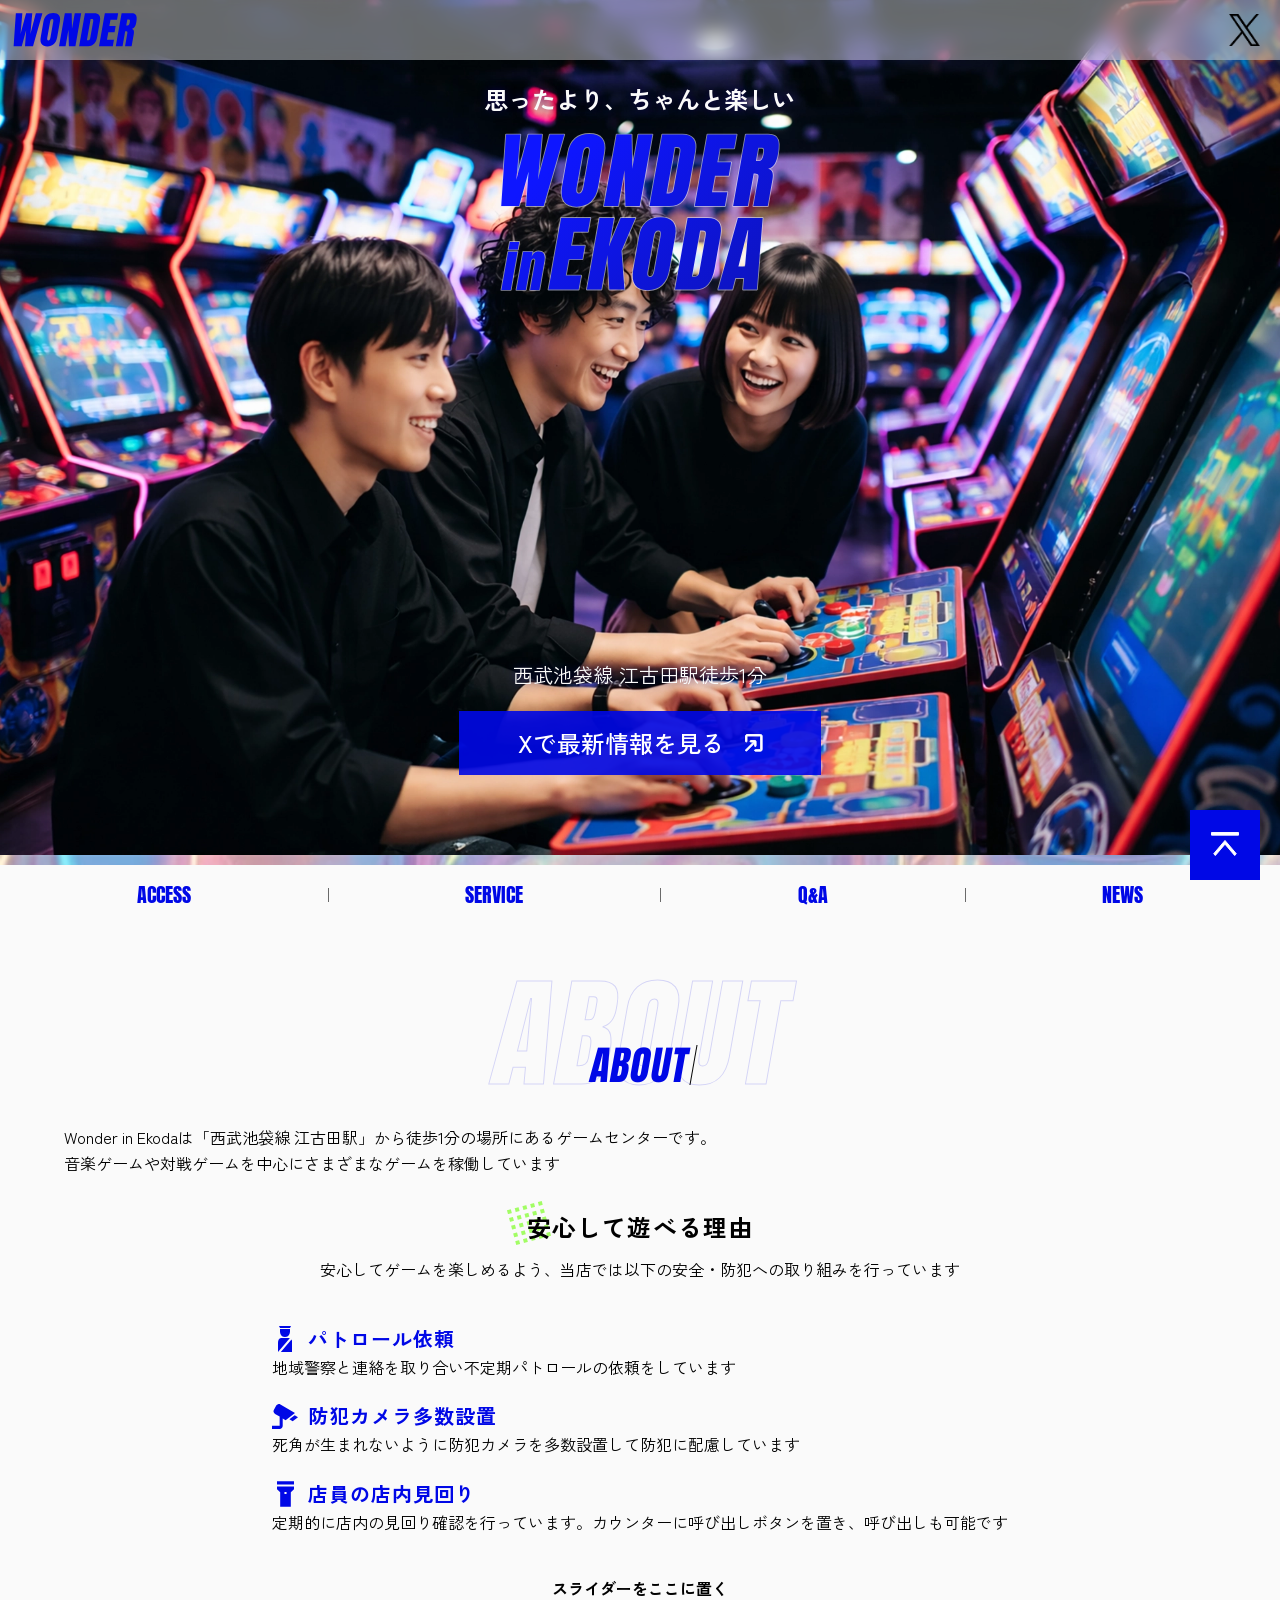
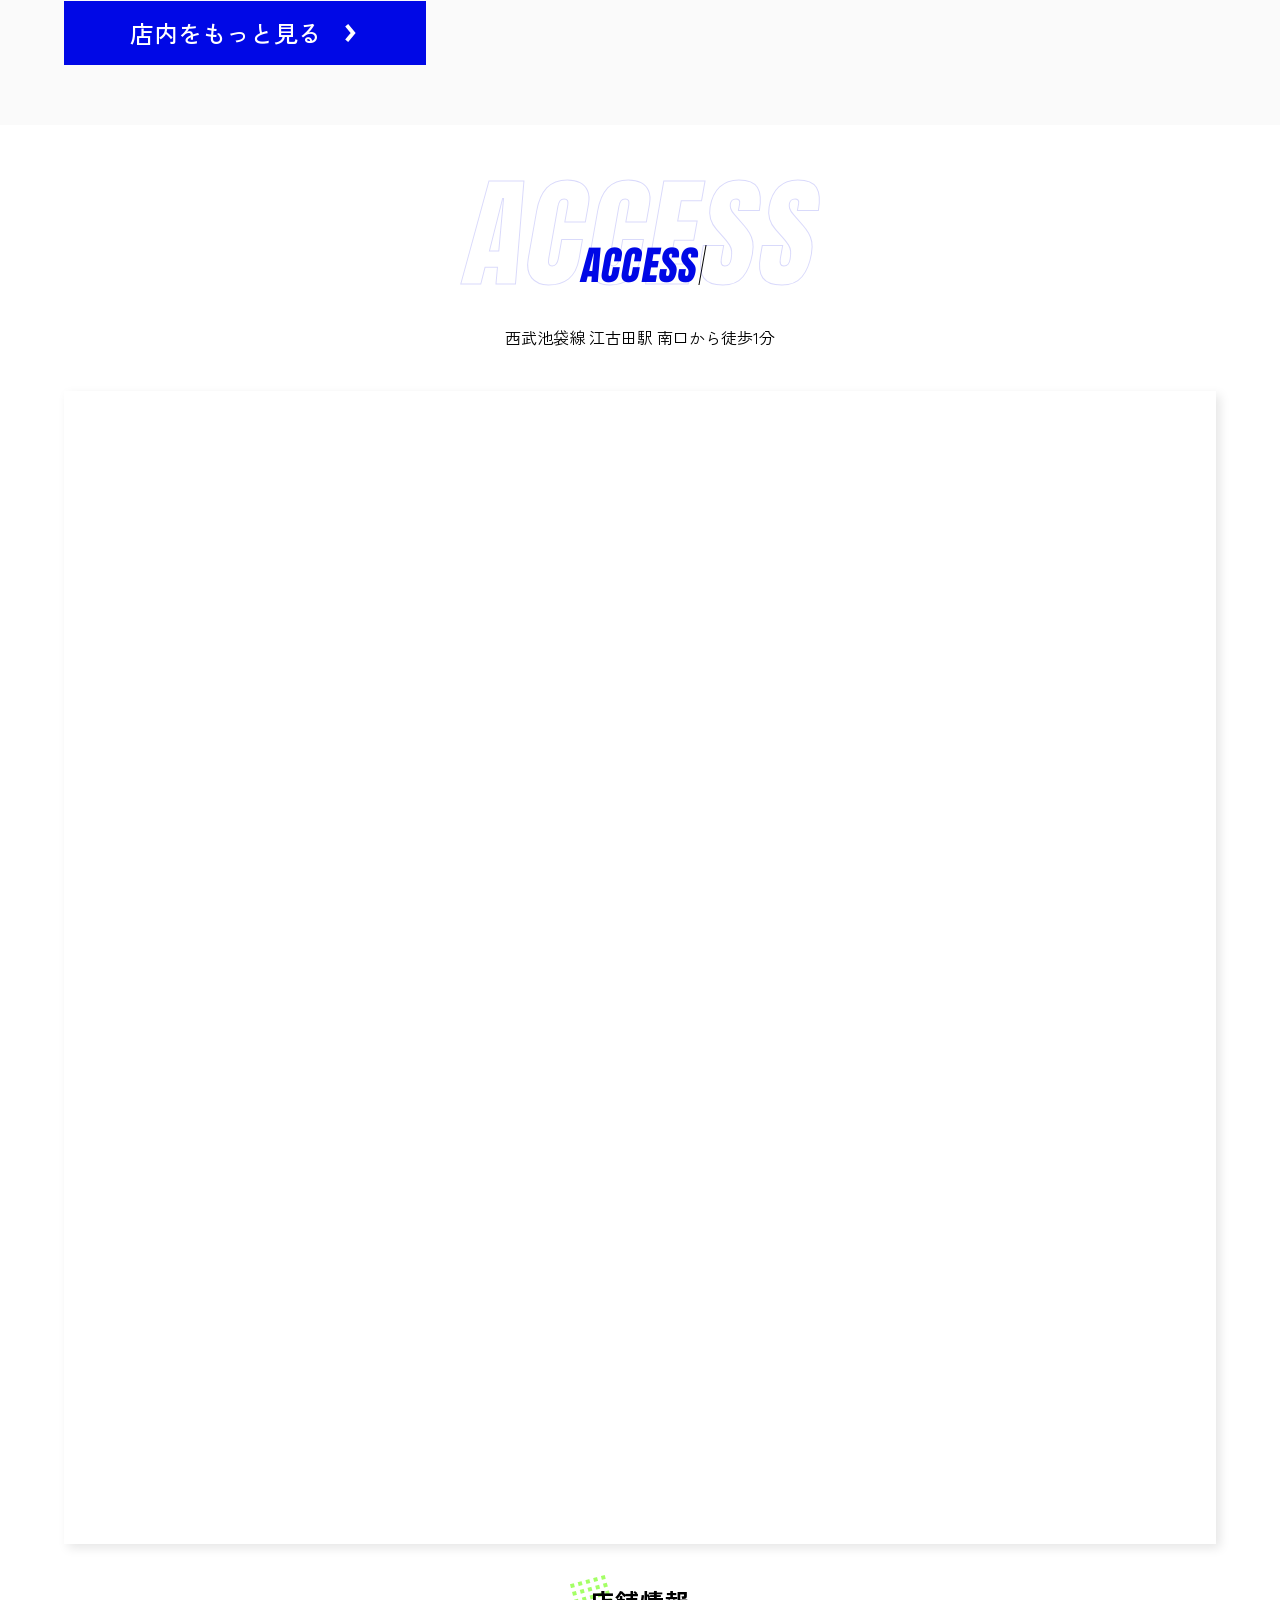
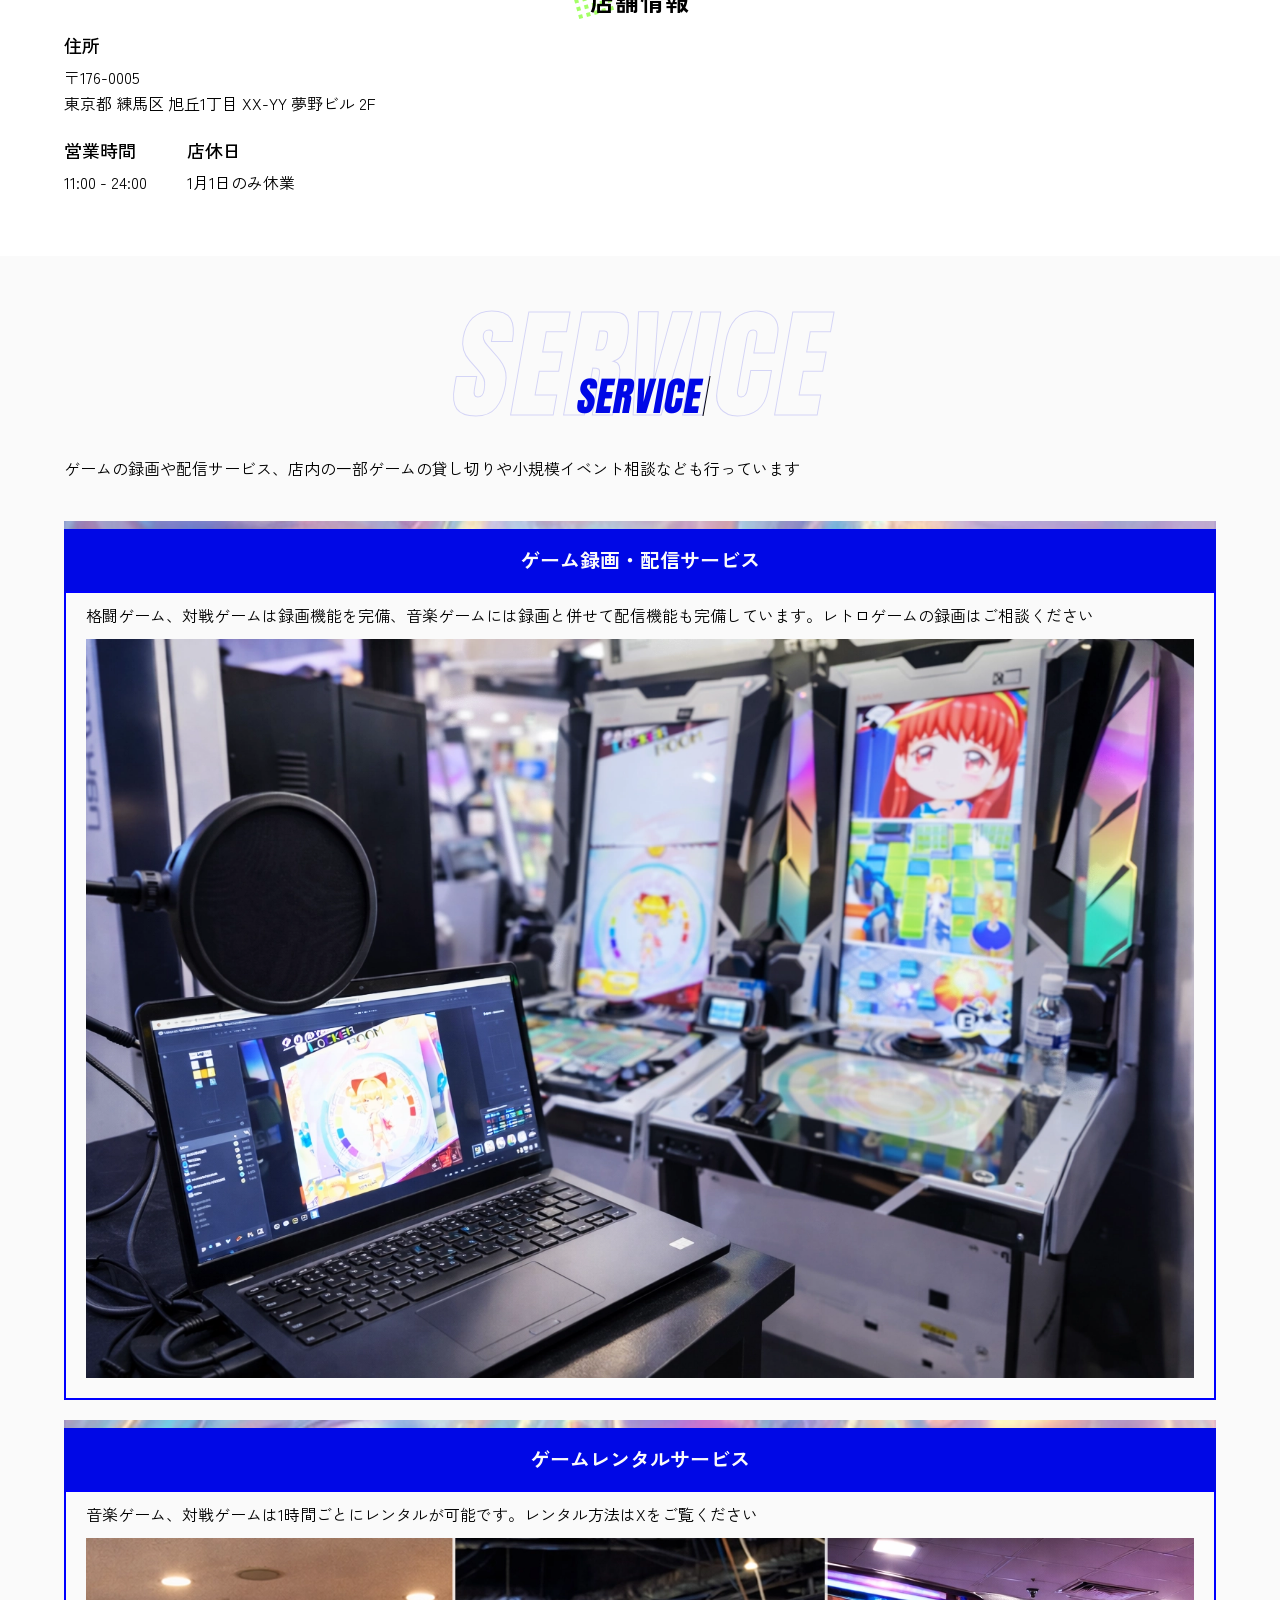
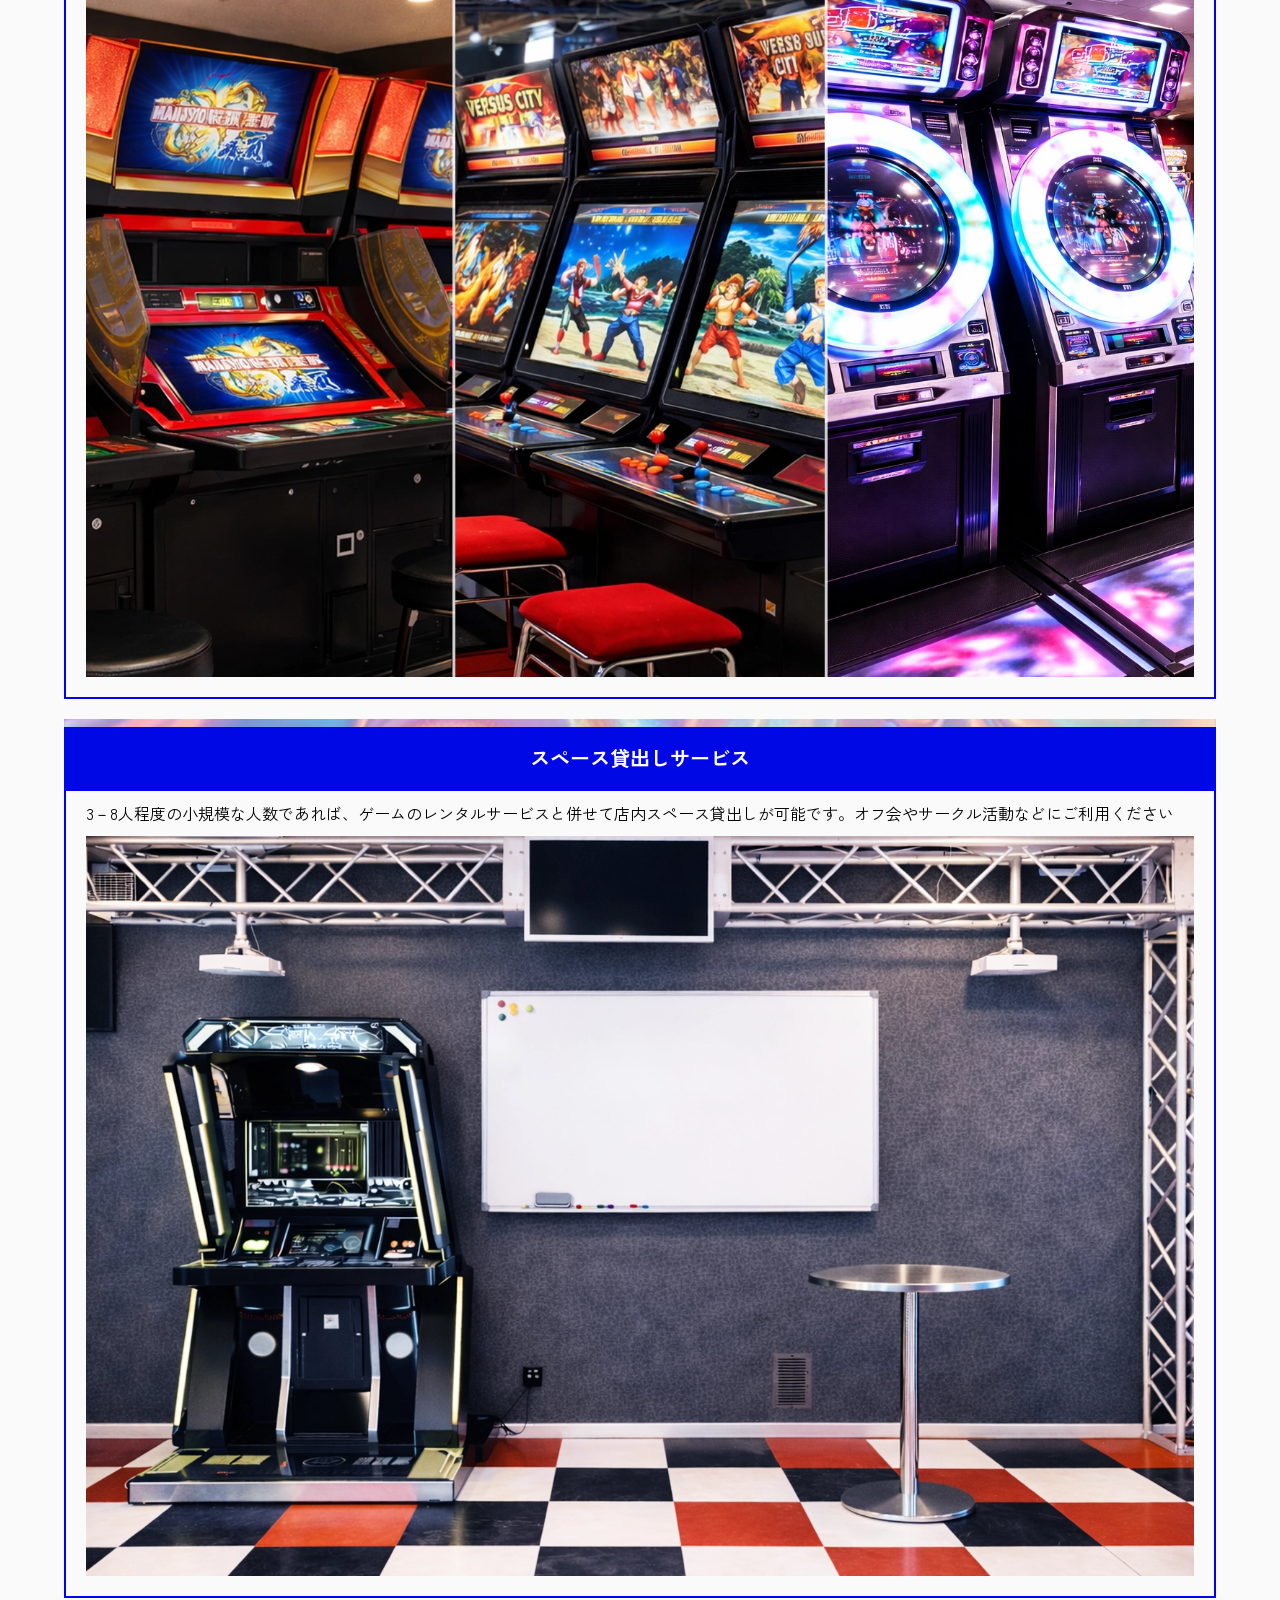
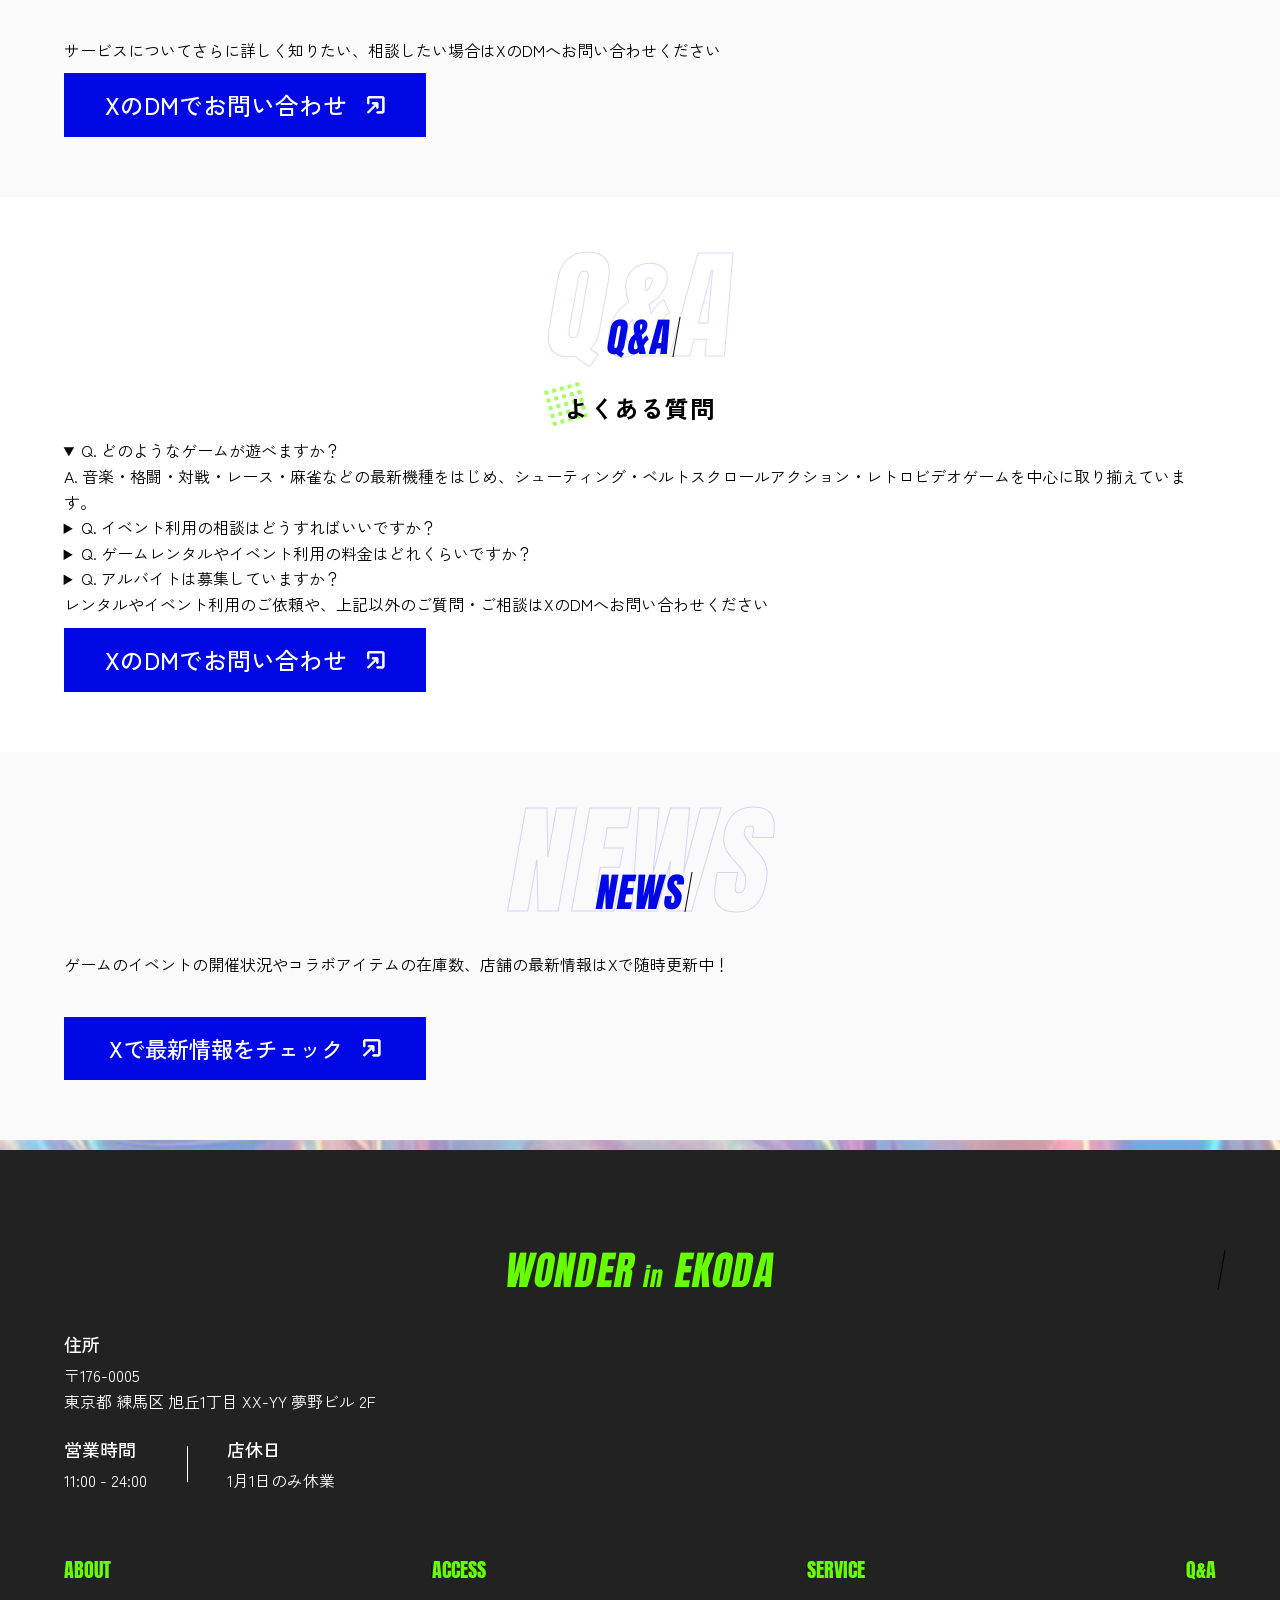
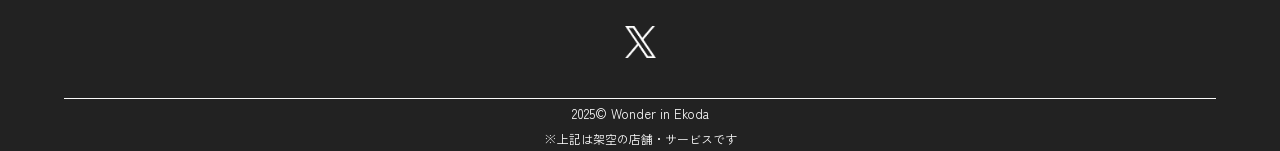
==== index.html @ 8dd2e103 "wonder-in-ekoda_website uploaded" ====
<!doctype html>
<html lang="ja">
<head>
  <meta charset="utf-8" />
  <meta name="viewport" content="width=device-width, initial-scale=1" />
  <title>WONDER in EKODA</title>
  <meta name="description" content="Wonder in Ekoda 公式サイト" />

  <!-- ===== favicon ===== -->
  <link rel="icon" href="assets/images/favicon.svg?v=2" type="image/svg+xml">
  <link rel="icon" type="image/png" href="assets/images/favicon-32.png?v=3" sizes="32x32">
  <link rel="icon" type="image/png" href="assets/images/favicon-16.png?v=3" sizes="16x16">
  <link rel="icon" href="assets/images/favicon-ico.ico" sizes="any">

  <!-- ===== fonts ===== -->
  <link rel="preconnect" href="https://fonts.googleapis.com">
  <link rel="preconnect" href="https://fonts.gstatic.com" crossorigin>
  <link href="https://fonts.googleapis.com/css2?family=Anton&family=Anton+SC&family=Zen+Kaku+Gothic+New:wght@400;500;700;900&display=swap" rel="stylesheet">



  <!-- ===== CSS ===== -->
  <link rel="stylesheet" href="assets/css/style.css" />

</head>

<body>
  <!-- ===== header ===== -->
    <header class="header">
      <div class="site-logo" aria-label="トップへ">
        <a href="#top" target="_self" rel="home" aria-current="page">WONDER in EKODA</a>
      </div>

      <!-- ===== navigation menu ===== -->
      <nav class="gnav pc" aria-label="グローバルナビゲーション(PC)">
        <ul class="gnav__list">
          <li><a class="gnav__item" href="#about">ABOUT</a></li>
          <li><a class="gnav__item" href="#access">ACCESS</a></li>
          <li><a class="gnav__item" href="#service">SERVICE</a></li>
          <li><a class="gnav__item" href="#qa">Q&amp;A</a></li>
        </ul>
      </nav>
      <a class="snsX" href="https://x.com/" target="_blank" rel="noopener noreferrer">X</a>
  </header>


  <main>
    <!-- ========== hero / FV ========== -->
    <section class="hero" id="top">
      <div class="hero__inner">
        <div class="hero__main">
          <p class="hero__copy">思ったより、ちゃんと楽しい</p>
          <h2 class="hero__title">
            <span class="visually-hidden">WONDER in EKODA</span>
            <div class="hero__logo">
              <!-- inlineSVG -->
              <svg id="_レイヤー_1" xmlns="http://www.w3.org/2000/svg" version="1.1" xmlns:xlink="http://www.w3.org/1999/xlink" viewBox="0 0 310 175.02">
                <!-- Generator: Adobe Illustrator 29.8.2, SVG Export Plug-In . SVG Version: 2.1.1 Build 3)  -->
                <defs>
                  <style>
                    .st0 {
                      fill: url(#_名称未設定グラデーション_5);
                    }

                    .st1, .st2 {
                      fill: none;
                      stroke: #e0e1ff;
                      stroke-opacity: .5;
                      stroke-width: 2px;
                    }

                    .st3 {
                      fill: url(#_名称未設定グラデーション_13);
                    }

                    .st4 {
                      fill: url(#_名称未設定グラデーション_6);
                    }

                    .st5 {
                      fill: url(#_名称未設定グラデーション_2);
                    }

                    .st6 {
                      fill: url(#_名称未設定グラデーション_11);
                    }

                    .st7 {
                      fill: url(#_名称未設定グラデーション);
                    }

                    .st8 {
                      fill: url(#_名称未設定グラデーション_12);
                    }

                    .st9 {
                      fill: url(#_名称未設定グラデーション_8);
                    }

                    .st10 {
                      fill: url(#_名称未設定グラデーション_4);
                    }

                    .st11 {
                      fill: url(#_名称未設定グラデーション_3);
                    }

                    .st12, .st2 {
                      display: none;
                    }

                    .st13 {
                      fill: url(#_名称未設定グラデーション_10);
                    }

                    .st14 {
                      fill: url(#_名称未設定グラデーション_7);
                    }

                    .st15 {
                      fill: url(#_名称未設定グラデーション_9);
                    }
                  </style>
                  <linearGradient id="_名称未設定グラデーション" data-name="名称未設定グラデーション" x1="40.89" y1="638.01" x2="204.48" y2="820.83" gradientTransform="translate(0 -591.49)" gradientUnits="userSpaceOnUse">
                    <stop offset="0" stop-color="#0e16ff"/>
                    <stop offset="1" stop-color="#0d14c4"/>
                  </linearGradient>
                  <linearGradient id="_名称未設定グラデーション_2" data-name="名称未設定グラデーション 2" x1="71.93" y1="610.24" x2="235.52" y2="793.05" gradientTransform="translate(0 -591.49)" gradientUnits="userSpaceOnUse">
                    <stop offset="0" stop-color="#0e16ff"/>
                    <stop offset="1" stop-color="#0d14c4"/>
                  </linearGradient>
                  <linearGradient id="_名称未設定グラデーション_3" data-name="名称未設定グラデーション 3" x1="99.56" y1="585.51" x2="263.15" y2="768.33" gradientTransform="translate(0 -591.49)" gradientUnits="userSpaceOnUse">
                    <stop offset="0" stop-color="#0e16ff"/>
                    <stop offset="1" stop-color="#0d14c4"/>
                  </linearGradient>
                  <linearGradient id="_名称未設定グラデーション_4" data-name="名称未設定グラデーション 4" x1="125.01" y1="562.73" x2="288.61" y2="745.55" gradientTransform="translate(0 -591.49)" gradientUnits="userSpaceOnUse">
                    <stop offset="0" stop-color="#0e16ff"/>
                    <stop offset="1" stop-color="#0d14c4"/>
                  </linearGradient>
                  <linearGradient id="_名称未設定グラデーション_5" data-name="名称未設定グラデーション 5" x1="153.38" y1="537.35" x2="316.97" y2="720.16" gradientTransform="translate(0 -591.49)" gradientUnits="userSpaceOnUse">
                    <stop offset="0" stop-color="#0e16ff"/>
                    <stop offset="1" stop-color="#0d14c4"/>
                  </linearGradient>
                  <linearGradient id="_名称未設定グラデーション_6" data-name="名称未設定グラデーション 6" x1="176.63" y1="516.54" x2="340.23" y2="699.35" gradientTransform="translate(0 -591.49)" gradientUnits="userSpaceOnUse">
                    <stop offset="0" stop-color="#0e16ff"/>
                    <stop offset="1" stop-color="#0d14c4"/>
                  </linearGradient>
                  <linearGradient id="_名称未設定グラデーション_7" data-name="名称未設定グラデーション 7" x1="-25.5" y1="697.43" x2="138.09" y2="880.24" gradientTransform="translate(0 -591.49)" gradientUnits="userSpaceOnUse">
                    <stop offset="0" stop-color="#0e16ff"/>
                    <stop offset="1" stop-color="#0d14c4"/>
                  </linearGradient>
                  <linearGradient id="_名称未設定グラデーション_8" data-name="名称未設定グラデーション 8" x1="-16.54" y1="689.4" x2="147.06" y2="872.22" gradientTransform="translate(0 -591.49)" gradientUnits="userSpaceOnUse">
                    <stop offset="0" stop-color="#0e16ff"/>
                    <stop offset="1" stop-color="#0d14c4"/>
                  </linearGradient>
                  <linearGradient id="_名称未設定グラデーション_9" data-name="名称未設定グラデーション 9" x1="17.55" y1="658.9" x2="181.14" y2="841.72" gradientTransform="translate(0 -591.49)" gradientUnits="userSpaceOnUse">
                    <stop offset="0" stop-color="#0e16ff"/>
                    <stop offset="1" stop-color="#0d14c4"/>
                  </linearGradient>
                  <linearGradient id="_名称未設定グラデーション_10" data-name="名称未設定グラデーション 10" x1="43.2" y1="635.95" x2="206.79" y2="818.76" gradientTransform="translate(0 -591.49)" gradientUnits="userSpaceOnUse">
                    <stop offset="0" stop-color="#0e16ff"/>
                    <stop offset="1" stop-color="#0d14c4"/>
                  </linearGradient>
                  <linearGradient id="_名称未設定グラデーション_11" data-name="名称未設定グラデーション 11" x1="69.7" y1="612.23" x2="233.3" y2="795.04" gradientTransform="translate(0 -591.49)" gradientUnits="userSpaceOnUse">
                    <stop offset="0" stop-color="#0e16ff"/>
                    <stop offset="1" stop-color="#0d14c4"/>
                  </linearGradient>
                  <linearGradient id="_名称未設定グラデーション_12" data-name="名称未設定グラデーション 12" x1="94.74" y1="589.82" x2="258.33" y2="772.63" gradientTransform="translate(0 -591.49)" gradientUnits="userSpaceOnUse">
                    <stop offset="0" stop-color="#0e16ff"/>
                    <stop offset="1" stop-color="#0d14c4"/>
                  </linearGradient>
                  <linearGradient id="_名称未設定グラデーション_13" data-name="名称未設定グラデーション 13" x1="122.69" y1="564.81" x2="286.28" y2="747.63" gradientTransform="translate(0 -591.49)" gradientUnits="userSpaceOnUse">
                    <stop offset="0" stop-color="#0e16ff"/>
                    <stop offset="1" stop-color="#0d14c4"/>
                  </linearGradient>
                </defs>
                <path class="st7" d="M1.37,80.91L6.72,1.74h15.77l-4.4,49.97L31.48,1.74h15.04l-4.54,49.97L55.14,1.74h15.96l-22.82,79.16h-19.35l2.71-38.1-10.59,38.1H1.37Z" />
                <path class="st5" d="M84.78,81.63c-6.45,0-11.05-1.9-13.8-5.71-2.71-3.84-3.43-9.37-2.15-16.6l6.66-37.6c1.2-6.78,3.79-11.92,7.77-15.43,4.01-3.51,9.28-5.26,15.79-5.26s11.14,1.75,13.88,5.26c2.77,3.51,3.56,8.65,2.36,15.43l-6.66,37.6c-1.28,7.23-3.97,12.76-8.07,16.6-4.07,3.81-9.33,5.71-15.77,5.71h0ZM87.5,67.05c2.45,0,4.08-2.32,4.9-6.97l6.84-38.64c.69-3.9-.16-5.85-2.54-5.85-2.69,0-4.39,1.99-5.09,5.98l-6.83,38.59c-.44,2.46-.44,4.23-.02,5.31.43,1.05,1.34,1.57,2.75,1.57h-.01Z" />
                <path class="st11" d="M115.07,80.91L129.09,1.74h16.6l.72,37.92,6.71-37.92h15.59l-14.01,79.16h-15.77l-1.06-39.58-7.01,39.58h-15.79Z" />
                <path class="st10" d="M165.59,80.91L179.61,1.74h22.19c5.81,0,9.9,1.59,12.27,4.77,2.38,3.15,3.03,7.77,1.95,13.85l-6.56,37.06c-1.33,7.5-3.7,13.28-7.11,17.36-3.38,4.08-8.42,6.12-15.11,6.12h-21.65ZM184.3,66.92h2.8c2.97,0,4.7-1.41,5.2-4.23l7.23-40.84c.47-2.64.4-4.33-.2-5.08-.56-.78-1.95-1.17-4.15-1.17h-1.79l-9.08,51.32h-.01Z" />
                <path class="st0" d="M215.66,80.91L229.67,1.74h32.28l-2.71,15.29h-15.86l-2.73,15.43h15.22l-2.64,14.89h-15.22l-3.21,18.13h16.92l-2.73,15.43h-33.33Z" />
                <path class="st4" d="M258.11,80.91L272.12,1.74h24.76c4.13,0,7.08.93,8.86,2.79,1.79,1.83,2.73,4.41,2.85,7.74.15,3.3-.17,7.18-.96,11.65-.76,4.32-1.94,7.77-3.53,10.35-1.56,2.58-3.97,4.36-7.23,5.35,2.45.51,4,1.75,4.66,3.73.69,1.95.77,4.48.21,7.6l-5.3,29.96h-15.91l5.49-30.99c.41-2.31.17-3.73-.71-4.27-.85-.57-2.34-.85-4.48-.85l-6.39,36.12h-16.33ZM283.35,31.07h3.9c2.23,0,3.77-2.38,4.61-7.15.55-3.09.66-5.11.34-6.07s-1.15-1.44-2.5-1.44h-3.76l-2.6,14.66h.01Z" />
                <path class="st14" d="M9.52,129.02l1.48-8.38h10.26l-1.48,8.38h-10.26ZM1.6,173.77l7.46-42.17h10.26l-7.46,42.17H1.6Z" />
                <path class="st9" d="M18.27,173.77l7.46-42.17h10.26l-.95,5.37c.67-1.61,1.62-2.98,2.85-4.1,1.25-1.14,2.81-1.71,4.66-1.71,2.98,0,4.98.9,6,2.7,1.04,1.8,1.28,4.26.73,7.39l-5.76,32.53h-10.12l5.57-31.49c.15-.83.11-1.58-.11-2.28-.22-.71-.75-1.07-1.59-1.07-.78,0-1.41.27-1.89.81-.46.52-.8,1.19-1.04,2-.23.79-.42,1.57-.56,2.36l-5.25,29.66h-10.26,0Z" />
                <path class="st15" d="M53.73,173.28l14.01-79.16h32.28l-2.71,15.29h-15.86l-2.73,15.43h15.22l-2.64,14.89h-15.22l-3.21,18.13h16.92l-2.73,15.43h-33.33,0Z" />
                <path class="st13" d="M96.19,173.28l14.01-79.16h15.96l-5.61,31.71,13.13-31.71h16.23l-15.45,36.25,3.32,42.91h-16.73l-2.02-38.32-6.78,38.32h-16.06Z" />
                <path class="st6" d="M163.45,174c-6.45,0-11.05-1.9-13.8-5.71-2.71-3.84-3.43-9.37-2.15-16.6l6.66-37.6c1.2-6.78,3.79-11.92,7.77-15.43,4.01-3.51,9.28-5.26,15.79-5.26s11.14,1.75,13.88,5.26c2.77,3.51,3.56,8.65,2.36,15.43l-6.66,37.6c-1.28,7.23-3.97,12.76-8.07,16.6-4.07,3.81-9.32,5.71-15.77,5.71h-.01ZM166.17,159.42c2.45,0,4.08-2.32,4.9-6.97l6.84-38.64c.69-3.9-.16-5.85-2.54-5.85-2.69,0-4.39,1.99-5.09,5.98l-6.83,38.59c-.44,2.46-.44,4.23-.02,5.31.43,1.05,1.34,1.57,2.75,1.57h0Z" />
                <path class="st8" d="M193.75,173.28l14.01-79.16h22.19c5.81,0,9.9,1.59,12.27,4.77,2.38,3.15,3.03,7.77,1.95,13.85l-6.56,37.06c-1.33,7.5-3.7,13.28-7.11,17.36-3.38,4.08-8.42,6.12-15.11,6.12h-21.64ZM212.45,159.29h2.8c2.96,0,4.7-1.41,5.19-4.23l7.23-40.84c.47-2.64.4-4.33-.2-5.08-.57-.78-1.95-1.17-4.15-1.17h-1.79l-9.08,51.32h0Z" />
                <path class="st3" d="M241.61,173.28l21.81-79.16h27.37l-6.36,79.16h-15.27l1.11-12.77h-9.72l-3.27,12.77h-15.68,0ZM263.94,147.86h7.34l3.6-40.26h-.73l-10.2,40.26h0Z" />
                <g class="st12">
                  <path class="st1" d="M1.37,80.91L6.72,1.74h15.77l-4.4,49.97L31.48,1.74h15.04l-4.54,49.97L55.14,1.74h15.96l-22.82,79.16h-19.35l2.71-38.1-10.59,38.1H1.37Z" />
                </g>
                <g class="st12">
                  <path class="st1" d="M84.78,81.63c-6.45,0-11.05-1.9-13.8-5.71-2.71-3.84-3.43-9.37-2.15-16.6l6.66-37.6c1.2-6.78,3.79-11.92,7.77-15.43,4.01-3.51,9.28-5.26,15.79-5.26s11.14,1.75,13.88,5.26c2.77,3.51,3.56,8.65,2.36,15.43l-6.66,37.6c-1.28,7.23-3.97,12.76-8.07,16.6-4.07,3.81-9.33,5.71-15.77,5.71h0ZM87.5,67.05c2.45,0,4.08-2.32,4.9-6.97l6.84-38.64c.69-3.9-.16-5.85-2.54-5.85-2.69,0-4.39,1.99-5.09,5.98l-6.83,38.59c-.44,2.46-.44,4.23-.02,5.31.43,1.05,1.34,1.57,2.75,1.57h-.01Z" />
                </g>
                <g class="st12">
                  <path class="st1" d="M115.07,80.91L129.09,1.74h16.6l.72,37.92,6.71-37.92h15.59l-14.01,79.16h-15.77l-1.06-39.58-7.01,39.58h-15.79Z" />
                </g>
                <g class="st12">
                  <path class="st1" d="M165.59,80.91L179.61,1.74h22.19c5.81,0,9.9,1.59,12.27,4.77,2.38,3.15,3.03,7.77,1.95,13.85l-6.56,37.06c-1.33,7.5-3.7,13.28-7.11,17.36-3.38,4.08-8.42,6.12-15.11,6.12h-21.65ZM184.3,66.92h2.8c2.97,0,4.7-1.41,5.2-4.23l7.23-40.84c.47-2.64.4-4.33-.2-5.08-.56-.78-1.95-1.17-4.15-1.17h-1.79l-9.08,51.32h-.01Z" />
                </g>
                <g class="st12">
                  <path class="st1" d="M215.66,80.91L229.67,1.74h32.28l-2.71,15.29h-15.86l-2.73,15.43h15.22l-2.64,14.89h-15.22l-3.21,18.13h16.92l-2.73,15.43h-33.33Z" />
                </g>
                <g class="st12">
                  <path class="st1" d="M258.11,80.91L272.12,1.74h24.76c4.13,0,7.08.93,8.86,2.79,1.79,1.83,2.73,4.41,2.85,7.74.15,3.3-.17,7.18-.96,11.65-.76,4.32-1.94,7.77-3.53,10.35-1.56,2.58-3.97,4.36-7.23,5.35,2.45.51,4,1.75,4.66,3.73.69,1.95.77,4.48.21,7.6l-5.3,29.96h-15.91l5.49-30.99c.41-2.31.17-3.73-.71-4.27-.85-.57-2.34-.85-4.48-.85l-6.39,36.12h-16.33ZM283.35,31.07h3.9c2.23,0,3.77-2.38,4.61-7.15.55-3.09.66-5.11.34-6.07s-1.15-1.44-2.5-1.44h-3.76l-2.6,14.66h.01Z" />
                </g>
                <g class="st12">
                  <path class="st1" d="M9.52,129.02l1.48-8.38h10.26l-1.48,8.38h-10.26ZM1.6,173.77l7.46-42.17h10.26l-7.46,42.17H1.6Z" />
                </g>
                <g class="st12">
                  <path class="st1" d="M18.27,173.77l7.46-42.17h10.26l-.95,5.37c.67-1.61,1.62-2.98,2.85-4.1,1.25-1.14,2.81-1.71,4.66-1.71,2.98,0,4.98.9,6,2.7,1.04,1.8,1.28,4.26.73,7.39l-5.76,32.53h-10.12l5.57-31.49c.15-.83.11-1.58-.11-2.28-.22-.71-.75-1.07-1.59-1.07-.78,0-1.41.27-1.89.81-.46.52-.8,1.19-1.04,2-.23.79-.42,1.57-.56,2.36l-5.25,29.66h-10.26,0Z" />
                </g>
                <g class="st12">
                  <path class="st1" d="M53.73,173.28l14.01-79.16h32.28l-2.71,15.29h-15.86l-2.73,15.43h15.22l-2.64,14.89h-15.22l-3.21,18.13h16.92l-2.73,15.43h-33.33,0Z" />
                </g>
                <g class="st12">
                  <path class="st1" d="M96.19,173.28l14.01-79.16h15.96l-5.61,31.71,13.13-31.71h16.23l-15.45,36.25,3.32,42.91h-16.73l-2.02-38.32-6.78,38.32h-16.06Z" />
                </g>
                <g class="st12">
                  <path class="st1" d="M163.45,174c-6.45,0-11.05-1.9-13.8-5.71-2.71-3.84-3.43-9.37-2.15-16.6l6.66-37.6c1.2-6.78,3.79-11.92,7.77-15.43,4.01-3.51,9.28-5.26,15.79-5.26s11.14,1.75,13.88,5.26c2.77,3.51,3.56,8.65,2.36,15.43l-6.66,37.6c-1.28,7.23-3.97,12.76-8.07,16.6-4.07,3.81-9.32,5.71-15.77,5.71h-.01ZM166.17,159.42c2.45,0,4.08-2.32,4.9-6.97l6.84-38.64c.69-3.9-.16-5.85-2.54-5.85-2.69,0-4.39,1.99-5.09,5.98l-6.83,38.59c-.44,2.46-.44,4.23-.02,5.31.43,1.05,1.34,1.57,2.75,1.57h0Z" />
                </g>
                <g class="st12">
                  <path class="st1" d="M193.75,173.28l14.01-79.16h22.19c5.81,0,9.9,1.59,12.27,4.77,2.38,3.15,3.03,7.77,1.95,13.85l-6.56,37.06c-1.33,7.5-3.7,13.28-7.11,17.36-3.38,4.08-8.42,6.12-15.11,6.12h-21.64ZM212.45,159.29h2.8c2.96,0,4.7-1.41,5.19-4.23l7.23-40.84c.47-2.64.4-4.33-.2-5.08-.57-.78-1.95-1.17-4.15-1.17h-1.79l-9.08,51.32h0Z" />
                </g>
                <g class="st12">
                  <path class="st2" d="M241.61,173.28l21.81-79.16h27.37l-6.36,79.16h-15.27l1.11-12.77h-9.72l-3.27,12.77h-15.68,0ZM263.94,147.86h7.34l3.6-40.26h-.73l-10.2,40.26h0Z" />
                </g>
              </svg>
            </div>
          </h2>
        </div>

        <div class="hero__cta">
          <p class="hero__subText">西武池袋線 江古田駅徒歩1分</p>
          <a class="btn btn--hero" href="https://x.com/" target="_blank" rel="noopener noreferrer">
            Xで最新情報を見る</a>
        </div>
      </div>
    </section>

    <div class="accent"></div>

    <!-- ========== SPmenu ========== -->
    <section class="menu sp">
      <nav class="gnav sp" aria-label="グローバルナビゲーション(SPmenu)">
        <ul class="gnav__list bg--white">
          <li class="gnav__item"><a href="#access">ACCESS</a></li>
          <li class="gnav__item"><a href="#service">SERVICE</a></li>
          <li class="gnav__item"><a href="#qa">Q&A</a></li>
          <li class="gnav__item"><a href="#news">NEWS</a></li>
        </ul>
      </nav>
    </section>

    <!-- ========== ABOUT ========== -->
    <section class="section bg--white" id="about">
      <div class="l-container">
        <header class="section__head">
          <div class="sectionTitle">
            <h2 class="sectionTitle__text" data-title="ABOUT">ABOUT</h2>
            <!-- 一文字づつアニメーションさせるために分離する場合は下記のスタイルをとる。いったん置き -->
            <!-- <div class="test">
              <span class="sectionTitle__text">A</span>
              <span class="sectionTitle__text">B</span>
              <span class="sectionTitle__text">O</span>
              <span class="sectionTitle__text">U</span>
              <span class="sectionTitle__text">T</span>
            </div> -->
            <span class="sectionTitle__ghost" aria-hidden="true">ABOUT</span>
          </div>
          <p class="lead">
            Wonder in Ekodaは「西武池袋線 江古田駅」から徒歩1分の場所にあるゲームセンターです。<br/>
            音楽ゲームや対戦ゲームを中心にさまざまなゲームを稼働しています
          </p>
        </header>

        <div class="aboutGrid">
          <h3 class="subTitle subTitle--reason">安心して遊べる理由</h3>
          <p class="reason__text">安心してゲームを楽しめるよう、当店では以下の安全・防犯への取り組みを行っています</p>

          <dl class="reason__list">
            <div class="reason__card">
              <dt class="reason__title">パトロール依頼</dt>
              <dd class="reason__text">地域警察と連絡を取り合い不定期パトロールの依頼をしています</dd>
            </div>
            <div class="reason__card">
              <dt class="reason__title camera">防犯カメラ多数設置</dt>
              <dd class="reason__text">死角が生まれないように防犯カメラを多数設置して防犯に配慮しています</dd>
            </div>
            <div class="reason__card">
              <dt class="reason__title light">店員の店内見回り</dt>
              <dd class="reason__text">定期的に店内の見回り確認を行っています。カウンターに呼び出しボタンを置き、呼び出しも可能です</dd>
            </div>
          </dl>

          <div class="shop__images" aria-label="店内の写真（サンプル）"><strong>スライダーをここに置く</strong>
          </div>
        </div>

        <div class="about__cta">
          <a class="btn btn--about" href="#top">店内をもっと見る</a>
        </div>

      </div>
    </section>



    <!-- ========== ACCESS ========== -->
    <section class="section section--alt" id="access">
      <div class="l-container">
        <header class="section__head">
          <div class="sectionTitle">
            <h2 class="sectionTitle__text">ACCESS</h2>
            <span class="sectionTitle__ghost" aria-hidden="true">ACCESS</span>
          </div>
          <p class="lead lead--access">西武池袋線 江古田駅 南口から徒歩1分</p>
        </header>

        <div class="access__map" aria-label="地図（プレースホルダー）">
          <iframe src="https://www.google.com/maps/embed?pb=!1m14!1m12!1m3!1d1619.2707467260536!2d139.6716630057018!3d35.73749329432349!2m3!1f0!2f0!3f0!3m2!1i1024!2i768!4f13.1!5e0!3m2!1sja!2sjp!4v1770352212043!5m2!1sja!2sjp" loading="lazy" referrerpolicy="no-referrer-when-downgrade"></iframe>
        </div>

        <div class="access__info">
          <h3 class="subTitle access__subTitle">店舗情報</h3>
          <dl class="access__list">
            <div class="access__item is--full">
              <dt>住所</dt>
              <dd>〒176-0005<br> 東京都 練馬区 旭丘1丁目 XX-YY 夢野ビル 2F</dd>
            </div>
            <div class="access__item">
              <dt>営業時間</dt>
              <dd>11:00 - 24:00</dd>
            </div>
            <div class="access__item">
              <dt>店休日</dt>
              <dd>1月1日のみ休業</dd>
            </div>
          </dl>
        </div>
      </div>
    </section>


    <!-- ========== SERVICE ========== -->
    <section class="section bg--white" id="service">
      <div class="l-container">
        <header class="section__head">
          <div class="sectionTitle">
            <h2 class="sectionTitle__text">SERVICE</h2>
            <span class="sectionTitle__ghost" aria-hidden="true">SERVICE</span>
          </div>
          <p class="lead lead--center">
            ゲームの録画や配信サービス、店内の一部ゲームの貸し切りや小規模イベント相談なども行っています
          </p>
        </header>

          <dl class="service__list">
            <div>
              <dt class="service__title">ゲーム録画・配信サービス</dt>
              <dd class="service__text">格闘ゲーム、対戦ゲームは録画機能を完備、音楽ゲームには録画と併せて配信機能も完備しています。レトロゲームの録画はご相談ください
                <img src="assets/images/imgService01.webp" alt="ゲーム録画・配信サービスの参考画像">
              </dd>
            </div>

            <div>
              <dt class="service__title acceline02">ゲームレンタルサービス</dt>
              <dd class="service__text">音楽ゲーム、対戦ゲームは1時間ごとにレンタルが可能です。レンタル方法はXをご覧ください
                <img src="assets/images/imgService02.webp" alt="ゲームレンタルサービスが可能な筐体の参考画像">
              </dd>
            </div>

            <div>
              <dt class="service__title acceline03">スペース貸出しサービス</dt>
              <dd class="service__text">3－8人程度の小規模な人数であれば、ゲームのレンタルサービスと併せて店内スペース貸出しが可能です。オフ会やサークル活動などにご利用ください
                <img class="service__photo" src="assets/images/imgService03.webp" alt="スペース貸出しサービスの空間画像">
              </dd>
            </div>
          </dl>

        <div class="service__cta">
          <p class="subText">
            サービスについてさらに詳しく知りたい、相談したい場合はXのDMへお問い合わせください
          </p>
          <a class="btn" href="https://x.com/" target="_blank" rel="noopener noreferrer">
            XのDMでお問い合わせ</a>
        </div>
      </div>
    </section>


    <!-- ========== Q&A ========== -->
    <section class="section section--alt" id="qa">
      <div class="l-container">
        <header class="section__head">
          <div class="sectionTitle">
            <h2 class="sectionTitle__text">Q&amp;A</h2>
            <span class="sectionTitle__ghost" aria-hidden="true">Q&amp;A</span>
          </div>
            <h3 class="subTitle">よくある質問</h3>
        </header>

        <div class="accordion">
          <details class="qa" open>
            <summary class="qa__q">
              <span class="qa__label">Q.</span>
              どのようなゲームが遊べますか？
              <span class="qa__icon" aria-hidden="true"></span>
            </summary>
            <div class="qa__a">
              <p><span class="qa__label">A.</span> 音楽・格闘・対戦・レース・麻雀などの最新機種をはじめ、シューティング・ベルトスクロールアクション・レトロビデオゲームを中心に取り揃えています。</p>
            </div>
          </details>

          <details class="qa">
            <summary class="qa__q">
              <span class="qa__label">Q.</span>
              イベント利用の相談はどうすればいいですか？
              <span class="qa__icon" aria-hidden="true"></span>
            </summary>
            <div class="qa__a">
              <p><span class="qa__label">A.</span> XのDMにて受け付けております。人数・希望日時・内容(レンタルしたい機種ややりたいこと)をお送りください。</p>
            </div>
          </details>

          <details class="qa">
            <summary class="qa__q">
              <span class="qa__label">Q.</span>
              ゲームレンタルやイベント利用の料金はどれくらいですか？
              <span class="qa__icon" aria-hidden="true"></span>
            </summary>
            <div class="qa__a">
              <p><span class="qa__label">A.</span> 機材・時間・内容によって変動します。レンタルしたい機種、日時などが決まりましたら、XのDMで概要をご相談ください。</p>
            </div>
          </details>

          <details class="qa">
            <summary class="qa__q">
              <span class="qa__label">Q.</span>
              アルバイトは募集していますか？
              <span class="qa__icon" aria-hidden="true"></span>
            </summary>
            <div class="qa__a">
              <p><span class="qa__label">A.</span> 募集時はXで告知します。最新情報をご確認ください。</p>
            </div>
          </details>
        </div>

        <div class="qa__cta">
          <p class="subText">
            レンタルやイベント利用のご依頼や、上記以外のご質問・ご相談はXのDMへお問い合わせください
          </p>
          <a class="btn" href="https://x.com/" target="_blank" rel="noopener noreferrer">
            XのDMでお問い合わせ</a>
        </div>
      </div>
    </section>

    <!-- ========== NEWS ========== -->
    <section class="section bg--white" id="news">
      <div class="l-container">
        <header class="section__head">
          <div class="sectionTitle">
            <h2 class="sectionTitle__text">NEWS</h2>
            <span class="sectionTitle__ghost" aria-hidden="true">NEWS</span>
          </div>
          <p class="lead">
            ゲームのイベントの開催状況やコラボアイテムの在庫数、店舗の最新情報はXで随時更新中！
          </p>
        </header>

        <div class="news__cta">
          <a class="btn btn--news" href="https://x.com/" target="_blank" rel="noopener noreferrer">
            Xで最新情報をチェック</a>
        </div>
      </div>
    </section>
  </main>

  <div class="accent accent--var01"></div>

  <!-- ========== Footer ========== -->
  <footer class="footer">
    <div class="footer__inner l-container">
      <div class="footer__top">
        <p class="sectionTitle__text sectionTitle__text--footer">WONDER <span>in</span> EKODA</p>

        <div class="access__info">
          <dl class="access__list access__list--footer">
            <div class="access__item is--full">
              <dt>住所</dt>
              <dd>〒176-0005<br> 東京都 練馬区 旭丘1丁目 XX-YY 夢野ビル 2F</dd>
            </div>
            <div class="access__item">
              <dt>営業時間</dt>
              <dd>11:00 - 24:00</dd>
            </div>
            <div class="access__item footer__item--line">
              <dt>店休日</dt>
              <dd>1月1日のみ休業</dd>
            </div>
          </dl>
        </div>

        <nav class="gnav gnav--footer" aria-label="フッターナビゲーション">
          <ul class="gnav__list gnav__list--footer">
            <li class="gnav__item gnav__item--footer"><a href="#news">ABOUT</a></li>
            <li class="gnav__item gnav__item--footer"><a href="#access">ACCESS</a></li>
            <li class="gnav__item gnav__item--footer"><a href="#service">SERVICE</a></li>
            <li class="gnav__item gnav__item--footer"><a href="#qa">Q&amp;A</a></li>
          </ul>
        </nav>
        <a class="snsX footer__X--logo" href="https://x.com/" target="_blank" rel="noopener noreferrer">X</a>
      </div>

      <div class="footer__copy">
        <small class="copy"> 2025&copy; Wonder in Ekoda</small><br>
        <small class="copy__info">※上記は架空の店舗・サービスです</small>
      </div>
    </div>
    <button class="btn__toTop">
      <a href="#top" aria-label="ページトップへ"></a>
    </button>
  </footer>
</body>
</html>
---- assets/css/style.css ----
/* ========== reset ========== */

*{
  box-sizing: border-box;
  margin: 0;
  padding: 0;
  border:0;
}

html{
  scroll-behavior: smooth;
  text-decoration: none;

}

svg {
  shape-rendering: geometricPrecision;
  text-rendering: geometricPrecision;
  -webkit-backface-visibility: hidden;
  backface-visibility: hidden;
}


/* ========== custom Property ========== */
/* ========== custom Property ========== */
/* ========== custom Property ========== */

:root{
  /* ===== color ===== */
  --white: #fafafa;
  --blue: #0008E6;
  --green: #67FF00;
  --txColor: black;

  /* ===== font ===== */
  --fs-subText: 0.875rem; /* 14px */
  --fs-text: 1rem; /* 16px */
  --fs-sectionItem: 1.25rem; /* 20px */
  --fs-subTitle-scale: 1.4rem; /* 24px */
  --fs-subTitle: 1.5rem; /* 24px */
  --fs-sectionTitle: 2.5rem; /* 40px */
  --fs-ghost:7.5rem;/* 120px */
  --fw-regular: 400;
  --fw-medium: 500;
  --fw-semibold: 600;
  --fw-bold: 700;

  /* transform */
  --tf-skew: -10deg;

  /* effects */
  --text-shadow-main: 0 0 10px rgba(10, 0, 100, 0.8);
}

@keyframes cursorAnimation {
    0% {
        opacity: 1;
    }
    50% {
        opacity: 0;
    }
}


/* ========== base ========== */
/* ========== base ========== */
/* ========== base ========== */

body{
  font-family: "Zen Kaku Gothic New", sans-serif;
  font-size: 1rem;
  line-height: 1.6;
}

img{
  max-width: 100%;
  height: auto;
  display: block;
}

a{
  color: inherit;
  text-decoration: none;
}

p{
  letter-spacing: 0.05%;
}

li{
  list-style: none;
}

/* SEOとして情報は残すが要素を消す */
.visually-hidden {
  position: absolute;
  width: 1px;
  height: 1px;
  padding: 0;
  margin: -1px;
  overflow: hidden;
  clip: rect(0 0 0 0);
  white-space: nowrap;
  border: 0;
}

.bg--white{
  background-color: var(--white);
}

.section__head{
  text-align: center;
}
.section{
  padding: 120px 4.97% 60px;
}

.sectionTitle{
  display: flex;
  justify-content: center;
  position: relative;
  padding: 0 0 40px 0;
}

.sectionTitle__text{
  position: relative;
  font-family: "Anton", sans-serif;
  font-size: var(--fs-sectionTitle);
  font-weight: var(--fw-regular);
  line-height: 1;
  letter-spacing: 0.03em;
  text-align: center;
  color: var(--blue, #0008E6);
  transform: skew(var(--tf-skew));
}

.sectionTitle__text::after{
  content: "";
  position: absolute;
  height: var(--fs-sectionTitle);
  right: -5px;
  border-right:1px solid  black;
  animation: cursorAnimation 1.2s step-start 0s infinite normal both running;
}

.sectionTitle__ghost{
  font-family: "Anton SC", sans-serif;
  font-size: var(--fs-ghost);
  line-height: 0.88;
  letter-spacing: 0.03em;

  -webkit-text-stroke-width: 1px;
  -webkit-text-stroke-color: rgba(0, 8, 230, 0.15);
  color: transparent;

  transform: skew(var(--tf-skew));
  position: absolute;
  inset: -80% 0 0 0;
  align-items: center;
  text-align: center;
  }

.subTitle{
  position: relative;
  display: inline-block;
  font-family: "Zen Kaku Gothic New";
  font-size: var(--fs-subTitle);
  font-weight: var(--fw-bold);
  line-height: 88%; /* 21.12px */
  text-align: center;
  letter-spacing: 0.05em;
  color: #000;
  padding-bottom: 20px;
  z-index: 0;
}

.subTitle::before{
  content: "";
  position: absolute;
  z-index: -1;
  width: 36px;
  height: 36px;
  top: -11px;
  left: -16px;
  transform: rotate(-15deg);
  background-image: url(../images/imgAccent01.png);
  background-size: cover;
}

.subText{
  padding-bottom: 10px;
}

.lead{
  padding: 0 0 40px 0;
  text-align: left;
}

.gnav__list{
  display: flex;
  align-items: center;
  justify-content: space-between;

  width: 100%;
  height: 60px;
}

.gnav__item{
  display: flex;
  align-items: center;
  justify-content: center;
  flex-grow: 1;

  font-family: "Anton SC", sans-serif;
  font-size: var(--fs-sectionItem);
  text-align: center;
  color: var(--blue);
}

.gnav__item + .gnav__item{
    border-left: 1px solid rgba(10, 10, 10, 0.6);
    height: 14px;
}



/* ========== common ========== */
/* ========== common ========== */
/* ========== common ========== */

.btn{
  display: flex;
  width: 362px;
  padding: 20px 40px;
  justify-content: center;
  align-items: center;
  gap: 20px;
  background: var(--blue, #0008E6);

  font-size: var(--fs-subTitle);
  font-weight: var(--fw-medium);
  line-height: 1;
  color: white;
}

.btn::after{
  content: "";
  display: block;
  width: 18px;
  height: auto;
  aspect-ratio: 18/18;
  z-index: 100;
  background: url(../images/blank.svg) center / contain no-repeat;
}

.accent{
  width: 100%;
  height: 10px;
  background-image: url(../images/imgAccentHolo.webp);
  background-size: 100%;
}

.accent--var01{
  width: 100%;
  height: 10px;
  background-image: url(../images/imgAccentHolo.webp);
  background-size: 100%;
  transform: rotateY(180deg);
}


/* ========== header ========== */
/* ========== header ========== */
/* ========== header ========== */

.header{
  display: flex;
  justify-content: space-between;
  align-items: center;
  width: 100%;
  height: 60px;
  padding: 0 20px 0 10px;
  position: fixed;
  top: 0;
  z-index: 50;
  background: rgba(255,255,255,.40);
  backdrop-filter: blur(10px);
}

.site-logo{
  a{
    width: 128px;
    height: auto;
    aspect-ratio: 128 / 40;
    display: block;
    overflow: hidden;
    color: transparent;
    background: url(../images/logo-color.svg) center / contain no-repeat;
    text-indent: 100%;
    white-space: nowrap;
  }
}

.snsX{
	display: block;
	overflow: hidden;
  width: 32px;
  height: auto;
  aspect-ratio: 32 / 32;
	background: url(../images/x-logo/logo-black.png) center / contain no-repeat;
  text-indent: 100%;
  white-space: nowrap;
}



/* ========== hero ========== */
/* ========== hero ========== */
/* ========== hero ========== */

.hero{
  height: 95vh;
  background-image: url(../images/imgMain01.webp);
  background-size: cover;
  background-repeat: no-repeat;
  background-position: 53% center;
}

.hero__inner{
  height: 95vh;
  padding: 60px 20px 80px;
  display: flex;
  justify-content: space-between;
  flex-direction: column;
}

.hero__copy{
  font-size: var(--fs-subTitle);
  font-weight: var(--fw-bold);
  color: var(--white);
  text-align: center;
  padding: 20px 0 15px;
  text-shadow: var(--text-shadow-main);
}

.hero__logo{
  z-index: 10;
  margin: 0 auto;
  width: 280px;
  height: auto;
  aspect-ratio: 1.97 / 1;
  white-space: nowrap;

  /* line */
  stroke: rgba(224,225,255, 0.6);
  stroke-width: 2px;
  paint-order: stroke fill;
  stroke-linejoin: round;
  stroke-linecap: round;
}

.hero__cta{
  display: flex;
  flex-direction: column;
  align-items: center;

  p{
    font-size: var(--fs-sectionItem);
    font-weight: var(--fw-regular);
    text-shadow: var(--text-shadow-main);
  }

  .btn--hero{
    margin-top: 20px;
    background-color: rgba(0, 8, 230, 0.9);
   }
}

.hero__subText{
  color: var(--white);
}


/* ========== about ========== */
/* ========== about ========== */
/* ========== about ========== */


.aboutGrid{
  display: flex;
  flex-direction: column;
  align-items: center;
}

.reason__list{
  display: flex;
  flex-direction: column;
  gap: 20px;
  margin: 40px 0;
}
.reason__title{
  display: flex;
  align-items: center;
  gap: 10px;
  font-size: var(--fs-sectionItem);
  font-weight: var(--fw-bold);
  letter-spacing: 0.05em;
  color: var(--blue);

  &::before{
    content: "";
    display: inline-block;
    width: 26px;
    aspect-ratio: 1/1;
  	background: url(../images/iconAboutPatrol.svg) center / contain no-repeat;
  }
}

.reason__title.camera::before{
 	background: url(../images/iconAboutCamera.svg) center / contain no-repeat;
}

.reason__title.light::before{
 	background: url(../images/iconAboutLight.svg) center / contain no-repeat;
}

.btn--about::after{
  background: url(../images/arrow.svg) center / contain no-repeat;
}


/* ========== access ========== */
/* ========== access ========== */
/* ========== access ========== */


.lead--access{
  text-align: center;
}

.access__map{
  width: 100%;
  position: relative;
}

.access__map iframe{
  position: absolute;
  top: 0;
  left: 0;
  width: 100%;
  aspect-ratio: 1;
  position: relative;
  box-shadow: 4px 4px 10px rgba(10, 10, 10, 0.1);
  border: none;
}

.access__info{
  padding-top: 40px;
  text-align: center;
}

.access__list{
  display: grid;
  grid-template-columns: max-content 1fr;
  row-gap:20px;
  column-gap: 40px;
}

.access__item{
  display: grid;
  gap: 5px;
  text-align: left;

  dd{
    font-size: var(--fs-text) ;
  }
}

.access__item.is--full{
  grid-column: 1 / -1;
}

.access__item dt{
  font-size: 1.125rem;
  font-weight: var(--fw-medium);
}


/* ========== SERVICE ========== */
/* ========== SERVICE ========== */
/* ========== SERVICE ========== */

.service__list{
  display: flex;
  flex-direction: column;
  justify-content: center;
  row-gap: 20px;
  padding-bottom: 40px;
}

.service__title{
  position: relative;
  padding-top: 8px;
  overflow: hidden;
  display: flex;
  align-items: center;
  justify-content: center;
  width: 100%;
  height: 70px;
  background-color:var(--blue);

  font-size: var(--fs-sectionItem);
  font-weight: var(--fw-bold);
  color: var(--white);
}

.service__title::before{
  content: "";
  position: absolute;
  overflow: hidden;
  left:0;
  top:0;
  width: 100%;
  height: 8px;
  background: url("../images/imgAccentHolo.webp") center / cover no-repeat;
  background-position: center 10%;
}

.acceline02::before{
  background-position: center 40%;
}

.acceline03::before{
  background-position: center 90%;
}

.service__text{
  display: flex;
  flex-direction: column;
  justify-content: center;
  row-gap: 10px;
  width: 100%;
  height: auto;
  padding: 10px 20px 20px;
  border: 2px solid blue;
  font-size: var(--fs-text);

  img {
    max-width: 100%;
  }
}


/* ========== news ========== */
/* ========== news ========== */
/* ========== news ========== */

.btn--news{
  font-size: var(--fs-subTitle-scale);
}


/* ========== footer ========== */
/* ========== footer ========== */
/* ========== footer ========== */

.footer{
  padding: 100px 4.97% 0;
  background-color: #222222;
  color: white;
}

.access__list--footer{
  column-gap: 40px;
}

.sectionTitle__text--footer{
  font-family: "Anton", sans-serif;
  color: var(--green);

  span{
    font-size: var(--fs-subTitle);
  }
}

.footer__item--line{
  position: relative;
  padding-left: 40px;
}

.footer__item--line::before{
  content: "";
  position: absolute;
  top: 50%;
  transform: translateY(-50%);
  width: 1px;
  height: 60%;
  background: rgb(255,255,255);
}

.gnav--footer{
  text-align: center;
  height: auto;
  padding: 60px 0 40px 0;
}

.gnav__list--footer{
  width: 100%;
  height: auto;
  padding: 0;
}
.gnav__item--footer{
  color: var(--green);
  flex-grow: 0;
}

.footer__X--logo{
  margin: 0 auto;
	background: url(../images/x-logo/logo-white.png) center / contain no-repeat;
}

.footer__copy{
  text-align: center;
  padding-top: 40px;
}

.footer__copy::before{
  content: "";
  display: block;
  width: 100%;
  height: 1px;
  border-top: 1px solid var(--white);
}

.copy__info{
  text-align: center;
  font-size: 12px;
}


.btn__toTop{
  position: fixed;
  display: block;
  width: 70px;
  height: 70px;
  aspect-ratio: 1 / 1;
  bottom: 20px;
  right: 20px;
  background-color: var(--blue);
  align-items: center;

  a{
    display: block;
    width: 100%;
    height: 100%;
    background: url(../images/iconPageTop.svg) center / contain no-repeat;
    background-size: 40%;
  }

}

/* ========== PC ========== */
/* いったん非表示 */
.pc{
  display: none;

}
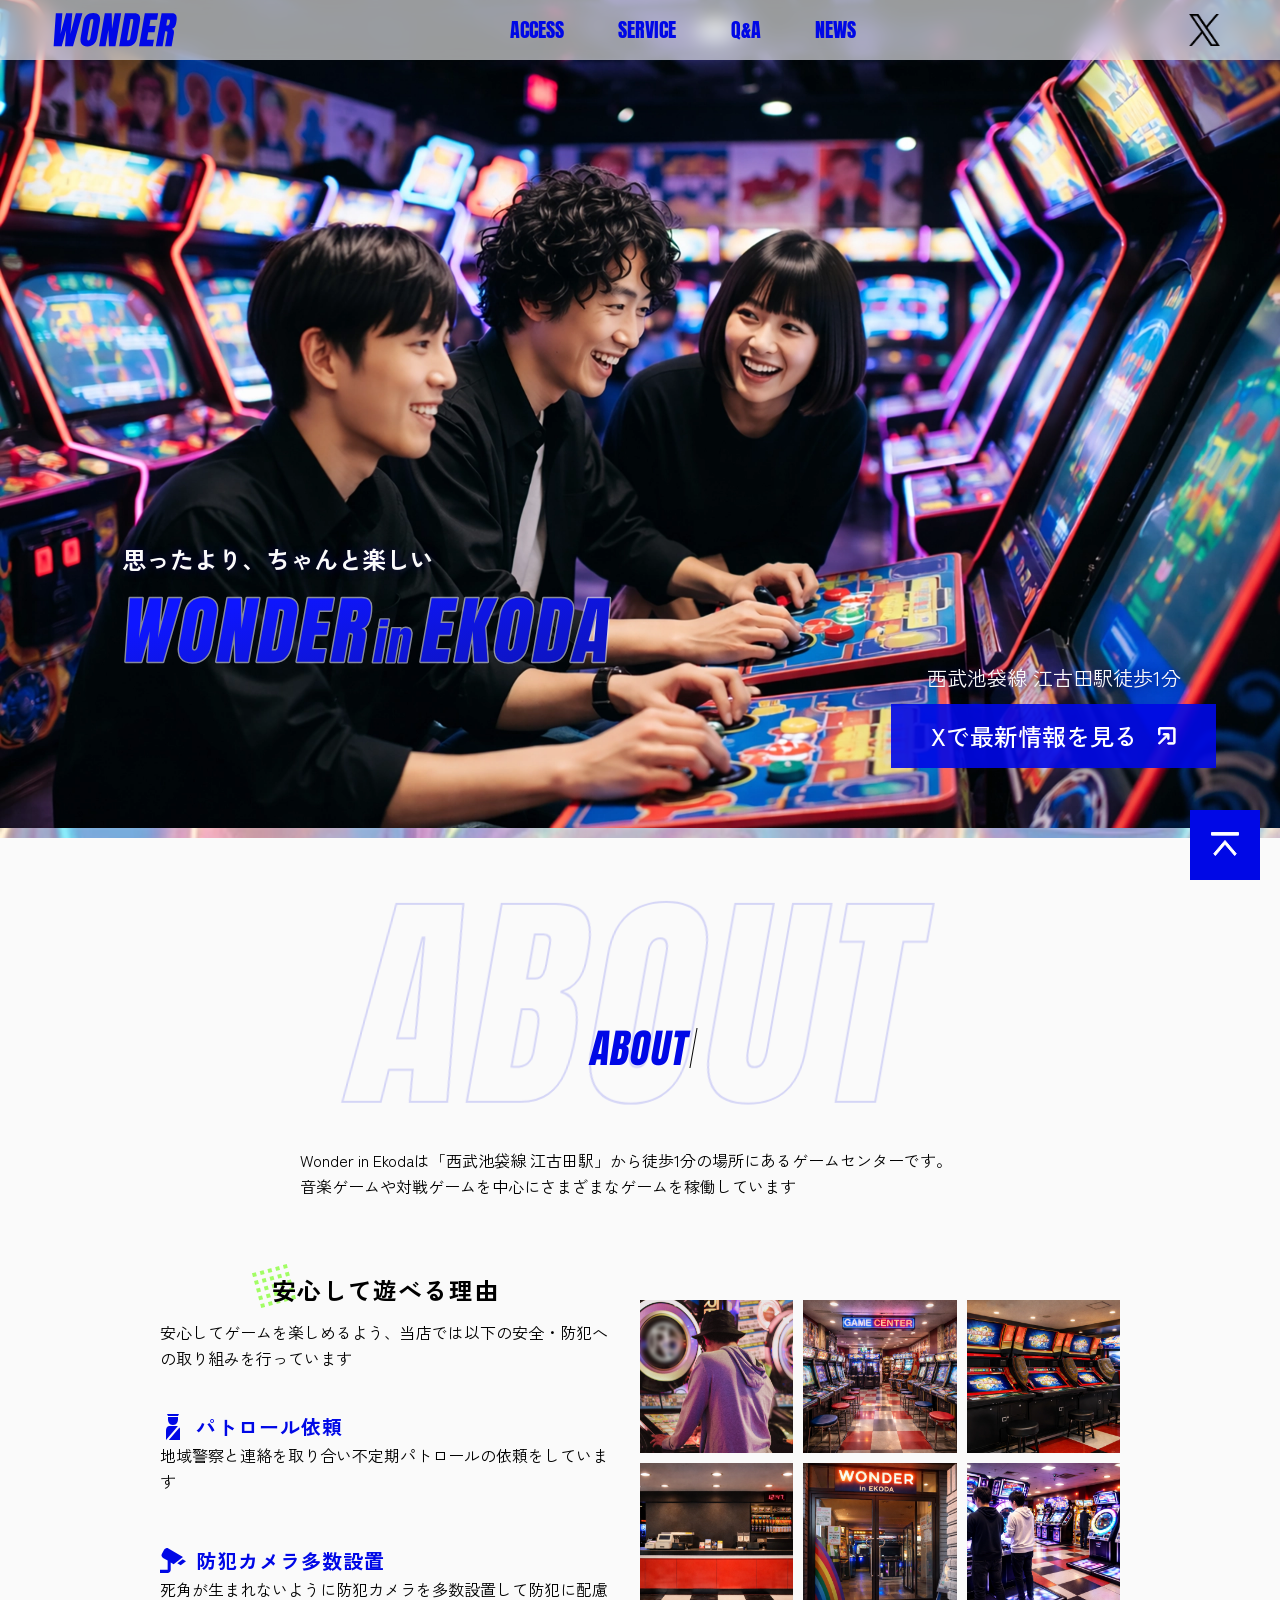
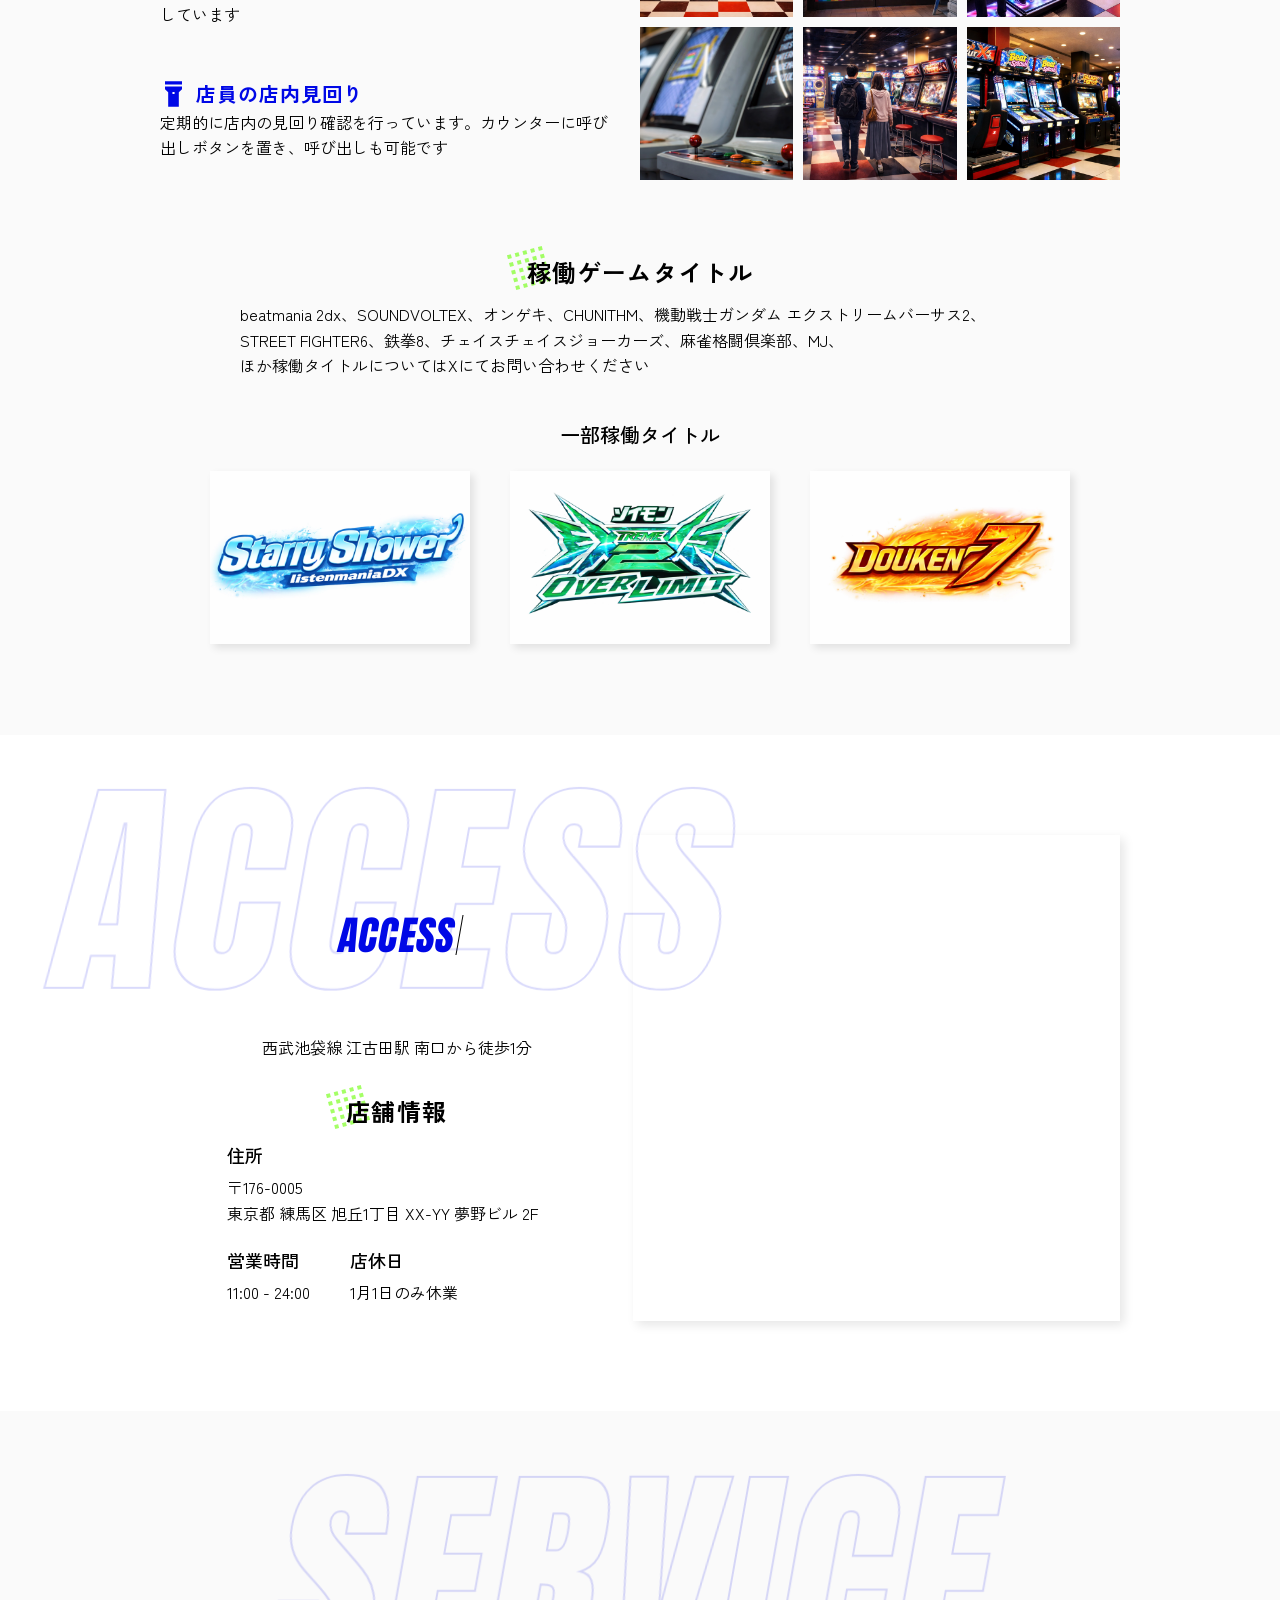
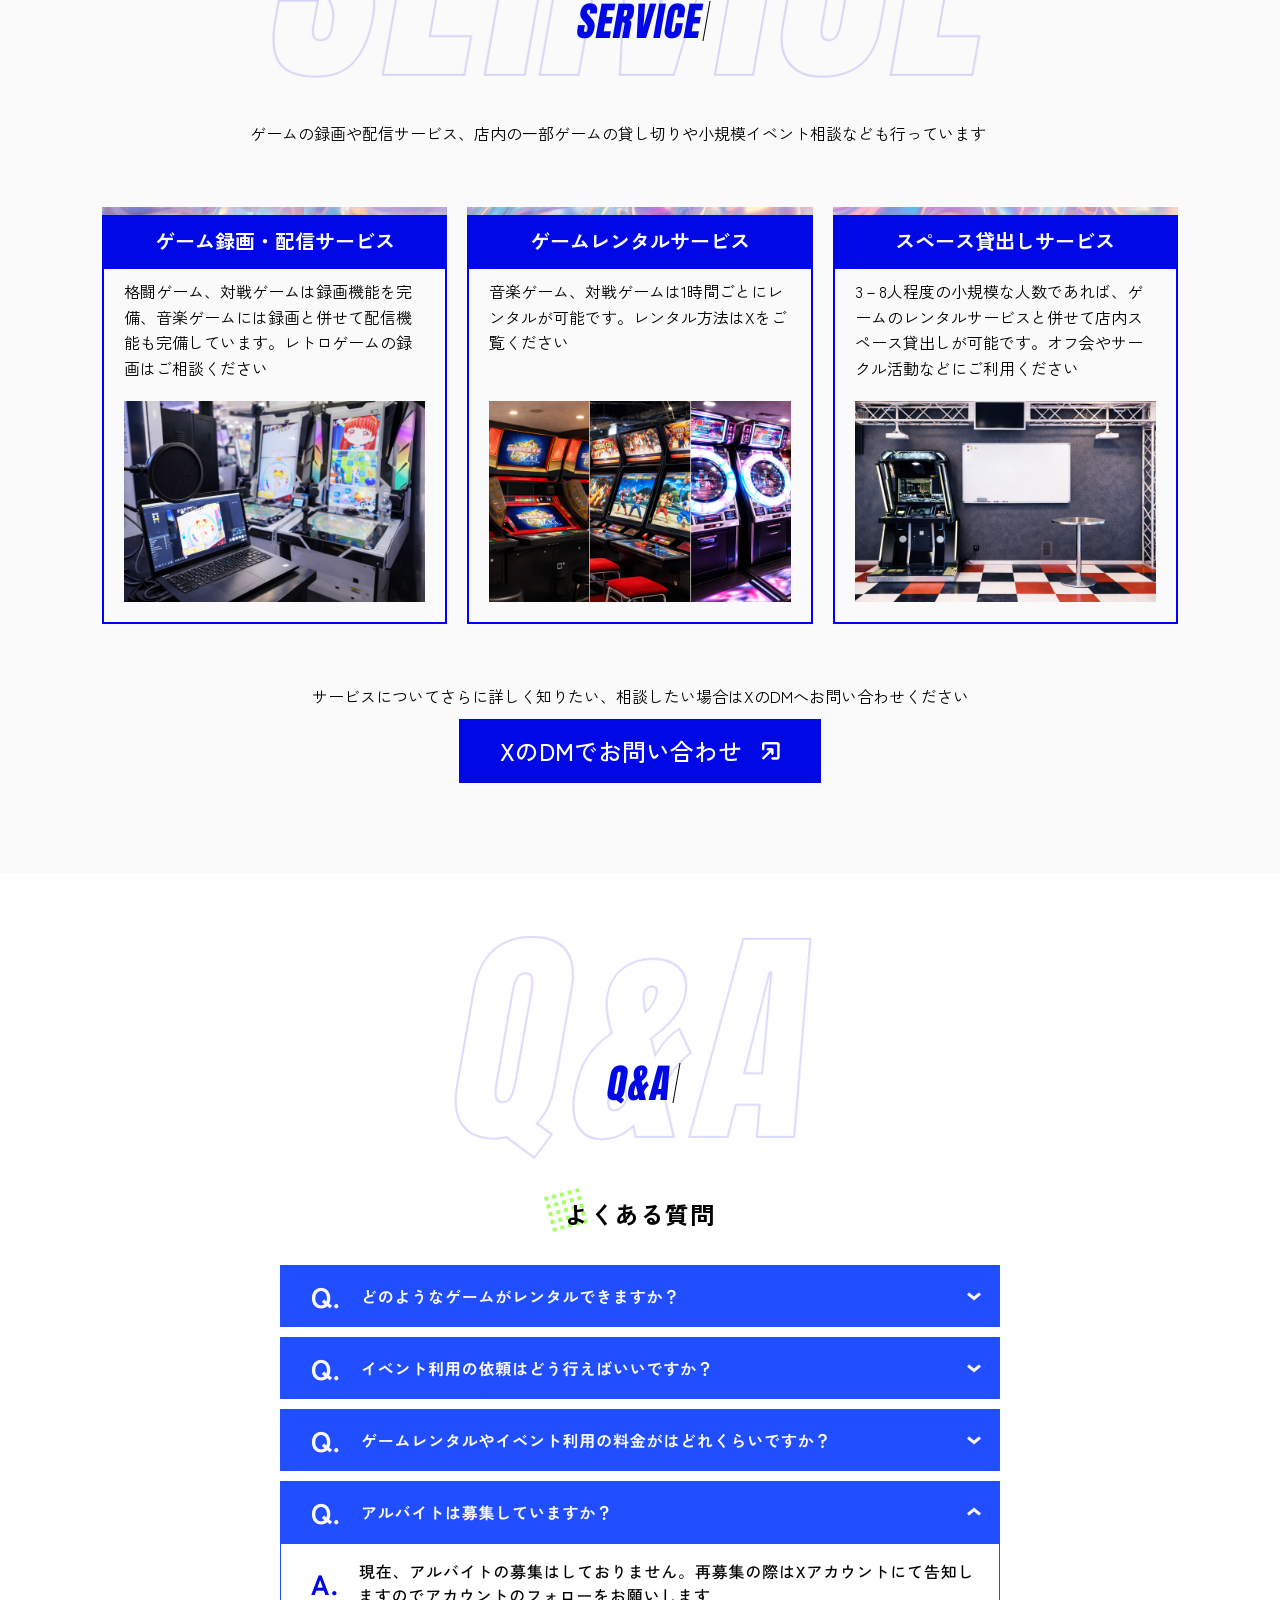
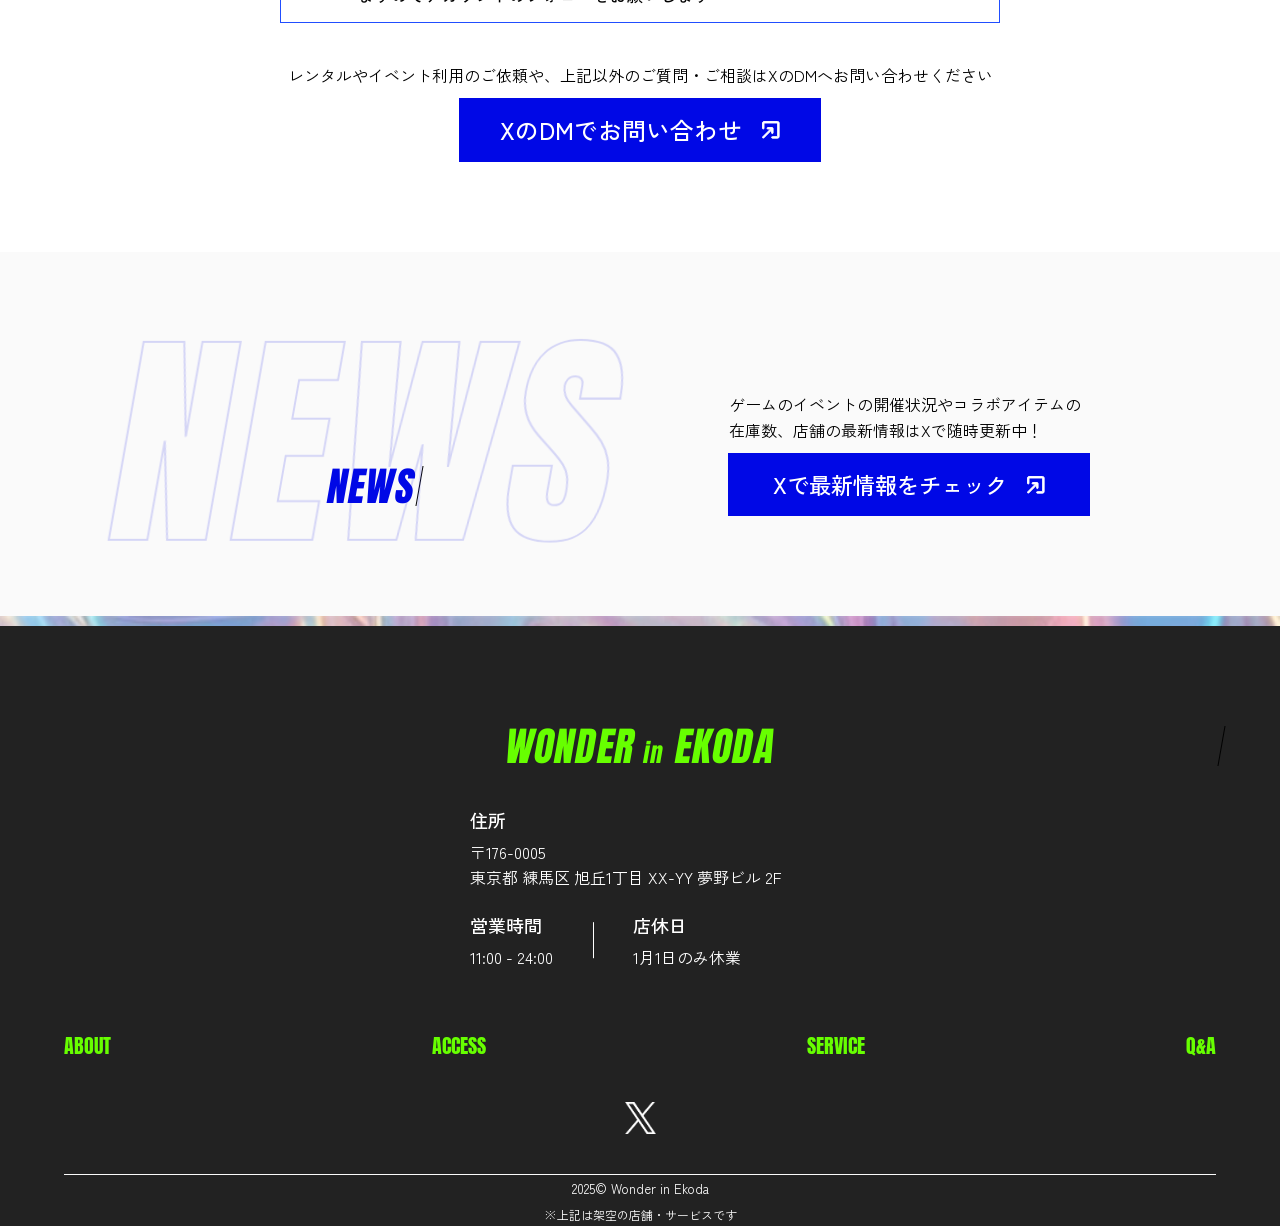
==== commit 27d761cd: "ファイルの追加とアップデート" ====
--- a/index.html
+++ b/index.html
@@ -32,14 +32,16 @@
       </div>
 
       <!-- ===== navigation menu ===== -->
-      <nav class="gnav pc" aria-label="グローバルナビゲーション(PC)">
+    <div class="menu">
+      <nav class="gnav pc" aria-label="グローバルナビゲーション(PCmenu)">
         <ul class="gnav__list">
-          <li><a class="gnav__item" href="#about">ABOUT</a></li>
-          <li><a class="gnav__item" href="#access">ACCESS</a></li>
-          <li><a class="gnav__item" href="#service">SERVICE</a></li>
-          <li><a class="gnav__item" href="#qa">Q&amp;A</a></li>
+          <li class="gnav__item"><a href="#access">ACCESS</a></li>
+          <li class="gnav__item"><a href="#service">SERVICE</a></li>
+          <li class="gnav__item"><a href="#qa">Q&A</a></li>
+          <li class="gnav__item"><a href="#news">NEWS</a></li>
         </ul>
       </nav>
+    </div>
       <a class="snsX" href="https://x.com/" target="_blank" rel="noopener noreferrer">X</a>
   </header>
 
@@ -53,8 +55,8 @@
           <h2 class="hero__title">
             <span class="visually-hidden">WONDER in EKODA</span>
             <div class="hero__logo">
-              <!-- inlineSVG -->
-              <svg id="_レイヤー_1" xmlns="http://www.w3.org/2000/svg" version="1.1" xmlns:xlink="http://www.w3.org/1999/xlink" viewBox="0 0 310 175.02">
+              <!-- inlineSVG-SP -->
+              <svg class="sp" id="_レイヤー_1" xmlns="http://www.w3.org/2000/svg" version="1.1" xmlns:xlink="http://www.w3.org/1999/xlink" viewBox="0 0 310 175.02">
                 <!-- Generator: Adobe Illustrator 29.8.2, SVG Export Plug-In . SVG Version: 2.1.1 Build 3)  -->
                 <defs>
                   <style>
@@ -227,6 +229,77 @@
                   <path class="st2" d="M241.61,173.28l21.81-79.16h27.37l-6.36,79.16h-15.27l1.11-12.77h-9.72l-3.27,12.77h-15.68,0ZM263.94,147.86h7.34l3.6-40.26h-.73l-10.2,40.26h0Z" />
                 </g>
               </svg>
+              <!-- inlineSVG-PC -->
+               <svg class="pc" width="520" height="75" viewBox="15 -5 517 80" fill="none" xmlns="http://www.w3.org/2000/svg">
+                <path d="M0 68.321L4.5555 0.615505H17.993L14.246 43.3546L25.6492 0.615505H38.4618L34.5976 43.3546L45.8055 0.615505H59.3993L39.9609 68.321H23.4766L25.7844 35.7378L16.7578 68.321H0Z" fill="url(#paint0_linear_370_484)"/>
+                <path d="M71.0602 68.9365C65.5654 68.9365 61.6469 67.308 59.3045 64.051C56.9927 60.7683 56.3817 56.0366 57.4715 49.8559L63.1422 17.6958C64.1642 11.8998 66.372 7.50147 69.7657 4.50088C73.1854 1.50029 77.6687 0 83.2156 0C88.7625 0 92.7037 1.50029 95.0392 4.50088C97.4007 7.50147 98.0705 11.8998 97.0485 17.6958L91.3778 49.8559C90.288 56.0366 87.9953 60.7683 84.4998 64.051C81.0349 67.308 76.555 68.9365 71.0602 68.9365ZM73.3751 56.4726C75.4585 56.4726 76.8506 54.485 77.5515 50.5099L83.3782 17.4649C83.9661 14.131 83.2444 12.464 81.2132 12.464C78.9215 12.464 77.4749 14.1694 76.8735 17.5804L71.0536 50.5868C70.6828 52.6898 70.6764 54.2029 71.0344 55.1262C71.397 56.0238 72.1772 56.4726 73.3751 56.4726Z" fill="url(#paint1_linear_370_484)"/>
+                <path d="M96.8688 68.321L108.807 0.615505H122.948L123.558 33.0449L129.276 0.615505H142.557L130.619 68.321H117.181L116.275 34.4683L110.306 68.321H96.8688Z" fill="url(#paint2_linear_370_484)"/>
+                <path d="M139.913 68.321L151.851 0.615505H170.757C175.705 0.615505 179.189 1.97474 181.21 4.69322C183.235 7.38606 183.789 11.3355 182.871 16.5417L177.281 48.2402C176.151 54.6517 174.132 59.6014 171.226 63.0892C168.345 66.5771 164.053 68.321 158.35 68.321H139.913ZM155.85 56.3572H158.233C160.759 56.3572 162.235 55.1518 162.66 52.7411L168.819 17.8112C169.217 15.5543 169.16 14.1053 168.648 13.4642C168.166 12.7974 166.988 12.464 165.113 12.464H163.59L155.85 56.3572Z" fill="url(#paint3_linear_370_484)"/>
+                <path d="M182.566 68.321L194.504 0.615505H222.004L219.698 13.695H206.182L203.855 26.8899H216.824L214.579 39.6231H201.61L198.877 55.1262H213.291L210.964 68.321H182.566Z" fill="url(#paint4_linear_370_484)"/>
+                <path d="M218.734 68.321L230.673 0.615505H251.766C255.282 0.615505 257.798 1.41053 259.315 3.00059C260.836 4.56499 261.645 6.77055 261.742 9.61726C261.869 12.4383 261.596 15.7595 260.922 19.5807C260.271 23.2738 259.269 26.2231 257.917 28.4286C256.591 30.6342 254.538 32.1601 251.758 33.0064C253.843 33.4424 255.165 34.5067 255.726 36.1994C256.318 37.8664 256.378 40.0335 255.908 42.7006L251.391 68.321H237.836L242.51 41.8159C242.858 39.8411 242.656 38.6229 241.904 38.1613C241.183 37.674 239.91 37.4304 238.087 37.4304L232.641 68.321H218.734ZM240.234 25.6973H243.555C245.456 25.6973 246.766 23.6585 247.485 19.5807C247.951 16.9392 248.048 15.2081 247.776 14.3874C247.504 13.5668 246.795 13.1564 245.649 13.1564H242.446L240.234 25.6973Z" fill="url(#paint5_linear_370_484)"/>
+                <path d="M270.673 30.4697L271.937 23.3049H280.677L279.414 30.4697H270.673ZM263.924 68.7464L270.283 32.6817H279.024L272.664 68.7464H263.924Z" fill="url(#paint6_linear_370_484)"/>
+                <path d="M278.131 68.7464L284.49 32.6817H293.231L292.421 37.2739C292.989 35.8955 293.798 34.7254 294.846 33.7636C295.914 32.7859 297.237 32.297 298.816 32.297C301.355 32.297 303.059 33.0664 303.927 34.6051C304.811 36.1439 305.017 38.2517 304.545 40.9285L299.64 68.7464H291.022L295.77 41.8181C295.894 41.1128 295.862 40.4637 295.674 39.8706C295.488 39.2615 295.038 38.9569 294.321 38.9569C293.654 38.9569 293.117 39.1894 292.709 39.6542C292.321 40.103 292.025 40.672 291.822 41.3613C291.622 42.0345 291.463 42.7077 291.344 43.3809L286.871 68.7464H278.131Z" fill="url(#paint7_linear_370_484)"/>
+                <path d="M314.609 68.321L326.548 0.615505H354.048L351.741 13.695H338.226L335.899 26.8899H348.868L346.623 39.6231H333.654L330.92 55.1262H345.334L343.008 68.321H314.609Z" fill="url(#paint8_linear_370_484)"/>
+                <path d="M350.778 68.321L362.716 0.615505H376.31L371.528 27.7362L382.716 0.615505H396.545L383.382 31.6216L386.208 68.321H371.95L370.229 35.5454L364.45 68.321H350.778Z" fill="url(#paint9_linear_370_484)"/>
+                <path d="M408.088 68.9365C402.594 68.9365 398.675 67.308 396.333 64.051C394.021 60.7683 393.41 56.0366 394.5 49.8559L400.17 17.6958C401.192 11.8998 403.4 7.50147 406.794 4.50088C410.214 1.50029 414.697 0 420.244 0C425.791 0 429.732 1.50029 432.067 4.50088C434.429 7.50147 435.099 11.8998 434.077 17.6958L428.406 49.8559C427.316 56.0366 425.023 60.7683 421.528 64.051C418.063 67.308 413.583 68.9365 408.088 68.9365ZM410.403 56.4726C412.487 56.4726 413.879 54.485 414.58 50.5099L420.406 17.4649C420.994 14.131 420.273 12.464 418.241 12.464C415.95 12.464 414.503 14.1694 413.902 17.5804L408.082 50.5868C407.711 52.6898 407.704 54.2029 408.063 55.1262C408.425 56.0238 409.205 56.4726 410.403 56.4726Z" fill="url(#paint10_linear_370_484)"/>
+                <path d="M433.897 68.321L445.835 0.615505H464.741C469.689 0.615505 473.174 1.97474 475.194 4.69322C477.219 7.38606 477.773 11.3355 476.855 16.5417L471.266 48.2402C470.135 54.6517 468.117 59.6014 465.21 63.0892C462.329 66.5771 458.037 68.321 452.334 68.321H433.897ZM449.835 56.3572H452.217C454.743 56.3572 456.219 55.1518 456.644 52.7411L462.803 17.8112C463.201 15.5543 463.144 14.1053 462.632 13.4642C462.151 12.7974 460.973 12.464 459.098 12.464H457.574L449.835 56.3572Z" fill="url(#paint11_linear_370_484)"/>
+                <path d="M474.675 68.321L493.254 0.615505H516.574L511.159 68.321H498.152L499.101 57.3958H490.82L488.034 68.321H474.675ZM493.703 46.586H499.953L503.016 12.1562H502.391L493.703 46.586Z" fill="url(#paint12_linear_370_484)"/>
+                <defs>
+                <linearGradient id="paint0_linear_370_484" x1="180.604" y1="-6.08334" x2="207.238" y2="119.471" gradientUnits="userSpaceOnUse">
+                <stop stop-color="#0E16FF"/>
+                <stop offset="1" stop-color="#0D14C4"/>
+                </linearGradient>
+                <linearGradient id="paint1_linear_370_484" x1="180.604" y1="-6.08334" x2="207.238" y2="119.471" gradientUnits="userSpaceOnUse">
+                <stop stop-color="#0E16FF"/>
+                <stop offset="1" stop-color="#0D14C4"/>
+                </linearGradient>
+                <linearGradient id="paint2_linear_370_484" x1="180.604" y1="-6.08334" x2="207.238" y2="119.471" gradientUnits="userSpaceOnUse">
+                <stop stop-color="#0E16FF"/>
+                <stop offset="1" stop-color="#0D14C4"/>
+                </linearGradient>
+                <linearGradient id="paint3_linear_370_484" x1="180.604" y1="-6.08334" x2="207.238" y2="119.471" gradientUnits="userSpaceOnUse">
+                <stop stop-color="#0E16FF"/>
+                <stop offset="1" stop-color="#0D14C4"/>
+                </linearGradient>
+                <linearGradient id="paint4_linear_370_484" x1="180.604" y1="-6.08334" x2="207.238" y2="119.471" gradientUnits="userSpaceOnUse">
+                <stop stop-color="#0E16FF"/>
+                <stop offset="1" stop-color="#0D14C4"/>
+                </linearGradient>
+                <linearGradient id="paint5_linear_370_484" x1="180.604" y1="-6.08334" x2="207.238" y2="119.471" gradientUnits="userSpaceOnUse">
+                <stop stop-color="#0E16FF"/>
+                <stop offset="1" stop-color="#0D14C4"/>
+                </linearGradient>
+                <linearGradient id="paint6_linear_370_484" x1="180.604" y1="-6.08334" x2="207.238" y2="119.471" gradientUnits="userSpaceOnUse">
+                <stop stop-color="#0E16FF"/>
+                <stop offset="1" stop-color="#0D14C4"/>
+                </linearGradient>
+                <linearGradient id="paint7_linear_370_484" x1="180.604" y1="-6.08334" x2="207.238" y2="119.471" gradientUnits="userSpaceOnUse">
+                <stop stop-color="#0E16FF"/>
+                <stop offset="1" stop-color="#0D14C4"/>
+                </linearGradient>
+                <linearGradient id="paint8_linear_370_484" x1="180.604" y1="-6.08334" x2="207.238" y2="119.471" gradientUnits="userSpaceOnUse">
+                <stop stop-color="#0E16FF"/>
+                <stop offset="1" stop-color="#0D14C4"/>
+                </linearGradient>
+                <linearGradient id="paint9_linear_370_484" x1="180.604" y1="-6.08334" x2="207.238" y2="119.471" gradientUnits="userSpaceOnUse">
+                <stop stop-color="#0E16FF"/>
+                <stop offset="1" stop-color="#0D14C4"/>
+                </linearGradient>
+                <linearGradient id="paint10_linear_370_484" x1="180.604" y1="-6.08334" x2="207.238" y2="119.471" gradientUnits="userSpaceOnUse">
+                <stop stop-color="#0E16FF"/>
+                <stop offset="1" stop-color="#0D14C4"/>
+                </linearGradient>
+                <linearGradient id="paint11_linear_370_484" x1="180.604" y1="-6.08334" x2="207.238" y2="119.471" gradientUnits="userSpaceOnUse">
+                <stop stop-color="#0E16FF"/>
+                <stop offset="1" stop-color="#0D14C4"/>
+                </linearGradient>
+                <linearGradient id="paint12_linear_370_484" x1="180.604" y1="-6.08334" x2="207.238" y2="119.471" gradientUnits="userSpaceOnUse">
+                <stop stop-color="#0E16FF"/>
+                <stop offset="1" stop-color="#0D14C4"/>
+                </linearGradient>
+                </defs>
+              </svg>
+
             </div>
           </h2>
         </div>
@@ -243,7 +316,7 @@
 
     <!-- ========== SPmenu ========== -->
     <section class="menu sp">
-      <nav class="gnav sp" aria-label="グローバルナビゲーション(SPmenu)">
+      <nav class="gnav" aria-label="グローバルナビゲーション(SPmenu)">
         <ul class="gnav__list bg--white">
           <li class="gnav__item"><a href="#access">ACCESS</a></li>
           <li class="gnav__item"><a href="#service">SERVICE</a></li>
@@ -254,28 +327,28 @@
     </section>
 
     <!-- ========== ABOUT ========== -->
-    <section class="section bg--white" id="about">
-      <div class="l-container">
-        <header class="section__head">
-          <div class="sectionTitle">
-            <h2 class="sectionTitle__text" data-title="ABOUT">ABOUT</h2>
-            <!-- 一文字づつアニメーションさせるために分離する場合は下記のスタイルをとる。いったん置き -->
-            <!-- <div class="test">
-              <span class="sectionTitle__text">A</span>
-              <span class="sectionTitle__text">B</span>
-              <span class="sectionTitle__text">O</span>
-              <span class="sectionTitle__text">U</span>
-              <span class="sectionTitle__text">T</span>
-            </div> -->
-            <span class="sectionTitle__ghost" aria-hidden="true">ABOUT</span>
-          </div>
-          <p class="lead">
-            Wonder in Ekodaは「西武池袋線 江古田駅」から徒歩1分の場所にあるゲームセンターです。<br/>
-            音楽ゲームや対戦ゲームを中心にさまざまなゲームを稼働しています
-          </p>
-        </header>
-
-        <div class="aboutGrid">
+    <section class="section section--about bg--white" id="about">
+      <header class="section__head">
+        <div class="sectionTitle">
+          <h2 class="sectionTitle__text" data-title="ABOUT">ABOUT</h2>
+          <!-- 一文字づつアニメーションさせるために分離する場合は下記のスタイルをとる。いったん置き -->
+          <!-- <div class="test">
+            <span class="sectionTitle__text">A</span>
+            <span class="sectionTitle__text">B</span>
+            <span class="sectionTitle__text">O</span>
+            <span class="sectionTitle__text">U</span>
+            <span class="sectionTitle__text">T</span>
+          </div> -->
+          <span class="sectionTitle__ghost" aria-hidden="true">ABOUT</span>
+        </div>
+        <p class="lead">
+          Wonder in Ekodaは「西武池袋線 江古田駅」から徒歩1分の場所にあるゲームセンターです。<br/>
+          音楽ゲームや対戦ゲームを中心にさまざまなゲームを稼働しています
+        </p>
+      </header>
+
+      <div class="aboutGrid">
+        <div class="aboutText">
           <h3 class="subTitle subTitle--reason">安心して遊べる理由</h3>
           <p class="reason__text">安心してゲームを楽しめるよう、当店では以下の安全・防犯への取り組みを行っています</p>
 
@@ -284,23 +357,80 @@
               <dt class="reason__title">パトロール依頼</dt>
               <dd class="reason__text">地域警察と連絡を取り合い不定期パトロールの依頼をしています</dd>
             </div>
+
             <div class="reason__card">
               <dt class="reason__title camera">防犯カメラ多数設置</dt>
               <dd class="reason__text">死角が生まれないように防犯カメラを多数設置して防犯に配慮しています</dd>
             </div>
+
             <div class="reason__card">
               <dt class="reason__title light">店員の店内見回り</dt>
               <dd class="reason__text">定期的に店内の見回り確認を行っています。カウンターに呼び出しボタンを置き、呼び出しも可能です</dd>
             </div>
           </dl>
-
-          <div class="shop__images" aria-label="店内の写真（サンプル）"><strong>スライダーをここに置く</strong>
-          </div>
-        </div>
-
-        <div class="about__cta">
-          <a class="btn btn--about" href="#top">店内をもっと見る</a>
-        </div>
+        </div>
+
+        <div class="aboutPhotos__wrap pc">
+          <ul class="aboutPhotos__list">
+            <li class="aboutPhotos__item">
+              <img class="aboutPhotos__photo" src="assets/images/imgStorePhoto01.webp" alt="店内の様子-音楽ゲームを遊ぶ男性">
+            </li>
+            <li class="aboutPhotos__item">
+              <img class="aboutPhotos__photo" src="assets/images/imgStorePhoto02.webp" alt="店内の様子-レトロゲームの筐体が並ぶエリア">
+            </li>
+            <li class="aboutPhotos__item">
+              <img class="aboutPhotos__photo" src="assets/images/imgStorePhoto03.webp" alt="店内の様子-麻雀ゲームの筐体が並ぶエリア">
+            </li>
+            <li class="aboutPhotos__item">
+              <img class="aboutPhotos__photo" src="assets/images/imgStorePhoto04.webp" alt="店内の様子-店内カウンター">
+            </li>
+            <li class="aboutPhotos__item">
+              <img class="aboutPhotos__photo" src="assets/images/imgStorePhoto05.webp" alt="店舗入り口・外観">
+            </li>
+            <li class="aboutPhotos__item">
+              <img class="aboutPhotos__photo" src="assets/images/imgStorePhoto06.webp" alt="店内の様子-音楽ゲームを遊ぶ男子たち">
+            </li>
+            <li class="aboutPhotos__item">
+              <img class="aboutPhotos__photo" src="assets/images/imgStorePhoto07.webp" alt="店内の様子-レトロゲームの筐体">
+            </li>
+            <li class="aboutPhotos__item">
+              <img class="aboutPhotos__photo" src="assets/images/imgStorePhoto08.webp" alt="店内の様子-男女の二人組が店内を見て回っている">
+            </li>
+            <li class="aboutPhotos__item">
+              <img class="aboutPhotos__photo" src="assets/images/imgStorePhoto09.webp" alt="店内の様子-レースゲーム・シューティングゲームの並ぶエリア">
+            </li>
+          </ul>
+        </div>
+
+      </div>
+      <div class="div--temporary sp" aria-label="店内の写真">
+        <img  class="images--temporary" src="assets/images/temp/imgCarousel.png" alt="店内写真の仮カルーセル画像">
+      </div>
+
+      <div class="about__cta sp">
+        <a class="btn btn--about" href="#top">店内をもっと見る</a>
+      </div>
+
+      <div class="aboutGames pc">
+        <h3 class="subTitle">稼働ゲームタイトル</h3>
+        <p class="lead lead--aboutGames">
+          beatmania 2dx、SOUNDVOLTEX、オンゲキ、CHUNITHM、機動戦士ガンダム エクストリームバーサス2、<br>
+          STREET FIGHTER6、鉄拳8、チェイスチェイスジョーカーズ、麻雀格闘倶楽部、MJ、<br>
+          ほか稼働タイトルについてはXにてお問い合わせください
+        </p>
+
+        <p class="aboutGames--miniTitle">一部稼働タイトル</p>
+          <ul class="aboutGames__list">
+            <li class="aboutGames__item">
+              <img class="aboutGames__photo" src="assets/images/imgGameTitle01.webp" alt="稼働ゲームタイトルの画像-StarryShower">
+            </li>
+            <li class="aboutGames__item">
+              <img class="aboutGames__photo" src="assets/images/imgGameTitle02.webp" alt="稼働ゲームタイトルの画像-ソイモンエクストラ オーバーリミット">
+            </li>
+            <li class="aboutGames__item">
+              <img class="aboutGames__photo" src="assets/images/imgGameTitle03.webp" alt="稼働ゲームタイトルの画像-DOUKEN7">
+            </li>
+          </ul>
 
       </div>
     </section>
@@ -308,169 +438,192 @@
 
 
     <!-- ========== ACCESS ========== -->
-    <section class="section section--alt" id="access">
-      <div class="l-container">
-        <header class="section__head">
-          <div class="sectionTitle">
+    <section class="section section--access" id="access">
+      <div class="access__wrap--pc">
+        <header class="section__head access__info--pc">
+          <div class="sectionTitle sectionTitle--access">
             <h2 class="sectionTitle__text">ACCESS</h2>
             <span class="sectionTitle__ghost" aria-hidden="true">ACCESS</span>
           </div>
           <p class="lead lead--access">西武池袋線 江古田駅 南口から徒歩1分</p>
+          <div class="access__info pc">
+            <h3 class="subTitle access__subTitle">店舗情報</h3>
+            <dl class="access__list">
+              <div class="access__item is--full">
+                <dt>住所</dt>
+                <dd>〒176-0005<br> 東京都 練馬区 旭丘1丁目 XX-YY 夢野ビル 2F</dd>
+              </div>
+              <div class="access__item">
+                <dt>営業時間</dt>
+                <dd>11:00 - 24:00</dd>
+              </div>
+              <div class="access__item">
+                <dt>店休日</dt>
+                <dd>1月1日のみ休業</dd>
+              </div>
+            </dl>
+          </div>
         </header>
 
         <div class="access__map" aria-label="地図（プレースホルダー）">
           <iframe src="https://www.google.com/maps/embed?pb=!1m14!1m12!1m3!1d1619.2707467260536!2d139.6716630057018!3d35.73749329432349!2m3!1f0!2f0!3f0!3m2!1i1024!2i768!4f13.1!5e0!3m2!1sja!2sjp!4v1770352212043!5m2!1sja!2sjp" loading="lazy" referrerpolicy="no-referrer-when-downgrade"></iframe>
         </div>
-
-        <div class="access__info">
-          <h3 class="subTitle access__subTitle">店舗情報</h3>
-          <dl class="access__list">
-            <div class="access__item is--full">
-              <dt>住所</dt>
-              <dd>〒176-0005<br> 東京都 練馬区 旭丘1丁目 XX-YY 夢野ビル 2F</dd>
-            </div>
-            <div class="access__item">
-              <dt>営業時間</dt>
-              <dd>11:00 - 24:00</dd>
-            </div>
-            <div class="access__item">
-              <dt>店休日</dt>
-              <dd>1月1日のみ休業</dd>
-            </div>
-          </dl>
-        </div>
-      </div>
+      </div>
+
+      <div class="access__info sp">
+        <h3 class="subTitle access__subTitle">店舗情報</h3>
+        <dl class="access__list">
+          <div class="access__item is--full">
+            <dt>住所</dt>
+            <dd>〒176-0005<br> 東京都 練馬区 旭丘1丁目 XX-YY 夢野ビル 2F</dd>
+          </div>
+          <div class="access__item">
+            <dt>営業時間</dt>
+            <dd>11:00 - 24:00</dd>
+          </div>
+          <div class="access__item">
+            <dt>店休日</dt>
+            <dd>1月1日のみ休業</dd>
+          </div>
+        </dl>
+      </div>
+
     </section>
 
 
     <!-- ========== SERVICE ========== -->
     <section class="section bg--white" id="service">
-      <div class="l-container">
-        <header class="section__head">
-          <div class="sectionTitle">
-            <h2 class="sectionTitle__text">SERVICE</h2>
-            <span class="sectionTitle__ghost" aria-hidden="true">SERVICE</span>
-          </div>
-          <p class="lead lead--center">
-            ゲームの録画や配信サービス、店内の一部ゲームの貸し切りや小規模イベント相談なども行っています
-          </p>
-        </header>
-
-          <dl class="service__list">
-            <div>
-              <dt class="service__title">ゲーム録画・配信サービス</dt>
-              <dd class="service__text">格闘ゲーム、対戦ゲームは録画機能を完備、音楽ゲームには録画と併せて配信機能も完備しています。レトロゲームの録画はご相談ください
-                <img src="assets/images/imgService01.webp" alt="ゲーム録画・配信サービスの参考画像">
-              </dd>
-            </div>
-
-            <div>
-              <dt class="service__title acceline02">ゲームレンタルサービス</dt>
-              <dd class="service__text">音楽ゲーム、対戦ゲームは1時間ごとにレンタルが可能です。レンタル方法はXをご覧ください
-                <img src="assets/images/imgService02.webp" alt="ゲームレンタルサービスが可能な筐体の参考画像">
-              </dd>
-            </div>
-
-            <div>
-              <dt class="service__title acceline03">スペース貸出しサービス</dt>
-              <dd class="service__text">3－8人程度の小規模な人数であれば、ゲームのレンタルサービスと併せて店内スペース貸出しが可能です。オフ会やサークル活動などにご利用ください
-                <img class="service__photo" src="assets/images/imgService03.webp" alt="スペース貸出しサービスの空間画像">
-              </dd>
-            </div>
-          </dl>
-
-        <div class="service__cta">
-          <p class="subText">
-            サービスについてさらに詳しく知りたい、相談したい場合はXのDMへお問い合わせください
-          </p>
-          <a class="btn" href="https://x.com/" target="_blank" rel="noopener noreferrer">
-            XのDMでお問い合わせ</a>
-        </div>
+      <header class="section__head">
+        <div class="sectionTitle">
+          <h2 class="sectionTitle__text">SERVICE</h2>
+          <span class="sectionTitle__ghost test" aria-hidden="true">SERVICE</span>
+        </div>
+        <p class="lead lead--service">
+          ゲームの録画や配信サービス、店内の一部ゲームの貸し切りや小規模イベント相談なども行っています
+        </p>
+      </header>
+
+        <dl class="service__list">
+          <div class="service__card">
+            <dt class="service__title">ゲーム録画・配信サービス</dt>
+            <dd class="service__text">格闘ゲーム、対戦ゲームは録画機能を完備、音楽ゲームには録画と併せて配信機能も完備しています。レトロゲームの録画はご相談ください
+              <img src="assets/images/imgService01.webp" alt="ゲーム録画・配信サービスの参考画像">
+            </dd>
+          </div>
+
+          <div class="service__card">
+            <dt class="service__title acceline02">ゲームレンタルサービス</dt>
+            <dd class="service__text">音楽ゲーム、対戦ゲームは1時間ごとにレンタルが可能です。レンタル方法はXをご覧ください
+              <img src="assets/images/imgService02.webp" alt="ゲームレンタルサービスが可能な筐体の参考画像">
+            </dd>
+          </div>
+
+          <div class="service__card">
+            <dt class="service__title acceline03">スペース貸出しサービス</dt>
+            <dd class="service__text">3－8人程度の小規模な人数であれば、ゲームのレンタルサービスと併せて店内スペース貸出しが可能です。オフ会やサークル活動などにご利用ください
+              <img class="service__photo" src="assets/images/imgService03.webp" alt="スペース貸出しサービスの空間画像">
+            </dd>
+          </div>
+        </dl>
+
+      <div class="service__cta">
+        <p class="subText">
+          サービスについてさらに詳しく知りたい、相談したい場合はXのDMへお問い合わせください
+        </p>
+        <a class="btn" href="https://x.com/" target="_blank" rel="noopener noreferrer">
+          XのDMでお問い合わせ</a>
       </div>
     </section>
 
 
     <!-- ========== Q&A ========== -->
     <section class="section section--alt" id="qa">
-      <div class="l-container">
+      <header class="section__head">
+        <div class="sectionTitle sectionTitle--qa">
+          <h2 class="sectionTitle__text">Q&amp;A</h2>
+          <span class="sectionTitle__ghost" aria-hidden="true">Q&amp;A</span>
+        </div>
+          <h3 class="subTitle subTitle--qa">よくある質問</h3>
+      </header>
+
+      <div class="div--temporary div--temporary--qa" aria-label="質問と回答の仮画像">
+        <img  class="images--temporary images--temporary--qa sp" src="assets/images/temp/imgQuestions.jpg" alt="Q&Aの仮画像">
+        <img  class="images--temporary images--temporary--qa pc" src="assets/images/temp/imgQuestions--pc.jpg" alt="Q&Aの仮画像--pc用">
+      </div>
+
+      <!-- <div class="accordion">
+        <details class="qa" open>
+          <summary class="qa__q">
+            <span class="qa__label">Q.</span>
+            どのようなゲームが遊べますか？
+            <span class="qa__icon" aria-hidden="true"></span>
+          </summary>
+          <div class="qa__a">
+            <p><span class="qa__label">A.</span> 音楽・格闘・対戦・レース・麻雀などの最新機種をはじめ、シューティング・ベルトスクロールアクション・レトロビデオゲームを中心に取り揃えています。</p>
+          </div>
+        </details>
+
+        <details class="qa">
+          <summary class="qa__q">
+            <span class="qa__label">Q.</span>
+            イベント利用の相談はどうすればいいですか？
+            <span class="qa__icon" aria-hidden="true"></span>
+          </summary>
+          <div class="qa__a">
+            <p><span class="qa__label">A.</span> XのDMにて受け付けております。人数・希望日時・内容(レンタルしたい機種ややりたいこと)をお送りください。</p>
+          </div>
+        </details>
+
+        <details class="qa">
+          <summary class="qa__q">
+            <span class="qa__label">Q.</span>
+            ゲームレンタルやイベント利用の料金はどれくらいですか？
+            <span class="qa__icon" aria-hidden="true"></span>
+          </summary>
+          <div class="qa__a">
+            <p><span class="qa__label">A.</span> 機材・時間・内容によって変動します。レンタルしたい機種、日時などが決まりましたら、XのDMで概要をご相談ください。</p>
+          </div>
+        </details>
+
+        <details class="qa">
+          <summary class="qa__q">
+            <span class="qa__label">Q.</span>
+            アルバイトは募集していますか？
+            <span class="qa__icon" aria-hidden="true"></span>
+          </summary>
+          <div class="qa__a">
+            <p><span class="qa__label">A.</span> 募集時はXで告知します。最新情報をご確認ください。</p>
+          </div>
+        </details>
+      </div>accordion -->
+
+
+      <div class="qa__cta">
+        <p class="subText">
+          レンタルやイベント利用のご依頼や、上記以外のご質問・ご相談はXのDMへお問い合わせください
+        </p>
+        <a class="btn" href="https://x.com/" target="_blank" rel="noopener noreferrer">
+          XのDMでお問い合わせ</a>
+      </div>
+    </section>
+
+    <!-- ========== NEWS ========== -->
+    <section class="section section--news bg--white" id="news">
+      <div class="news__wrap">
         <header class="section__head">
-          <div class="sectionTitle">
-            <h2 class="sectionTitle__text">Q&amp;A</h2>
-            <span class="sectionTitle__ghost" aria-hidden="true">Q&amp;A</span>
-          </div>
-            <h3 class="subTitle">よくある質問</h3>
-        </header>
-
-        <div class="accordion">
-          <details class="qa" open>
-            <summary class="qa__q">
-              <span class="qa__label">Q.</span>
-              どのようなゲームが遊べますか？
-              <span class="qa__icon" aria-hidden="true"></span>
-            </summary>
-            <div class="qa__a">
-              <p><span class="qa__label">A.</span> 音楽・格闘・対戦・レース・麻雀などの最新機種をはじめ、シューティング・ベルトスクロールアクション・レトロビデオゲームを中心に取り揃えています。</p>
-            </div>
-          </details>
-
-          <details class="qa">
-            <summary class="qa__q">
-              <span class="qa__label">Q.</span>
-              イベント利用の相談はどうすればいいですか？
-              <span class="qa__icon" aria-hidden="true"></span>
-            </summary>
-            <div class="qa__a">
-              <p><span class="qa__label">A.</span> XのDMにて受け付けております。人数・希望日時・内容(レンタルしたい機種ややりたいこと)をお送りください。</p>
-            </div>
-          </details>
-
-          <details class="qa">
-            <summary class="qa__q">
-              <span class="qa__label">Q.</span>
-              ゲームレンタルやイベント利用の料金はどれくらいですか？
-              <span class="qa__icon" aria-hidden="true"></span>
-            </summary>
-            <div class="qa__a">
-              <p><span class="qa__label">A.</span> 機材・時間・内容によって変動します。レンタルしたい機種、日時などが決まりましたら、XのDMで概要をご相談ください。</p>
-            </div>
-          </details>
-
-          <details class="qa">
-            <summary class="qa__q">
-              <span class="qa__label">Q.</span>
-              アルバイトは募集していますか？
-              <span class="qa__icon" aria-hidden="true"></span>
-            </summary>
-            <div class="qa__a">
-              <p><span class="qa__label">A.</span> 募集時はXで告知します。最新情報をご確認ください。</p>
-            </div>
-          </details>
-        </div>
-
-        <div class="qa__cta">
-          <p class="subText">
-            レンタルやイベント利用のご依頼や、上記以外のご質問・ご相談はXのDMへお問い合わせください
-          </p>
-          <a class="btn" href="https://x.com/" target="_blank" rel="noopener noreferrer">
-            XのDMでお問い合わせ</a>
-        </div>
-      </div>
-    </section>
-
-    <!-- ========== NEWS ========== -->
-    <section class="section bg--white" id="news">
-      <div class="l-container">
-        <header class="section__head">
-          <div class="sectionTitle">
+          <div class="sectionTitle sectionTitle--news">
             <h2 class="sectionTitle__text">NEWS</h2>
             <span class="sectionTitle__ghost" aria-hidden="true">NEWS</span>
           </div>
-          <p class="lead">
+          <p class="lead sp">
             ゲームのイベントの開催状況やコラボアイテムの在庫数、店舗の最新情報はXで随時更新中！
           </p>
         </header>
 
         <div class="news__cta">
+          <p class="lead lead--news pc">
+            ゲームのイベントの開催状況やコラボアイテムの在庫数、店舗の最新情報はXで随時更新中！
+          </p>
           <a class="btn btn--news" href="https://x.com/" target="_blank" rel="noopener noreferrer">
             Xで最新情報をチェック</a>
         </div>
@@ -482,42 +635,40 @@
 
   <!-- ========== Footer ========== -->
   <footer class="footer">
-    <div class="footer__inner l-container">
-      <div class="footer__top">
-        <p class="sectionTitle__text sectionTitle__text--footer">WONDER <span>in</span> EKODA</p>
-
-        <div class="access__info">
-          <dl class="access__list access__list--footer">
-            <div class="access__item is--full">
-              <dt>住所</dt>
-              <dd>〒176-0005<br> 東京都 練馬区 旭丘1丁目 XX-YY 夢野ビル 2F</dd>
-            </div>
-            <div class="access__item">
-              <dt>営業時間</dt>
-              <dd>11:00 - 24:00</dd>
-            </div>
-            <div class="access__item footer__item--line">
-              <dt>店休日</dt>
-              <dd>1月1日のみ休業</dd>
-            </div>
-          </dl>
-        </div>
-
-        <nav class="gnav gnav--footer" aria-label="フッターナビゲーション">
-          <ul class="gnav__list gnav__list--footer">
-            <li class="gnav__item gnav__item--footer"><a href="#news">ABOUT</a></li>
-            <li class="gnav__item gnav__item--footer"><a href="#access">ACCESS</a></li>
-            <li class="gnav__item gnav__item--footer"><a href="#service">SERVICE</a></li>
-            <li class="gnav__item gnav__item--footer"><a href="#qa">Q&amp;A</a></li>
-          </ul>
-        </nav>
-        <a class="snsX footer__X--logo" href="https://x.com/" target="_blank" rel="noopener noreferrer">X</a>
-      </div>
-
-      <div class="footer__copy">
-        <small class="copy"> 2025&copy; Wonder in Ekoda</small><br>
-        <small class="copy__info">※上記は架空の店舗・サービスです</small>
-      </div>
+    <div class="footer__top">
+      <p class="sectionTitle__text sectionTitle__text--footer">WONDER <span>in</span> EKODA</p>
+
+      <div class="access__info">
+        <dl class="access__list access__list--footer">
+          <div class="access__item is--full">
+            <dt>住所</dt>
+            <dd>〒176-0005<br> 東京都 練馬区 旭丘1丁目 XX-YY 夢野ビル 2F</dd>
+          </div>
+          <div class="access__item">
+            <dt>営業時間</dt>
+            <dd>11:00 - 24:00</dd>
+          </div>
+          <div class="access__item footer__item--line">
+            <dt>店休日</dt>
+            <dd>1月1日のみ休業</dd>
+          </div>
+        </dl>
+      </div>
+
+      <nav class="gnav gnav--footer" aria-label="フッターナビゲーション">
+        <ul class="gnav__list gnav__list--footer">
+          <li class="gnav__item gnav__item--footer"><a href="#about">ABOUT</a></li>
+          <li class="gnav__item gnav__item--footer"><a href="#access">ACCESS</a></li>
+          <li class="gnav__item gnav__item--footer"><a href="#service">SERVICE</a></li>
+          <li class="gnav__item gnav__item--footer"><a href="#qa">Q&amp;A</a></li>
+        </ul>
+      </nav>
+      <a class="snsX footer__X--logo" href="https://x.com/" target="_blank" rel="noopener noreferrer">X</a>
+    </div>
+
+    <div class="footer__copy">
+      <small class="copy"> 2025&copy; Wonder in Ekoda</small><br>
+      <small class="copy__info">※上記は架空の店舗・サービスです</small>
     </div>
     <button class="btn__toTop">
       <a href="#top" aria-label="ページトップへ"></a>
--- a/assets/css/style.css
+++ b/assets/css/style.css
@@ -1,7 +1,6 @@
-
 /* ========== reset ========== */
 
-*{
+*, *::before, *::after{
   box-sizing: border-box;
   margin: 0;
   padding: 0;
@@ -11,7 +10,10 @@
 html{
   scroll-behavior: smooth;
   text-decoration: none;
-
+}
+
+body{
+  width: 100%;
 }
 
 svg {
@@ -20,6 +22,37 @@
   -webkit-backface-visibility: hidden;
   backface-visibility: hidden;
 }
+
+/* ========== temporary ========== */
+/* ========== temporary ========== */
+/* ========== temporary ========== */
+
+
+.div--temporary{
+  width: 100vw;
+  margin-left: calc(50% - 50vw);
+  margin-right: calc(50% - 50vw);
+  padding-bottom: 20px;
+}
+
+.images--temporary{
+  display: block;
+  width: 100%;
+  height: auto;
+  aspect-ratio: 402 / 195;
+}
+
+.div--temporary--qa{
+  margin: 0 auto;
+  width: 100%;
+  padding-bottom: 40px;
+}
+.images--temporary--qa{
+  width: 100%;
+  height: auto;
+  aspect-ratio: 362 / 454;
+}
+
 
 
 /* ========== custom Property ========== */
@@ -40,7 +73,8 @@
   --fs-subTitle-scale: 1.4rem; /* 24px */
   --fs-subTitle: 1.5rem; /* 24px */
   --fs-sectionTitle: 2.5rem; /* 40px */
-  --fs-ghost:7.5rem;/* 120px */
+  --fs-ghost: 7.5rem;/* 120px */
+  --fs-ghost-PC: 14.375rem;/* 230px */
   --fw-regular: 400;
   --fw-medium: 500;
   --fw-semibold: 600;
@@ -61,6 +95,60 @@
         opacity: 0;
     }
 }
+
+
+/* ========== common ========== */
+/* ========== common ========== */
+/* ========== common ========== */
+.pc{
+  display: none;
+}
+
+.sp{
+  display: block;
+}
+
+.btn{
+  display: flex;
+  width: min(362px, 100%);
+  padding: 20px 40px;
+  justify-content: center;
+  align-items: center;
+  gap: 20px;
+  margin: 0 auto;
+  background: var(--blue, #0008E6);
+
+  font-size: var(--fs-subTitle);
+  font-weight: var(--fw-medium);
+  line-height: 1;
+  color: white;
+}
+
+.btn::after{
+  content: "";
+  display: block;
+  width: 18px;
+  height: auto;
+  aspect-ratio: 18/18;
+  z-index: 100;
+  background: url(../images/blank.svg) center / contain no-repeat;
+}
+
+.accent{
+  width: 100%;
+  height: 10px;
+  background-image: url(../images/imgAccentHolo.webp);
+  background-size: 100%;
+}
+
+.accent--var01{
+  width: 100%;
+  height: 10px;
+  background-image: url(../images/imgAccentHolo.webp);
+  background-size: 100%;
+  transform: rotateY(180deg);
+}
+
 
 
 /* ========== base ========== */
@@ -109,11 +197,13 @@
   background-color: var(--white);
 }
 
-.section__head{
+.section{
+  display: block;
+  justify-content: center;
+  width: 100%;
+  padding: 120px 4.97% 60px;
+  overflow-x: clip;
   text-align: center;
-}
-.section{
-  padding: 120px 4.97% 60px;
 }
 
 .sectionTitle{
@@ -154,12 +244,13 @@
   -webkit-text-stroke-color: rgba(0, 8, 230, 0.15);
   color: transparent;
 
+  position: absolute;
   transform: skew(var(--tf-skew));
-  position: absolute;
-  inset: -80% 0 0 0;
+  top: -0.5em;
   align-items: center;
   text-align: center;
-  }
+  pointer-events: none;
+}
 
 .subTitle{
   position: relative;
@@ -225,51 +316,6 @@
 
 
 
-/* ========== common ========== */
-/* ========== common ========== */
-/* ========== common ========== */
-
-.btn{
-  display: flex;
-  width: 362px;
-  padding: 20px 40px;
-  justify-content: center;
-  align-items: center;
-  gap: 20px;
-  background: var(--blue, #0008E6);
-
-  font-size: var(--fs-subTitle);
-  font-weight: var(--fw-medium);
-  line-height: 1;
-  color: white;
-}
-
-.btn::after{
-  content: "";
-  display: block;
-  width: 18px;
-  height: auto;
-  aspect-ratio: 18/18;
-  z-index: 100;
-  background: url(../images/blank.svg) center / contain no-repeat;
-}
-
-.accent{
-  width: 100%;
-  height: 10px;
-  background-image: url(../images/imgAccentHolo.webp);
-  background-size: 100%;
-}
-
-.accent--var01{
-  width: 100%;
-  height: 10px;
-  background-image: url(../images/imgAccentHolo.webp);
-  background-size: 100%;
-  transform: rotateY(180deg);
-}
-
-
 /* ========== header ========== */
 /* ========== header ========== */
 /* ========== header ========== */
@@ -284,7 +330,7 @@
   position: fixed;
   top: 0;
   z-index: 50;
-  background: rgba(255,255,255,.40);
+  background: rgba(255,255,255,.60);
   backdrop-filter: blur(10px);
 }
 
@@ -391,6 +437,7 @@
   display: flex;
   flex-direction: column;
   align-items: center;
+  text-align: left;
 }
 
 .reason__list{
@@ -550,6 +597,22 @@
     max-width: 100%;
   }
 }
+
+
+/* ========== q&a ========== */
+/* ========== q&a ========== */
+/* ========== q&a ========== */
+
+.qa__cta{
+  display: flex;
+  flex-direction: column;
+  align-items: center;
+}
+
+.subTitle--qa{
+  padding-bottom: 40px;
+}
+
 
 
 /* ========== news ========== */
@@ -662,7 +725,326 @@
 
 /* ========== PC ========== */
 /* いったん非表示 */
-.pc{
-  display: none;
-
-}
+
+@media screen and ( min-width: 769px) {
+
+  /* ========== common-PC ========== */
+  /* ========== common-PC ========== */
+  /* ========== common-PC ========== */
+
+  .sp{
+    display: none;
+  }
+
+  .pc{
+    display: block;
+  }
+
+  .section{
+    width: 100%;
+    padding: 190px 8% 90px;
+    overflow-x: clip;
+  }
+
+  .sectionTitle{
+    padding: 0 0 80px 0;
+  }
+
+  .sectionTitle__ghost{
+    font-size: var(--fs-ghost-PC);
+    line-height: 0.88;
+    letter-spacing: 0.03em;
+
+    -webkit-text-stroke-width: 2px;
+
+    position: absolute;
+    transform: skew(var(--tf-skew));
+    top: -0.54em;
+  }
+
+  .lead{
+    width: min(680px,100%);
+    padding: 0 0 80px 0;
+    margin: 0 auto;
+  }
+
+  /* ========== header-PC ========== */
+  /* ========== header-PC ========== */
+  /* ========== header-PC ========== */
+
+  .header{
+    padding-inline: 50px 60px;
+  }
+
+  .menu{
+    width: min(400px, 100%);
+  }
+
+  .gnav__item+.gnav__item{
+    border-style: none;
+  }
+
+
+  /* ========== hero-PC ========== */
+  /* ========== hero-PC ========== */
+  /* ========== hero-PC ========== */
+
+  .hero{
+    height: 92vh;
+    background-position: 53% center;
+  }
+
+  .hero__inner{
+    display: flex;
+    height: 92vh;
+    padding: 60px 20px 80px;
+    justify-content: space-between;
+    flex-direction: column;
+
+    position: relative;
+  }
+
+  .hero__main{
+    display: flex;
+    flex-direction: column;
+    align-items: flex-start;
+    padding-left: 8%;
+    position: absolute;
+    bottom: 160px;
+  }
+
+  .hero__logo{
+    z-index: 10;
+    width: 524px;
+    height: auto;
+    aspect-ratio: 517 / 69;
+
+    stroke-width: 3px;
+  }
+
+  .hero__cta{
+    position: absolute;
+    bottom: 60px;
+    right: 5%;
+
+    .btn--hero{
+    margin-top: 10px;
+  }
+  }
+
+  /* ========== about-PC ========== */
+  /* ========== about-PC ========== */
+  /* ========== about-PC ========== */
+
+  .section--about{
+    padding-inline: 12.5%;
+  }
+
+  .aboutGrid{
+    display: grid;
+    grid-template-columns: 1fr 1fr;
+    width: min(1140px, 100%);
+    margin: 0 auto;
+  }
+
+  .aboutText{
+    display: flex;
+    width: 94%;
+    height: 100%;
+    flex-direction: column;
+    justify-content: space-between;
+
+    .subTitle--reason{
+      width: fit-content; /* 要素を中身の幅に合わせる  */
+      margin: 0 auto;
+    }
+
+    .reason__list{
+      gap: 50px;
+    }
+  }
+
+  .aboutPhotos__wrap{
+    margin-left: auto;
+  }
+
+  .aboutPhotos__list{
+    display: grid;
+    gap: 10px;
+    grid-template-columns: 1fr 1fr 1fr;
+
+    .aboutPhotos__item{
+      aspect-ratio: 1 / 1;
+      overflow: hidden;
+    }
+
+    .aboutPhotos__photo{
+      width: 100%;
+      height: 100%;
+      display: block;
+      object-fit: cover;
+      object-position: center;
+    }
+  }
+
+  .aboutGames{
+    display: flex;
+    flex-direction: column;
+    align-items: center;
+    padding-top: 60px;
+
+    h3{
+      width: fit-content;
+    }
+
+    .lead--aboutGames{
+      width: min(800px, 100%);
+      padding: 0 ;
+    }
+
+    .aboutGames--miniTitle{
+      font-size: var(--fs-sectionItem);
+      font-weight: var(--fw-medium);
+      padding-top: 40px;
+    }
+  }
+
+  .aboutGames__list{
+    display: flex;
+    flex-direction: row;
+    justify-content: space-between;
+    gap: 40px;
+    width: min(860px, 100%);
+    padding-top: 20px;
+
+    .aboutGames__item{
+      aspect-ratio: 256 / 171;
+    }
+
+    .aboutGames__photo{
+      width: 100%;
+      display: block;
+      object-fit: cover;
+      object-position: center;
+      box-shadow: 4px 4px 8px rgba(0, 0, 0, 0.1);
+    }
+  }
+
+  /* ========== access-PC ========== */
+  /* ========== access-PC ========== */
+  /* ========== access-PC ========== */
+
+  .section--access{
+    padding-top: 100px;
+    padding-inline: 12.5%;
+  }
+
+  .access__info--pc{
+    padding-top: 80px;
+  }
+  .access__wrap--pc{
+    display: grid;
+    grid-template-columns: 1fr 1fr;
+    width: min(1140px, 100%);
+    margin: 0 auto;
+  }
+
+  .lead--access{
+    padding: 0;
+  }
+
+  .access__list{
+    width: min(340px,100%);
+    margin: 0 auto;
+  }
+
+  .access__map{
+    width: min(500px, 100%);
+    aspect-ratio: 1 / 1;
+    margin-left: auto;
+  }
+
+  /* ========== service-PC ========== */
+  /* ========== service-PC ========== */
+  /* ========== service-PC ========== */
+
+  .lead--service{
+    padding-bottom: 60px;
+    width: min(780px, 100%);
+  }
+
+  .service__list{
+    display: grid;
+    grid-template-columns: repeat(3, 1fr);
+    gap: 20px;
+    align-items: stretch;
+    padding-bottom: 60px;
+    width: min(1140px, 100%);
+    margin: 0 auto;
+  }
+
+  .service__card{
+    display: flex;
+    flex-direction: column;
+  }
+
+  .service__text{
+    display: flex;
+    flex-direction: column;
+    gap: 10px;
+    height: 100%;
+    text-align: left;
+
+    img {
+      display: block;
+      max-width: 100%;
+      margin-top: auto;
+    }
+  }
+
+
+   /* ========== service-PC ========== */
+   /* ========== service-PC ========== */
+   /* ========== service-PC ========== */
+
+  .sectionTitle--qa{
+    padding-bottom: 100px;
+  }
+
+  .div--temporary--qa{
+    width: min(720px, 100%);
+  }
+
+  .images--temporary--qa{
+    aspect-ratio: 1440 / 716;
+  }
+
+  /* ========== news-PC ========== */
+  /* ========== news-PC ========== */
+  /* ========== news-PC ========== */
+
+  .section--news{
+    padding-top: 140px;
+    padding-bottom: 100px;
+  }
+
+  .news__wrap{
+    display: grid;
+    grid-template-columns: 1fr 1fr;
+    align-items: end;
+    width: min(1140px, 100%);
+    margin:0 auto;
+  }
+
+  .sectionTitle--news{
+    padding-bottom: 10px;
+  }
+
+  .lead--news{
+    width: min(360px, 100%);
+    padding-bottom: 10px;
+  }
+
+
+
+}
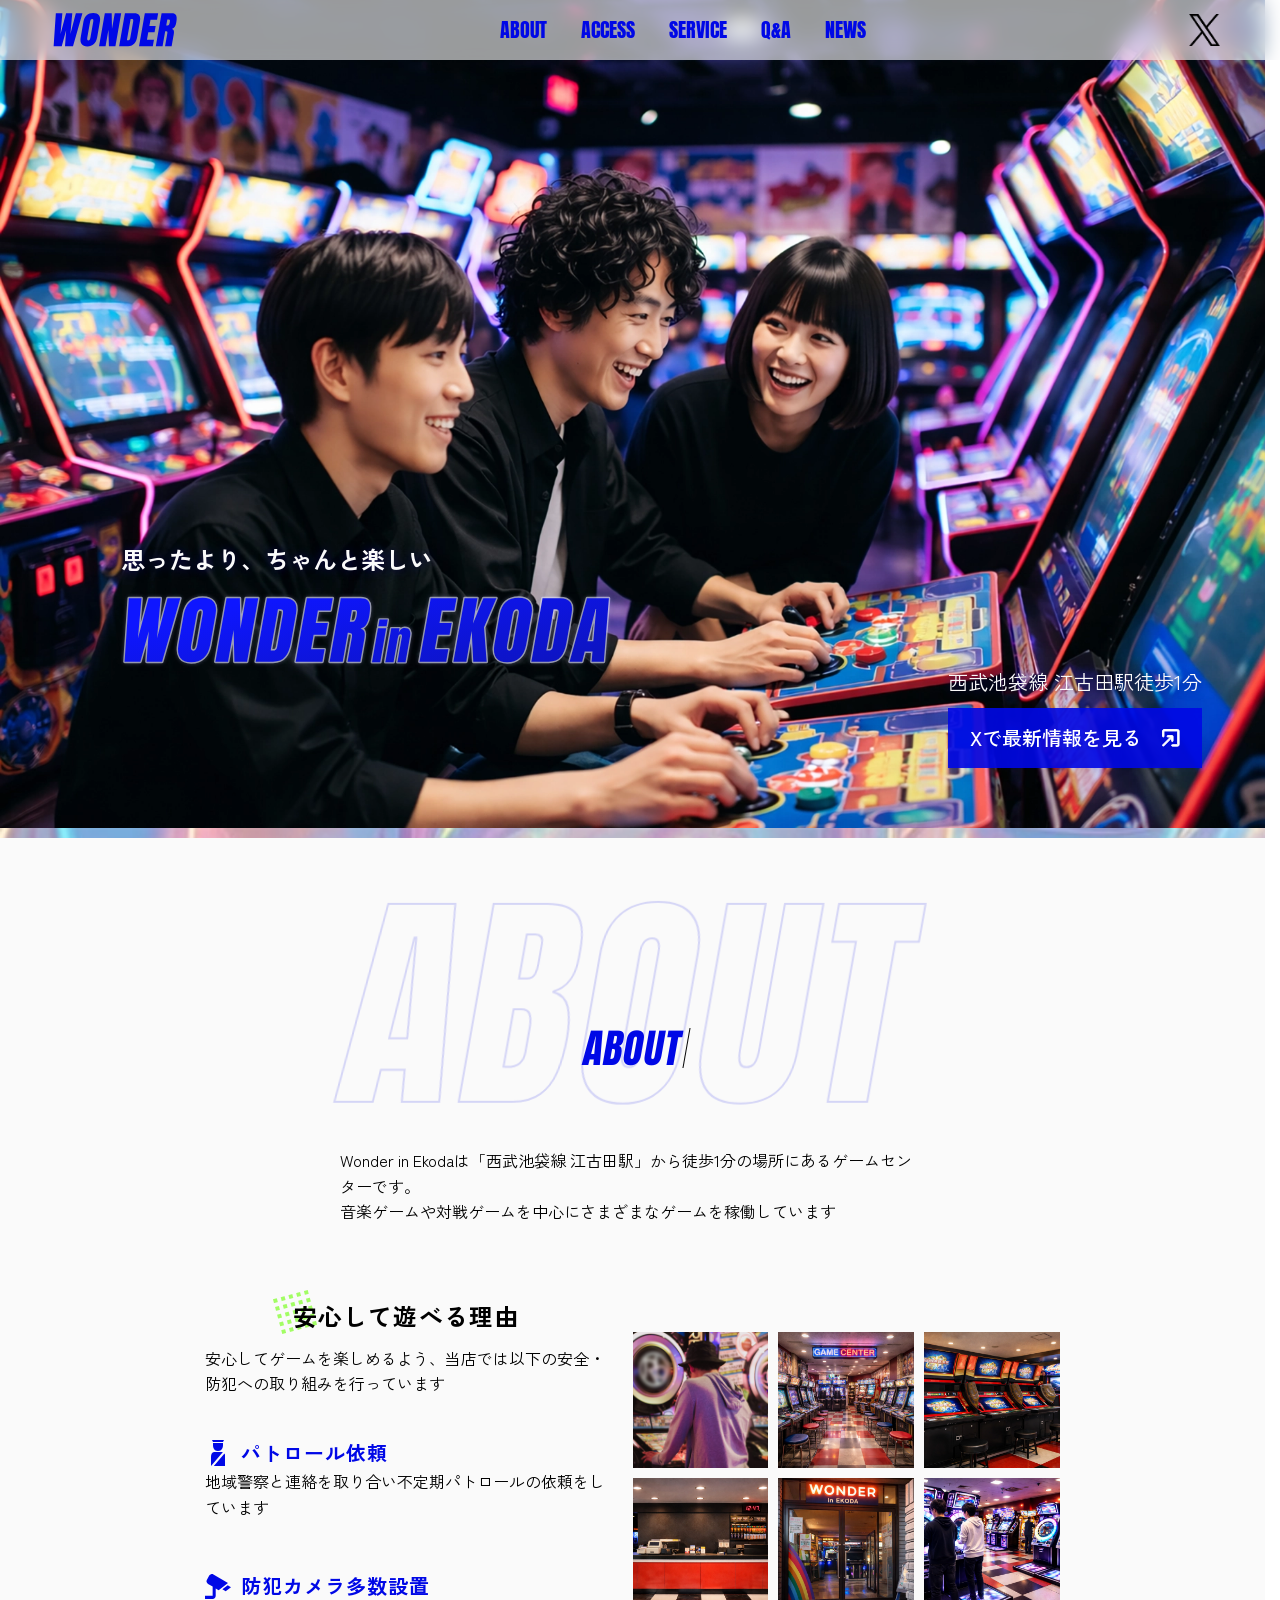
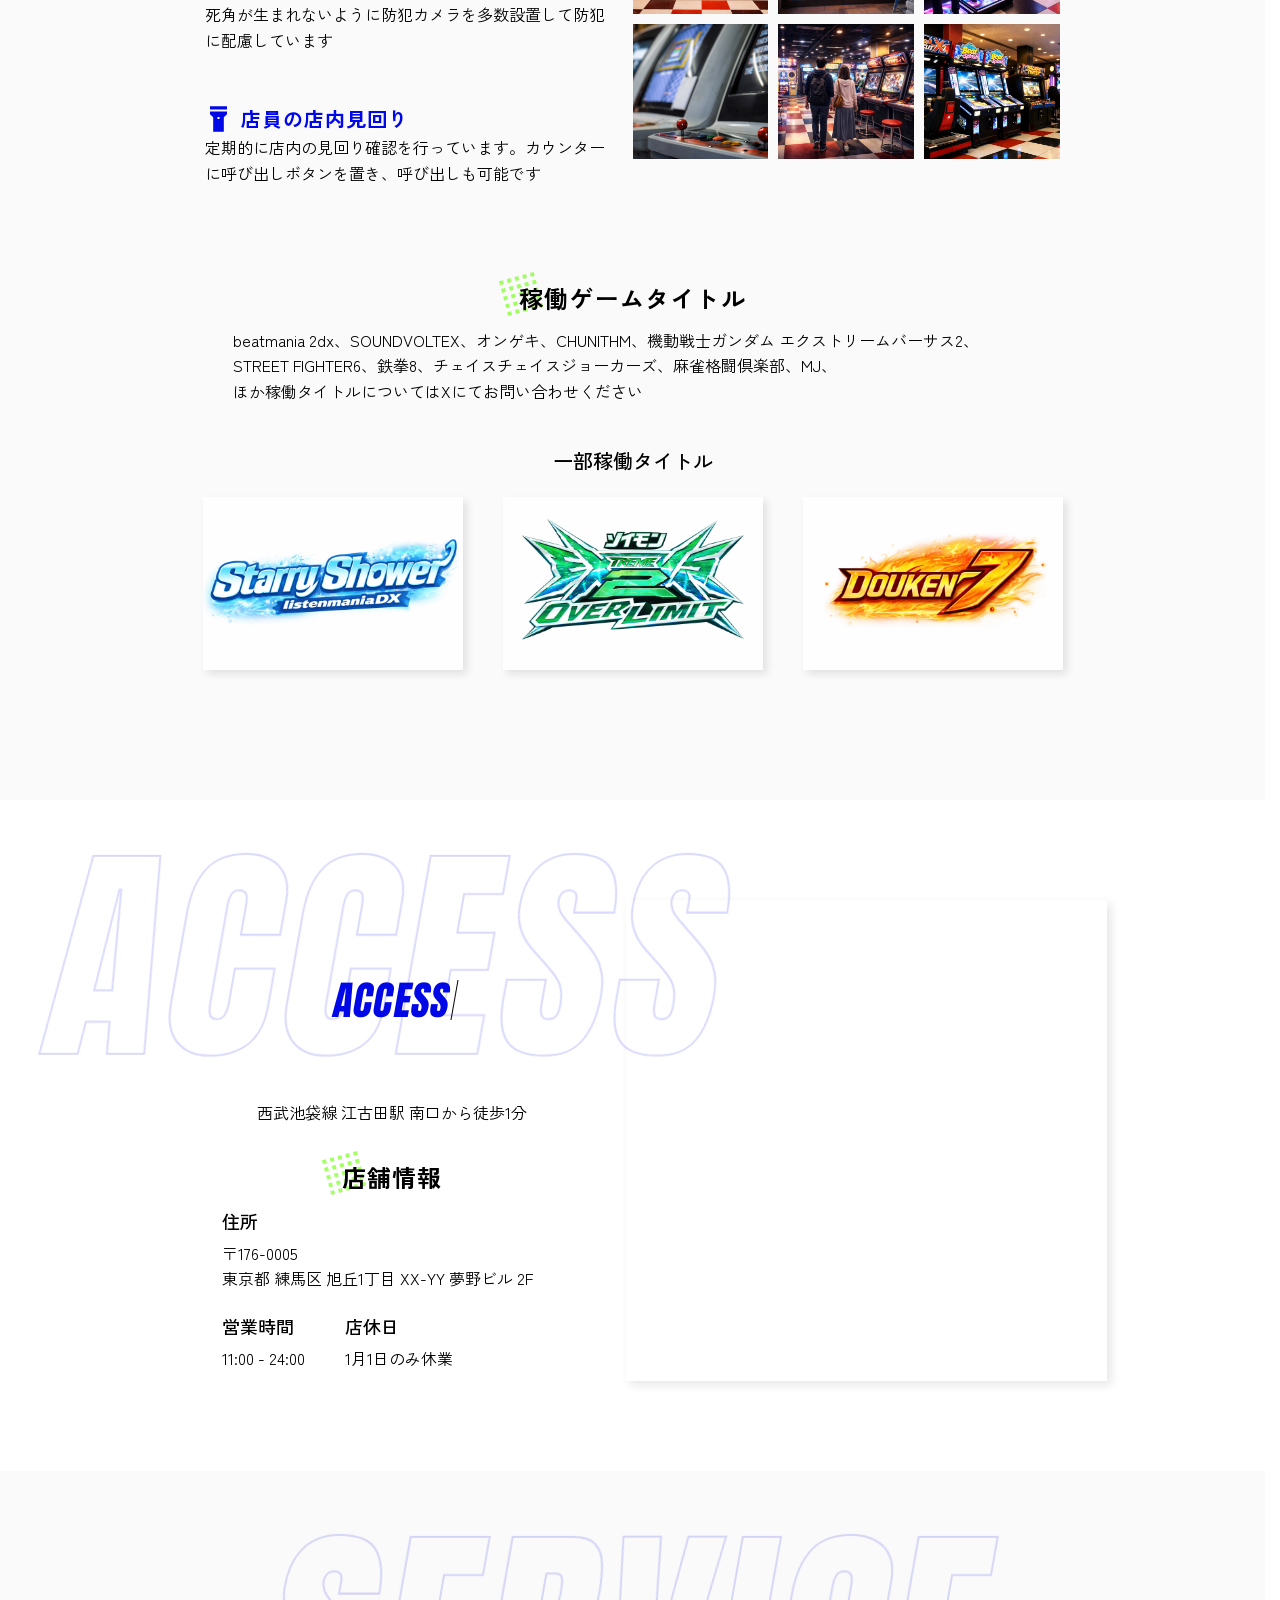
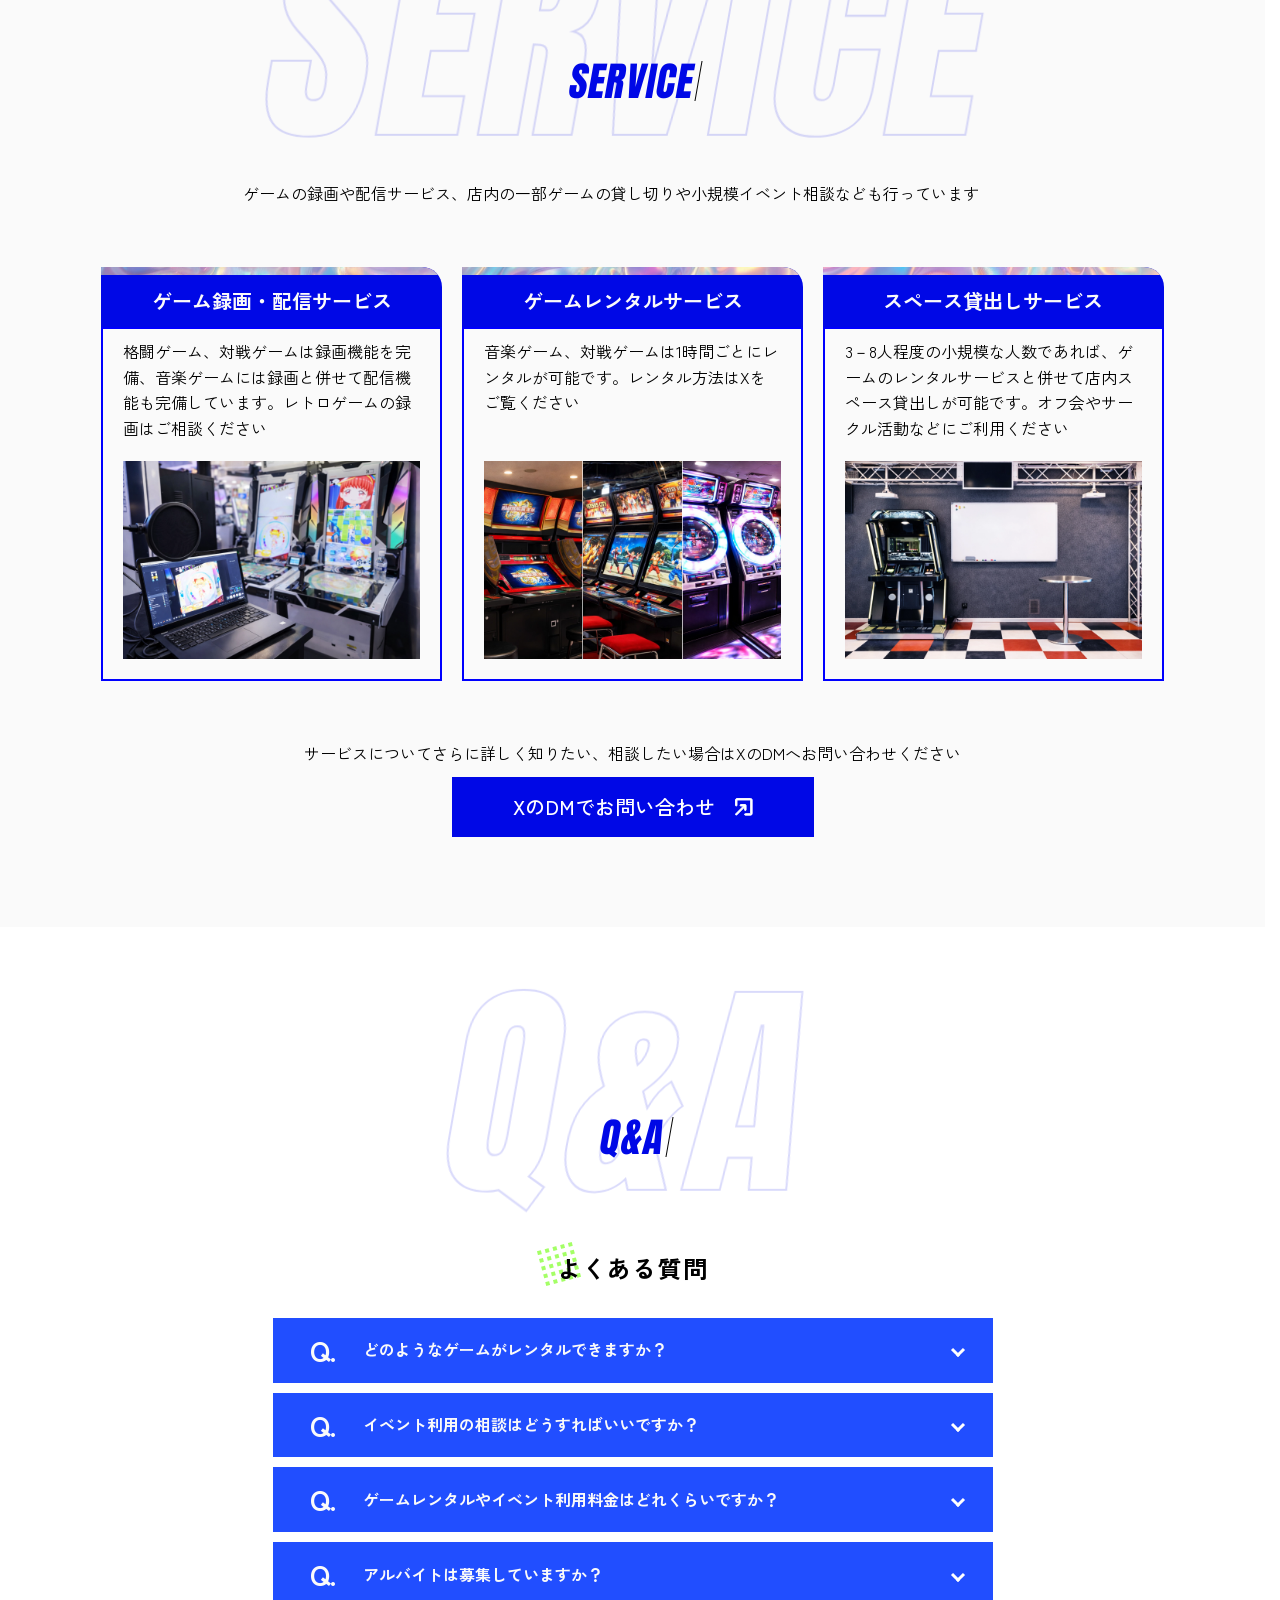
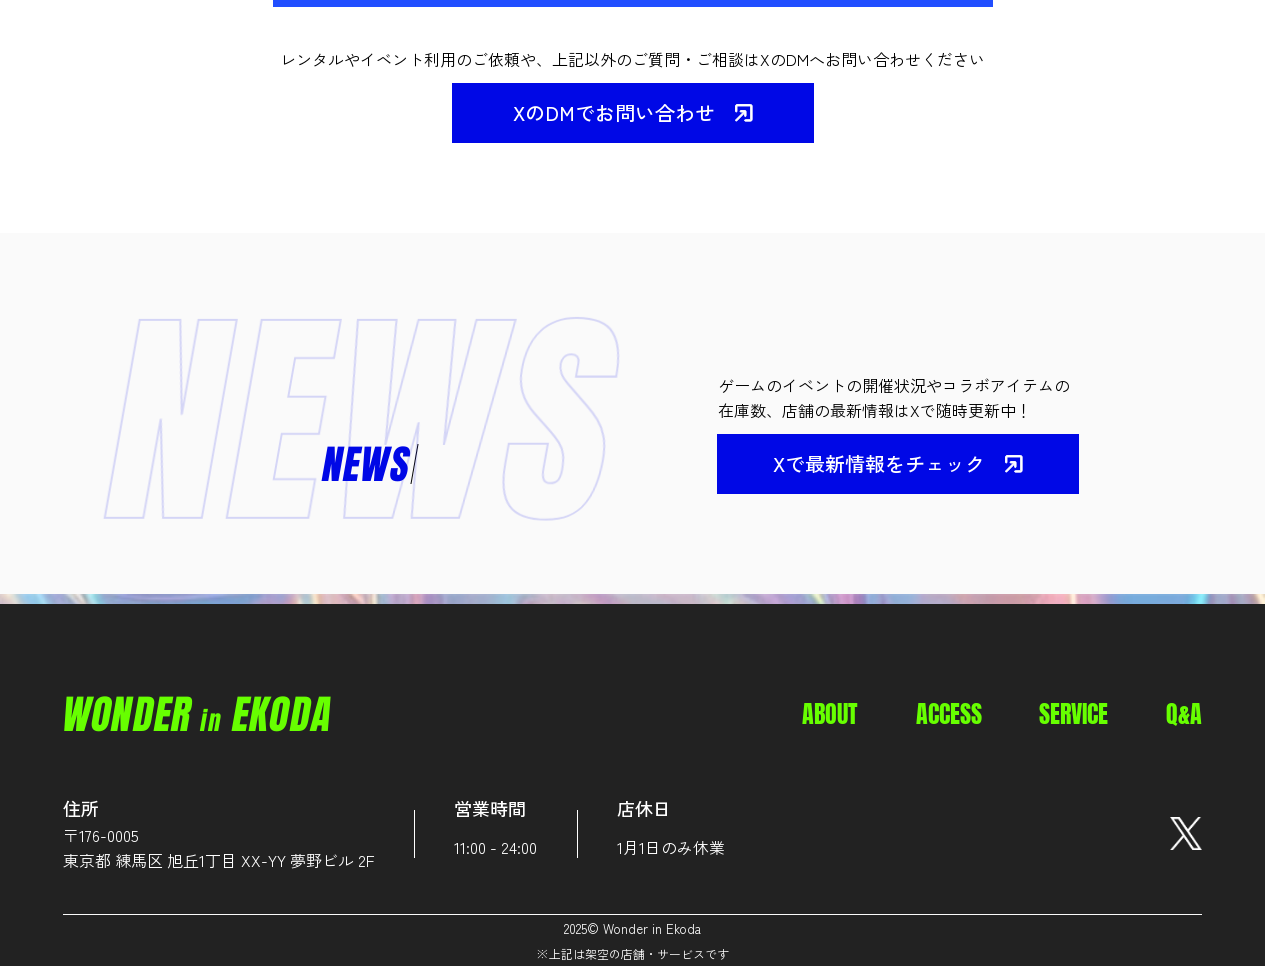
==== commit 5f1743cf: "aboutページ追加" ====
--- a/index.html
+++ b/index.html
@@ -21,6 +21,7 @@
 
   <!-- ===== CSS ===== -->
   <link rel="stylesheet" href="assets/css/style.css" />
+  <link rel="stylesheet" href="https://cdn.jsdelivr.net/npm/swiper@11/swiper-bundle.min.css" />
 
 </head>
 
@@ -32,9 +33,10 @@
       </div>
 
       <!-- ===== navigation menu ===== -->
-    <div class="menu">
-      <nav class="gnav pc" aria-label="グローバルナビゲーション(PCmenu)">
+    <div class="menu pc">
+      <nav class="gnav" aria-label="グローバルナビゲーション(PCmenu)">
         <ul class="gnav__list">
+          <li class="gnav__item"><a href="#about">ABOUT</a></li>
           <li class="gnav__item"><a href="#access">ACCESS</a></li>
           <li class="gnav__item"><a href="#service">SERVICE</a></li>
           <li class="gnav__item"><a href="#qa">Q&A</a></li>
@@ -56,7 +58,7 @@
             <span class="visually-hidden">WONDER in EKODA</span>
             <div class="hero__logo">
               <!-- inlineSVG-SP -->
-              <svg class="sp" id="_レイヤー_1" xmlns="http://www.w3.org/2000/svg" version="1.1" xmlns:xlink="http://www.w3.org/1999/xlink" viewBox="0 0 310 175.02">
+              <svg class="sp svg--shadow" id="_レイヤー_1" xmlns="http://www.w3.org/2000/svg" version="1.1" xmlns:xlink="http://www.w3.org/1999/xlink" viewBox="0 0 310 175.02">
                 <!-- Generator: Adobe Illustrator 29.8.2, SVG Export Plug-In . SVG Version: 2.1.1 Build 3)  -->
                 <defs>
                   <style>
@@ -230,7 +232,7 @@
                 </g>
               </svg>
               <!-- inlineSVG-PC -->
-               <svg class="pc" width="520" height="75" viewBox="15 -5 517 80" fill="none" xmlns="http://www.w3.org/2000/svg">
+               <svg class="pc svg--shadow" width="520" height="75" viewBox="15 -5 517 80" fill="none" xmlns="http://www.w3.org/2000/svg">
                 <path d="M0 68.321L4.5555 0.615505H17.993L14.246 43.3546L25.6492 0.615505H38.4618L34.5976 43.3546L45.8055 0.615505H59.3993L39.9609 68.321H23.4766L25.7844 35.7378L16.7578 68.321H0Z" fill="url(#paint0_linear_370_484)"/>
                 <path d="M71.0602 68.9365C65.5654 68.9365 61.6469 67.308 59.3045 64.051C56.9927 60.7683 56.3817 56.0366 57.4715 49.8559L63.1422 17.6958C64.1642 11.8998 66.372 7.50147 69.7657 4.50088C73.1854 1.50029 77.6687 0 83.2156 0C88.7625 0 92.7037 1.50029 95.0392 4.50088C97.4007 7.50147 98.0705 11.8998 97.0485 17.6958L91.3778 49.8559C90.288 56.0366 87.9953 60.7683 84.4998 64.051C81.0349 67.308 76.555 68.9365 71.0602 68.9365ZM73.3751 56.4726C75.4585 56.4726 76.8506 54.485 77.5515 50.5099L83.3782 17.4649C83.9661 14.131 83.2444 12.464 81.2132 12.464C78.9215 12.464 77.4749 14.1694 76.8735 17.5804L71.0536 50.5868C70.6828 52.6898 70.6764 54.2029 71.0344 55.1262C71.397 56.0238 72.1772 56.4726 73.3751 56.4726Z" fill="url(#paint1_linear_370_484)"/>
                 <path d="M96.8688 68.321L108.807 0.615505H122.948L123.558 33.0449L129.276 0.615505H142.557L130.619 68.321H117.181L116.275 34.4683L110.306 68.321H96.8688Z" fill="url(#paint2_linear_370_484)"/>
@@ -299,8 +301,7 @@
                 </linearGradient>
                 </defs>
               </svg>
-
-            </div>
+                          </div>
           </h2>
         </div>
 
@@ -310,6 +311,9 @@
             Xで最新情報を見る</a>
         </div>
       </div>
+      <div class="hero__bg a is-active"></div>
+      <div class="hero__bg b"></div>
+      <div class="hero__bg c"></div>
     </section>
 
     <div class="accent"></div>
@@ -370,45 +374,86 @@
           </dl>
         </div>
 
+        <!-- 写真リスト・モーダル -->
         <div class="aboutPhotos__wrap pc">
           <ul class="aboutPhotos__list">
             <li class="aboutPhotos__item">
-              <img class="aboutPhotos__photo" src="assets/images/imgStorePhoto01.webp" alt="店内の様子-音楽ゲームを遊ぶ男性">
-            </li>
-            <li class="aboutPhotos__item">
-              <img class="aboutPhotos__photo" src="assets/images/imgStorePhoto02.webp" alt="店内の様子-レトロゲームの筐体が並ぶエリア">
-            </li>
-            <li class="aboutPhotos__item">
-              <img class="aboutPhotos__photo" src="assets/images/imgStorePhoto03.webp" alt="店内の様子-麻雀ゲームの筐体が並ぶエリア">
-            </li>
-            <li class="aboutPhotos__item">
-              <img class="aboutPhotos__photo" src="assets/images/imgStorePhoto04.webp" alt="店内の様子-店内カウンター">
-            </li>
-            <li class="aboutPhotos__item">
-              <img class="aboutPhotos__photo" src="assets/images/imgStorePhoto05.webp" alt="店舗入り口・外観">
-            </li>
-            <li class="aboutPhotos__item">
-              <img class="aboutPhotos__photo" src="assets/images/imgStorePhoto06.webp" alt="店内の様子-音楽ゲームを遊ぶ男子たち">
-            </li>
-            <li class="aboutPhotos__item">
-              <img class="aboutPhotos__photo" src="assets/images/imgStorePhoto07.webp" alt="店内の様子-レトロゲームの筐体">
-            </li>
-            <li class="aboutPhotos__item">
-              <img class="aboutPhotos__photo" src="assets/images/imgStorePhoto08.webp" alt="店内の様子-男女の二人組が店内を見て回っている">
-            </li>
-            <li class="aboutPhotos__item">
-              <img class="aboutPhotos__photo" src="assets/images/imgStorePhoto09.webp" alt="店内の様子-レースゲーム・シューティングゲームの並ぶエリア">
+              <a class="aboutPhotos__link" href="assets/images/imgStorePhoto01.webp">
+                <img class="aboutPhotos__photo" src="assets/images/imgStorePhoto01.webp" alt="店内の様子-音楽ゲームを遊ぶ男性" loading="lazy">
+              </a>
+            </li>
+            <li class="aboutPhotos__item">
+              <a class="aboutPhotos__link" href="assets/images/imgStorePhoto02.webp">
+                <img class="aboutPhotos__photo" src="assets/images/imgStorePhoto02.webp" alt="店内の様子-レトロゲームの筐体が並ぶエリア" loading="lazy">
+              </a>
+            </li>
+            <li class="aboutPhotos__item">
+              <a class="aboutPhotos__link" href="assets/images/imgStorePhoto03.webp">
+                <img class="aboutPhotos__photo" src="assets/images/imgStorePhoto03.webp" alt="店内の様子-麻雀ゲームの筐体が並ぶエリア" loading="lazy">
+              </a>
+            </li>
+            <li class="aboutPhotos__item">
+              <a class="aboutPhotos__link" href="assets/images/imgStorePhoto04.webp">
+                <img class="aboutPhotos__photo" src="assets/images/imgStorePhoto04.webp" alt="店内の様子-店内カウンター" loading="lazy">
+              </a>
+            </li>
+            <li class="aboutPhotos__item">
+              <a class="aboutPhotos__link" href="assets/images/imgStorePhoto05.webp">
+                <img class="aboutPhotos__photo" src="assets/images/imgStorePhoto05.webp" alt="店舗入り口・外観" loading="lazy">
+              </a>
+            </li>
+            <li class="aboutPhotos__item">
+              <a class="aboutPhotos__link" href="assets/images/imgStorePhoto06.webp">
+                <img class="aboutPhotos__photo" src="assets/images/imgStorePhoto06.webp" alt="店内の様子-音楽ゲームを遊ぶ男子たち" loading="lazy">
+              </a>
+            </li>
+            <li class="aboutPhotos__item">
+              <a class="aboutPhotos__link" href="assets/images/imgStorePhoto07.webp">
+                <img class="aboutPhotos__photo" src="assets/images/imgStorePhoto07.webp" alt="店内の様子-レトロゲームの筐体" loading="lazy">
+              </a>
+            </li>
+            <li class="aboutPhotos__item">
+              <a class="aboutPhotos__link" href="assets/images/imgStorePhoto08.webp">
+                <img class="aboutPhotos__photo" src="assets/images/imgStorePhoto08.webp" alt="店内の様子-男女の二人組が店内を見て回っている" loading="lazy">
+              </a>
+            </li>
+            <li class="aboutPhotos__item">
+              <a class="aboutPhotos__link" href="assets/images/imgStorePhoto09.webp">
+                <img class="aboutPhotos__photo" src="assets/images/imgStorePhoto09.webp" alt="店内の様子-レースゲーム・シューティングゲームの並ぶエリア" loading="lazy">
+              </a>
             </li>
           </ul>
-        </div>
-
-      </div>
-      <div class="div--temporary sp" aria-label="店内の写真">
-        <img  class="images--temporary" src="assets/images/temp/imgCarousel.png" alt="店内写真の仮カルーセル画像">
-      </div>
+        </div><!-- aboutPhotos__wrap -->
+      </div><!-- aboutGrid -->
+
+      <!-- スライダー 一番上で表示非表示切り替え-->
+      <!-- swiperアセットに非表示用クラスを付けても、後付けのクラスに上書きされて消えないので親を作って消す -->
+      <div class="sp">
+        <div class="swiper mySlider" aria-label="店内写真スライダー">
+          <div class="swiper-wrapper">
+            <div class="swiper-slide">
+              <img src="assets/images/imgStorePhoto01.webp" alt="店内の様子-音楽ゲームを遊ぶ男性">
+            </div>
+            <div class="swiper-slide">
+              <img src="assets/images/imgStorePhoto02.webp" alt="店内の様子-レトロゲームの筐体が並ぶエリア">
+            </div>
+            <div class="swiper-slide">
+              <img src="assets/images/imgStorePhoto03.webp" alt="店内の様子-麻雀ゲームの筐体が並ぶエリア">
+            </div>
+            <div class="swiper-slide">
+              <img src="assets/images/imgStorePhoto04.webp" alt="店内の様子-店内カウンター">
+            </div>
+          </div>
+
+          <!-- ドット -->
+          <div class="swiper-pagination"></div>
+        </div>
+
+      </div>
+
 
       <div class="about__cta sp">
-        <a class="btn btn--about" href="#top">店内をもっと見る</a>
+        <a class="btn btn--about" href="about.html">店内をもっと見る</a>
       </div>
 
       <div class="aboutGames pc">
@@ -546,56 +591,55 @@
           <h3 class="subTitle subTitle--qa">よくある質問</h3>
       </header>
 
-      <div class="div--temporary div--temporary--qa" aria-label="質問と回答の仮画像">
-        <img  class="images--temporary images--temporary--qa sp" src="assets/images/temp/imgQuestions.jpg" alt="Q&Aの仮画像">
-        <img  class="images--temporary images--temporary--qa pc" src="assets/images/temp/imgQuestions--pc.jpg" alt="Q&Aの仮画像--pc用">
-      </div>
-
-      <!-- <div class="accordion">
-        <details class="qa" open>
+      <div class="accordion">
+        <details class="qa">
           <summary class="qa__q">
             <span class="qa__label">Q.</span>
-            どのようなゲームが遊べますか？
+            <span class="qa__title">どのようなゲームが<br class="sp">レンタルできますか？</span>
             <span class="qa__icon" aria-hidden="true"></span>
           </summary>
           <div class="qa__a">
-            <p><span class="qa__label">A.</span> 音楽・格闘・対戦・レース・麻雀などの最新機種をはじめ、シューティング・ベルトスクロールアクション・レトロビデオゲームを中心に取り揃えています。</p>
+            <span class="qa__label">A.</span>
+            <p>音楽・格闘・対戦・レース・麻雀ゲームなどの最新機種をはじめ、シューティング・ベルトスクロールアクション・レトロビデオゲームなどがレンタル可能です。</p>
           </div>
         </details>
 
         <details class="qa">
           <summary class="qa__q">
             <span class="qa__label">Q.</span>
-            イベント利用の相談はどうすればいいですか？
+            <span class="qa__title">イベント利用の相談は<br class="sp">どうすればいいですか？</span>
             <span class="qa__icon" aria-hidden="true"></span>
           </summary>
           <div class="qa__a">
-            <p><span class="qa__label">A.</span> XのDMにて受け付けております。人数・希望日時・内容(レンタルしたい機種ややりたいこと)をお送りください。</p>
+            <span class="qa__label">A.</span>
+            <p>XのDMにて受け付けております。人数・希望日時・内容(レンタルしたい機種ややりたいこと)をお送りください。</p>
           </div>
         </details>
 
         <details class="qa">
           <summary class="qa__q">
             <span class="qa__label">Q.</span>
-            ゲームレンタルやイベント利用の料金はどれくらいですか？
+            <span class="qa__title">ゲームレンタルやイベント利用料金はどれくらいですか？</span>
             <span class="qa__icon" aria-hidden="true"></span>
           </summary>
           <div class="qa__a">
-            <p><span class="qa__label">A.</span> 機材・時間・内容によって変動します。レンタルしたい機種、日時などが決まりましたら、XのDMで概要をご相談ください。</p>
+            <span class="qa__label">A.</span>
+            <p>機材・時間・内容によって変動します。レンタルしたい機種、日時などが決まりましたら、XのDMで概要をご相談ください。</p>
           </div>
         </details>
 
         <details class="qa">
           <summary class="qa__q">
             <span class="qa__label">Q.</span>
-            アルバイトは募集していますか？
+            <span class="qa__title">アルバイトは<br class="sp">募集していますか？</span>
             <span class="qa__icon" aria-hidden="true"></span>
           </summary>
           <div class="qa__a">
-            <p><span class="qa__label">A.</span> 募集時はXで告知します。最新情報をご確認ください。</p>
+            <span class="qa__label">A.</span>
+            <p>現在、アルバイトの募集はしておりません。再募集の際はXアカウントにて告知しますのでアカウントのフォローをお願いします。</p>
           </div>
         </details>
-      </div>accordion -->
+      </div><!-- accordion -->
 
 
       <div class="qa__cta">
@@ -635,27 +679,38 @@
 
   <!-- ========== Footer ========== -->
   <footer class="footer">
-    <div class="footer__top">
-      <p class="sectionTitle__text sectionTitle__text--footer">WONDER <span>in</span> EKODA</p>
-
-      <div class="access__info">
+    <div class="footer__wrap">
+      <div class="footer__top">
+        <p class="sectionTitle__text sectionTitle__text--footer">WONDER <span>in</span> EKODA</p>
+        <nav class="gnav gnav--footer pc" aria-label="フッターナビゲーション">
+          <ul class="gnav__list gnav__list--footer">
+            <li class="gnav__item gnav__item--footer"><a href="#about">ABOUT</a></li>
+            <li class="gnav__item gnav__item--footer"><a href="#access">ACCESS</a></li>
+            <li class="gnav__item gnav__item--footer"><a href="#service">SERVICE</a></li>
+            <li class="gnav__item gnav__item--footer"><a href="#qa">Q&amp;A</a></li>
+          </ul>
+        </nav>
+      </div>
+
+      <div class="access__info--footer">
         <dl class="access__list access__list--footer">
-          <div class="access__item is--full">
+          <div class="access__item access__item--footer is--full">
             <dt>住所</dt>
             <dd>〒176-0005<br> 東京都 練馬区 旭丘1丁目 XX-YY 夢野ビル 2F</dd>
           </div>
-          <div class="access__item">
+          <div class="access__item access__item--footer footer__item--line--pc">
             <dt>営業時間</dt>
             <dd>11:00 - 24:00</dd>
           </div>
-          <div class="access__item footer__item--line">
+          <div class="access__item access__item--footer footer__item--line">
             <dt>店休日</dt>
             <dd>1月1日のみ休業</dd>
           </div>
         </dl>
-      </div>
-
-      <nav class="gnav gnav--footer" aria-label="フッターナビゲーション">
+        <a class="snsX footer__X--logo pc" href="https://x.com/" target="_blank" rel="noopener noreferrer">X</a>
+      </div>
+
+      <nav class="gnav gnav--footer sp" aria-label="フッターナビゲーション">
         <ul class="gnav__list gnav__list--footer">
           <li class="gnav__item gnav__item--footer"><a href="#about">ABOUT</a></li>
           <li class="gnav__item gnav__item--footer"><a href="#access">ACCESS</a></li>
@@ -663,16 +718,31 @@
           <li class="gnav__item gnav__item--footer"><a href="#qa">Q&amp;A</a></li>
         </ul>
       </nav>
-      <a class="snsX footer__X--logo" href="https://x.com/" target="_blank" rel="noopener noreferrer">X</a>
-    </div>
-
-    <div class="footer__copy">
-      <small class="copy"> 2025&copy; Wonder in Ekoda</small><br>
-      <small class="copy__info">※上記は架空の店舗・サービスです</small>
+      <a class="snsX footer__X--logo sp" href="https://x.com/" target="_blank" rel="noopener noreferrer">X</a>
+
+
+      <div class="footer__copy">
+        <small class="copy"> 2025&copy; Wonder in Ekoda</small><br>
+        <small class="copy__info">※上記は架空の店舗・サービスです</small>
+      </div>
     </div>
     <button class="btn__toTop">
       <a href="#top" aria-label="ページトップへ"></a>
     </button>
   </footer>
+
+  <!-- モーダル実装ChatGPTコピペ photoModalがコンテナ、
+   jsでクリックしたリストの写真の情報を取り込み photoModal__imgのaltに入れ込む-->
+  <dialog class="photoModal" id="photoModal">
+    <button class="photoModal__close" type="button" aria-label="閉じる">×</button>
+    <figure class="photoModal__figure">
+      <img class="photoModal__img" alt="">
+    </figure>
+  </dialog>
+
+  <!-- ===== javascript ===== -->
+  <!-- Swiper JS スライダ用ライブラリ-->
+  <script src="https://cdn.jsdelivr.net/npm/swiper@11/swiper-bundle.min.js"></script>
+  <script src="assets/js/main.js"></script>
 </body>
 </html>
--- a/assets/css/style.css
+++ b/assets/css/style.css
@@ -1,19 +1,24 @@
 /* ========== reset ========== */
 
-*, *::before, *::after{
+*, *::before, *::after {
   box-sizing: border-box;
   margin: 0;
   padding: 0;
   border:0;
 }
 
-html{
-  scroll-behavior: smooth;
+html {
+  /* scroll-behavior: smooth; */
   text-decoration: none;
-}
-
-body{
-  width: 100%;
+  scrollbar-gutter: stable;
+}
+
+body {
+  width: 100%;
+}
+
+summary {
+  list-style-type: none;
 }
 
 svg {
@@ -23,43 +28,12 @@
   backface-visibility: hidden;
 }
 
-/* ========== temporary ========== */
-/* ========== temporary ========== */
-/* ========== temporary ========== */
-
-
-.div--temporary{
-  width: 100vw;
-  margin-left: calc(50% - 50vw);
-  margin-right: calc(50% - 50vw);
-  padding-bottom: 20px;
-}
-
-.images--temporary{
-  display: block;
-  width: 100%;
-  height: auto;
-  aspect-ratio: 402 / 195;
-}
-
-.div--temporary--qa{
-  margin: 0 auto;
-  width: 100%;
-  padding-bottom: 40px;
-}
-.images--temporary--qa{
-  width: 100%;
-  height: auto;
-  aspect-ratio: 362 / 454;
-}
-
-
-
-/* ========== custom Property ========== */
-/* ========== custom Property ========== */
-/* ========== custom Property ========== */
-
-:root{
+
+/* ==============================
+        custom-properties
+============================== */
+
+:root {
   /* ===== color ===== */
   --white: #fafafa;
   --blue: #0008E6;
@@ -67,14 +41,14 @@
   --txColor: black;
 
   /* ===== font ===== */
-  --fs-subText: 0.875rem; /* 14px */
-  --fs-text: 1rem; /* 16px */
-  --fs-sectionItem: 1.25rem; /* 20px */
-  --fs-subTitle-scale: 1.4rem; /* 24px */
-  --fs-subTitle: 1.5rem; /* 24px */
-  --fs-sectionTitle: 2.5rem; /* 40px */
-  --fs-ghost: 7.5rem;/* 120px */
-  --fs-ghost-PC: 14.375rem;/* 230px */
+  --fs-subText-14: 0.875rem; /* 14px */
+  --fs-text-16: 1rem; /* 16px */
+  --fs-sectionItem-20: 1.25rem; /* 20px */
+  --fs-subTitle-scale-22: 1.4rem; /* 22.6px */
+  --fs-subTitle-24: 1.5rem; /* 24px */
+  --fs-sectionTitle-40: 2.5rem; /* 40px */
+  --fs-ghost-120: 7.5rem;/* 120px */
+  --fs-ghost-PC-230: 14.375rem;/* 230px */
   --fw-regular: 400;
   --fw-medium: 500;
   --fw-semibold: 600;
@@ -87,6 +61,32 @@
   --text-shadow-main: 0 0 10px rgba(10, 0, 100, 0.8);
 }
 
+/* ==============================
+        animation
+============================== */
+
+/* メインビューの中身のほんのり移動用 */
+@keyframes panX {
+  0% {
+    transform: translateX(0);}
+  50% {
+    transform: translateX(-5%);}
+  100% {
+    transform: translateX(0);}
+}
+
+/* PCは移動量が大きくなりすぎるので値を調整 */
+@keyframes panX-PC {
+  0% {
+    transform: translateX(0);}
+  50% {
+    transform: translateX(-1%);}
+  100% {
+    transform: translateX(0);}
+}
+
+
+/* セクションタイトル横のキーカーソル用 */
 @keyframes cursorAnimation {
     0% {
         opacity: 1;
@@ -96,35 +96,55 @@
     }
 }
 
-
-/* ========== common ========== */
-/* ========== common ========== */
-/* ========== common ========== */
-.pc{
-  display: none;
-}
-
-.sp{
+/* モーダルの表示時にふんわり出す用 */
+@keyframes modalFadeIn {
+  from {
+    opacity: 0;
+    transform: scale(0.95);
+  }
+  to {
+    opacity: 1;
+    transform: scale(1);
+  }
+}
+
+@keyframes modalBGFadeIn {
+  from {
+    background: rgba(0,0,0,0);
+  }
+  to {
+    background: rgba(0,0,0,0.7);
+  }
+}
+
+
+/* ==============================
+            common
+============================== */
+
+/* SPクラスはすべて表示する */
+.sp {
   display: block;
 }
 
-.btn{
+.btn {
   display: flex;
   width: min(362px, 100%);
-  padding: 20px 40px;
+  padding: 20px 20px;
   justify-content: center;
   align-items: center;
   gap: 20px;
   margin: 0 auto;
   background: var(--blue, #0008E6);
 
-  font-size: var(--fs-subTitle);
+  font-size: var(--fs-sectionItem-20);
   font-weight: var(--fw-medium);
   line-height: 1;
   color: white;
-}
-
-.btn::after{
+  white-space: nowrap;
+}
+
+.btn::after {
   content: "";
   display: block;
   width: 18px;
@@ -134,14 +154,14 @@
   background: url(../images/blank.svg) center / contain no-repeat;
 }
 
-.accent{
+.accent {
   width: 100%;
   height: 10px;
   background-image: url(../images/imgAccentHolo.webp);
   background-size: 100%;
 }
 
-.accent--var01{
+.accent--var01 {
   width: 100%;
   height: 10px;
   background-image: url(../images/imgAccentHolo.webp);
@@ -150,33 +170,28 @@
 }
 
 
-
-/* ========== base ========== */
-/* ========== base ========== */
-/* ========== base ========== */
-
-body{
+body {
   font-family: "Zen Kaku Gothic New", sans-serif;
   font-size: 1rem;
   line-height: 1.6;
 }
 
-img{
+img {
   max-width: 100%;
   height: auto;
   display: block;
 }
 
-a{
+a {
   color: inherit;
   text-decoration: none;
 }
 
-p{
+p {
   letter-spacing: 0.05%;
 }
 
-li{
+li {
   list-style: none;
 }
 
@@ -193,30 +208,31 @@
   border: 0;
 }
 
-.bg--white{
+.bg--white {
   background-color: var(--white);
 }
 
-.section{
+.section {
   display: block;
   justify-content: center;
   width: 100%;
   padding: 120px 4.97% 60px;
   overflow-x: clip;
   text-align: center;
-}
-
-.sectionTitle{
+    overflow: hidden;
+}
+
+.sectionTitle {
   display: flex;
   justify-content: center;
   position: relative;
   padding: 0 0 40px 0;
 }
 
-.sectionTitle__text{
+.sectionTitle__text {
   position: relative;
   font-family: "Anton", sans-serif;
-  font-size: var(--fs-sectionTitle);
+  font-size: var(--fs-sectionTitle-40);
   font-weight: var(--fw-regular);
   line-height: 1;
   letter-spacing: 0.03em;
@@ -225,18 +241,18 @@
   transform: skew(var(--tf-skew));
 }
 
-.sectionTitle__text::after{
+.sectionTitle__text::after {
   content: "";
   position: absolute;
-  height: var(--fs-sectionTitle);
+  height: var(--fs-sectionTitle-40);
   right: -5px;
   border-right:1px solid  black;
   animation: cursorAnimation 1.2s step-start 0s infinite normal both running;
 }
 
-.sectionTitle__ghost{
+.sectionTitle__ghost {
   font-family: "Anton SC", sans-serif;
-  font-size: var(--fs-ghost);
+  font-size: var(--fs-ghost-120);
   line-height: 0.88;
   letter-spacing: 0.03em;
 
@@ -252,11 +268,11 @@
   pointer-events: none;
 }
 
-.subTitle{
+.subTitle {
   position: relative;
   display: inline-block;
   font-family: "Zen Kaku Gothic New";
-  font-size: var(--fs-subTitle);
+  font-size: var(--fs-subTitle-24);
   font-weight: var(--fw-bold);
   line-height: 88%; /* 21.12px */
   text-align: center;
@@ -266,7 +282,7 @@
   z-index: 0;
 }
 
-.subTitle::before{
+.subTitle::before {
   content: "";
   position: absolute;
   z-index: -1;
@@ -279,16 +295,16 @@
   background-size: cover;
 }
 
-.subText{
+.subText {
   padding-bottom: 10px;
 }
 
-.lead{
+.lead {
   padding: 0 0 40px 0;
   text-align: left;
 }
 
-.gnav__list{
+.gnav__list {
   display: flex;
   align-items: center;
   justify-content: space-between;
@@ -297,30 +313,30 @@
   height: 60px;
 }
 
-.gnav__item{
+.gnav__item {
   display: flex;
   align-items: center;
   justify-content: center;
   flex-grow: 1;
 
   font-family: "Anton SC", sans-serif;
-  font-size: var(--fs-sectionItem);
+  font-size: var(--fs-sectionItem-20);
   text-align: center;
   color: var(--blue);
 }
 
-.gnav__item + .gnav__item{
+.gnav__item + .gnav__item {
     border-left: 1px solid rgba(10, 10, 10, 0.6);
     height: 14px;
 }
 
 
 
-/* ========== header ========== */
-/* ========== header ========== */
-/* ========== header ========== */
-
-.header{
+  /* ==============================
+              header
+  ============================== */
+
+.header {
   display: flex;
   justify-content: space-between;
   align-items: center;
@@ -329,13 +345,14 @@
   padding: 0 20px 0 10px;
   position: fixed;
   top: 0;
-  z-index: 50;
+  z-index: 1000;
   background: rgba(255,255,255,.60);
   backdrop-filter: blur(10px);
 }
 
-.site-logo{
-  a{
+.site-logo {
+
+  a {
     width: 128px;
     height: auto;
     aspect-ratio: 128 / 40;
@@ -348,7 +365,7 @@
   }
 }
 
-.snsX{
+.snsX {
 	display: block;
 	overflow: hidden;
   width: 32px;
@@ -361,28 +378,27 @@
 
 
 
-/* ========== hero ========== */
-/* ========== hero ========== */
-/* ========== hero ========== */
-
-.hero{
+  /* ==============================
+              hero
+  ============================== */
+
+.hero {
+  position: relative;
   height: 95vh;
-  background-image: url(../images/imgMain01.webp);
-  background-size: cover;
-  background-repeat: no-repeat;
-  background-position: 53% center;
-}
-
-.hero__inner{
+  overflow: hidden;
+}
+
+.hero__inner {
   height: 95vh;
   padding: 60px 20px 80px;
   display: flex;
   justify-content: space-between;
   flex-direction: column;
-}
-
-.hero__copy{
-  font-size: var(--fs-subTitle);
+  z-index: 10;
+}
+
+.hero__copy {
+  font-size: var(--fs-subTitle-24);
   font-weight: var(--fw-bold);
   color: var(--white);
   text-align: center;
@@ -390,7 +406,7 @@
   text-shadow: var(--text-shadow-main);
 }
 
-.hero__logo{
+.hero__logo {
   z-index: 10;
   margin: 0 auto;
   width: 280px;
@@ -406,56 +422,107 @@
   stroke-linecap: round;
 }
 
-.hero__cta{
+.svg--shadow {
+  path {
+    filter: drop-shadow(0px 0px 2px rgba(169, 169, 226, 0.4));
+  }
+ }
+
+.hero__cta {
   display: flex;
   flex-direction: column;
   align-items: center;
 
-  p{
-    font-size: var(--fs-sectionItem);
+  p {
+    font-size: var(--fs-sectionItem-20);
     font-weight: var(--fw-regular);
     text-shadow: var(--text-shadow-main);
   }
 
-  .btn--hero{
+  .btn--hero {
     margin-top: 20px;
     background-color: rgba(0, 8, 230, 0.9);
    }
 }
 
-.hero__subText{
+.hero__subText {
   color: var(--white);
 }
 
-
-/* ========== about ========== */
-/* ========== about ========== */
-/* ========== about ========== */
-
-
-.aboutGrid{
-  display: flex;
+.hero__bg {
+  position: absolute;
+  top: 0;
+  left: 0;
+  height: 95vh;
+  /* widthを指定しない場合、bottomやrightでの数値入力で表示範囲が広がる */
+  bottom: -5%;
+  right: -5%;
+
+  background-size: cover;
+  background-repeat: no-repeat;
+  background-position: 53% center;
+  opacity: 0;
+  transition: opacity 1.2s ease;
+
+  z-index: -20;
+  animation: panX 18s ease-in-out infinite;
+}
+
+.hero__bg.a {
+  background-image: url(../images/imgMain01.webp);
+}
+.hero__bg.b {
+  background-image: url(../images/imgMain02.webp);
+}
+.hero__bg.c {
+  background-image: url(../images/imgMain03.webp);
+}
+.hero__bg.is-active {
+  opacity: 1;
+}
+
+
+/* ==============================
+            about
+============================== */
+
+.section--about {
+  overflow: visible;
+  padding-inline: 0 ;
+}
+.section--about .lead {
+  padding-inline: 4.97% ;
+}
+
+.aboutGrid {
+  display: flex;
+  padding-inline: 4.97%;
   flex-direction: column;
   align-items: center;
-  text-align: left;
-}
-
-.reason__list{
+  text-align: center;
+}
+
+.reason__list {
   display: flex;
   flex-direction: column;
   gap: 20px;
   margin: 40px 0;
 }
-.reason__title{
+
+.reason__text {
+  text-align: left;
+}
+
+.reason__title {
   display: flex;
   align-items: center;
   gap: 10px;
-  font-size: var(--fs-sectionItem);
+  font-size: var(--fs-sectionItem-20);
   font-weight: var(--fw-bold);
   letter-spacing: 0.05em;
   color: var(--blue);
 
-  &::before{
+  &::before {
     content: "";
     display: inline-block;
     width: 26px;
@@ -464,34 +531,232 @@
   }
 }
 
-.reason__title.camera::before{
+.reason__title.camera::before {
  	background: url(../images/iconAboutCamera.svg) center / contain no-repeat;
 }
 
-.reason__title.light::before{
+.reason__title.light::before {
  	background: url(../images/iconAboutLight.svg) center / contain no-repeat;
 }
 
-.btn--about::after{
+.btn--about::after {
   background: url(../images/arrow.svg) center / contain no-repeat;
 }
 
 
-/* ========== access ========== */
-/* ========== access ========== */
-/* ========== access ========== */
-
-
-.lead--access{
+  /* ==============================
+            about-Page
+  ============================== */
+.section--about--page {
+  padding-top: 180px;
+}
+
+.aboutPhotos__wrap {
+  padding-bottom: 40px;
+}
+
+.aboutPhotos__list {
+  display: grid;
+  gap: 10px;
+  grid-template-columns: 1fr 1fr 1fr;
+
+  .aboutPhotos__item {
+    aspect-ratio: 1 / 1;
+    overflow: hidden;
+    transition: 0.1s;
+  }
+
+  .aboutPhotos__item:hover {
+    transform: scale(1.05);
+  }
+
+  .aboutPhotos__photo {
+    cursor: zoom-in;
+    width: 100%;
+    height: 100%;
+    display: block;
+    object-fit: cover;
+    object-position: center;
+    transition: 0.1s;
+  }
+  .aboutPhotos__photo:hover {
+    transform: scale(1.05);
+  }
+}
+
+.aboutGames {
+  display: flex;
+  flex-direction: column;
+  align-items: center;
+  padding-top: 60px;
+
+  h3 {
+    width: fit-content;
+  }
+
+  .lead--aboutGames {
+    width: min(800px, 100%);
+    padding: 0 ;
+  }
+
+  .aboutGames--miniTitle {
+    font-size: var(--fs-sectionItem-20);
+    font-weight: var(--fw-medium);
+    padding-top: 40px;
+  }
+}
+
+.aboutGames__list {
+  display: flex;
+  flex-direction: row;
+  justify-content: space-between;
+  gap: 30px;
+  width: min(860px, 100%);
+  padding: 20px 0 40px 0;
+
+  .aboutGames__item {
+    aspect-ratio: 256 / 171;
+  }
+
+  .aboutGames__photo {
+    width: 100%;
+    display: block;
+    object-fit: cover;
+    object-position: center;
+    box-shadow: 4px 4px 8px rgba(0, 0, 0, 0.1);
+  }
+}
+
+.section--access--under {
+  padding-bottom: 120px;
+}
+
+/*=========== スライダ用 ChatGPTコピペ ===========*/
+
+
+.section--about .mySlider {
+  width: 100%;
+  padding-left: 0;
+  padding-right: 0;
+  box-sizing: border-box;
+  overflow: hidden;
+}
+
+.mySlider .swiper-wrapper {
+  position: relative;
+  padding-bottom: 30px;
+}
+
+.mySlider .swiper-slide img {
+  width: 100%;
+  height: auto;
+  display: block;
+}
+
+/* ちょい“中央が主役”感：中央以外を少し薄く */
+.mySlider .swiper-slide {
+  width: 80%;
+  opacity: .55;
+  transform: scale(0.8);
+  transition: opacity .25s, transform .25s;
+}
+
+.mySlider .swiper-slide-active {
+  opacity: 1;
+  transform: scale(1);
+}
+
+/* ドット位置・サイズはここで調整 */
+.mySlider .swiper-pagination {
+  position: absolute;
+  height: auto;
+}
+
+.mySlider .swiper-pagination-bullet {
+  width: 6px;
+  height: 6px;
+  background: #ccc;
+  opacity: 1;
+}
+
+.mySlider .swiper-pagination-bullet-active {
+  background: var(--blue);
+}
+
+/*=========== モーダル実装ChatGPTコピペ ===========*/
+
+.photoModal {
+  position:fixed;/* fixedで決まった位置に出す */
+  margin: auto;
+  border: none;
+  padding: 0;
+  background: transparent;
+  max-width: min(90vw, 1000px);
+
+  opacity: 0; /* アニメーションするので0にしておく */
+  transform: scale(0.95);
+}
+
+ /* オープン属性がついたらアニメーションさせて表示する */
+.photoModal[open] {
+  animation: modalFadeIn 0.2s ease forwards;
+}
+
+.photoModal::backdrop {
+  background: rgba(0,0,0,.7);
+}
+
+.photoModal[open]::backdrop {
+  background: rgba(0,0,0,0.7);
+  animation: modalBGFadeIn 0.2s ease forwards;
+}
+
+.photoModal__figure {
+  margin: 0;
+}
+
+.photoModal__img {
+  width: 100%;
+  height: auto;
+  display: block;
+  max-height: 80vh;
+  object-fit: contain; /* 画像を全部表示する為にcontainに */
+  background: #000;
+}
+
+/* モーダルの右上のクローズボタン */
+.photoModal__close {
+  position: absolute;
+  height: 40px;
+  aspect-ratio: 1 / 1 ; /* 背景を真四角にするために 1/1に*/
+  right: 0;
+  font-size: var(--fs-sectionTitle-40);
+  background: var(--blue);
+  border: none;
+  color: white;
+  cursor: pointer;
+  z-index: 10;
+  display: flex;
+  align-items: center;
+  justify-content: center;
+}
+
+
+/* ==============================
+             access
+ ============================== */
+
+
+.lead--access {
   text-align: center;
 }
 
-.access__map{
+.access__map {
   width: 100%;
   position: relative;
 }
 
-.access__map iframe{
+.access__map iframe {
   position: absolute;
   top: 0;
   left: 0;
@@ -502,43 +767,43 @@
   border: none;
 }
 
-.access__info{
+.access__info {
   padding-top: 40px;
   text-align: center;
 }
 
-.access__list{
+.access__list {
   display: grid;
   grid-template-columns: max-content 1fr;
   row-gap:20px;
   column-gap: 40px;
 }
 
-.access__item{
+.access__item {
   display: grid;
   gap: 5px;
   text-align: left;
 
-  dd{
-    font-size: var(--fs-text) ;
-  }
-}
-
-.access__item.is--full{
+  dd {
+    font-size: var(--fs-text-16) ;
+  }
+}
+
+.access__item.is--full {
   grid-column: 1 / -1;
 }
 
-.access__item dt{
+.access__item dt {
   font-size: 1.125rem;
   font-weight: var(--fw-medium);
 }
 
 
-/* ========== SERVICE ========== */
-/* ========== SERVICE ========== */
-/* ========== SERVICE ========== */
-
-.service__list{
+  /* ==============================
+              access
+  ============================== */
+
+.service__list {
   display: flex;
   flex-direction: column;
   justify-content: center;
@@ -546,7 +811,14 @@
   padding-bottom: 40px;
 }
 
-.service__title{
+/* 右上のコーナーを削る処理  */
+.service__card {
+  border-top-right-radius: 20px;
+  corner-shape: bevel;
+  overflow: hidden;
+}
+
+.service__title {
   position: relative;
   padding-top: 8px;
   overflow: hidden;
@@ -557,12 +829,12 @@
   height: 70px;
   background-color:var(--blue);
 
-  font-size: var(--fs-sectionItem);
+  font-size: var(--fs-sectionItem-20);
   font-weight: var(--fw-bold);
   color: var(--white);
 }
 
-.service__title::before{
+.service__title::before {
   content: "";
   position: absolute;
   overflow: hidden;
@@ -574,15 +846,15 @@
   background-position: center 10%;
 }
 
-.acceline02::before{
+.acceline02::before {
   background-position: center 40%;
 }
 
-.acceline03::before{
+.acceline03::before {
   background-position: center 90%;
 }
 
-.service__text{
+.service__text {
   display: flex;
   flex-direction: column;
   justify-content: center;
@@ -591,7 +863,7 @@
   height: auto;
   padding: 10px 20px 20px;
   border: 2px solid blue;
-  font-size: var(--fs-text);
+  font-size: var(--fs-text-16);
 
   img {
     max-width: 100%;
@@ -599,60 +871,181 @@
 }
 
 
-/* ========== q&a ========== */
-/* ========== q&a ========== */
-/* ========== q&a ========== */
-
-.qa__cta{
+  /* ==============================
+                q&a
+  ============================== */
+
+
+.accordion {
+  display: grid;
+  grid-template-columns: auto;
+  gap: 10px;
+  width: 100%;
+  padding-bottom: 40px;
+}
+
+.qa__q {
+  min-width: 0;
+  display: grid;
+  grid-template-columns: 40px minmax(0, 1fr) auto;
+  text-align: left;
+  gap: 20px;
+  padding: 10px 30px;
+  background-color: rgb(33, 78, 255);
+  color: var(--white);
+  font-size: var(--fs-text-16);
+  font-weight: var(--fw-semibold);
+
+  .qa__label {
+    text-align: center;
+    font-size: 1.75rem;
+  }
+
+  .qa__title {
+    display: flex;
+    align-items: center;
+    margin-right: auto;
+  }
+
+  .qa__icon {
+  display: block;
+  width: 10px;
+  height: auto;
+  aspect-ratio: 1 / 1;
+
+  margin: auto 0;
+  border-right: 3px solid rgb(255,255,255);
+  border-bottom: 3px solid rgb(255,255,255);
+  transform: rotateZ(45deg);
+  transition: 0.4s;
+  }
+}
+
+/*  */
+details[open] .qa__icon {
+  transform: rotate(-495deg);
+}
+
+details {
+  /* --------アコーディオンの中身のスタイル-------- */
+  &::details-content {
+    transition:
+      height 0.4s,
+      opacity 0.4s,
+      content-visibility 0.4s allow-discrete;
+    height: 0;
+    opacity: 0;
+    overflow: clip;
+  }
+
+  /* --------アコーディオンの中身のスタイル（開いている時）-------- */
+  &[open]::details-content {
+    opacity: 1;
+  }
+
+  /* アコーディオンが開いた時のスタイル */
+  &[open] .icon {
+    transform: rotate(180deg);
+  }
+}
+
+.qa__a {
+  display: grid;
+  grid-template-columns: 40px minmax(0 ,1fr);
+  padding: 10px 20px 10px 30px;
+  gap: 20px;
+
+  border: 3px solid rgb(33, 78, 255);
+
+  .qa__label {
+    margin: auto 0;
+    font-size: var(--fs-text-16);
+    font-weight: var(--fw-semibold);
+    text-align: center;
+    font-size: 1.75rem;
+    color: var(--blue);
+  }
+
+  p {
+    text-align: left;
+    font-weight: var(--fw-medium);
+  }
+}
+
+.qa__cta {
   display: flex;
   flex-direction: column;
   align-items: center;
 }
 
-.subTitle--qa{
+.subTitle--qa {
   padding-bottom: 40px;
 }
 
-
-
-/* ========== news ========== */
-/* ========== news ========== */
-/* ========== news ========== */
-
-.btn--news{
-  font-size: var(--fs-subTitle-scale);
-}
-
-
-/* ========== footer ========== */
-/* ========== footer ========== */
-/* ========== footer ========== */
-
-.footer{
+/* === 外部サイトからのコピペ ===*/
+/* 古いブラウザに対応させるために下記を記載する */
+@supports (interpolate-size: allow-keywords) {
+  :root {
+    interpolate-size: allow-keywords; /* height:0（数値型） → auto（文字型） のアニメーションを可能にするための指定 */
+  }
+  details[open]::details-content {
+    height: auto;
+  }
+}
+
+/* height:0→autoへのアニメーションが対応していない場合は、固定値にアニメーションさせる */
+@supports not (interpolate-size: allow-keywords) {
+  details[open]::details-content {
+    height: 400px;
+    overflow-y: scroll;
+  }
+}
+/* === 外部サイトからのコピペ ===*/
+
+
+  /* ==============================
+              news
+  ============================== */
+
+.btn--news {
+  font-size: var(--fs-sectionItem-20);
+}
+
+
+  /* ==============================
+              footer
+  ============================== */
+
+.footer {
   padding: 100px 4.97% 0;
   background-color: #222222;
   color: white;
 }
 
-.access__list--footer{
-  column-gap: 40px;
-}
-
-.sectionTitle__text--footer{
+
+.sectionTitle__text--footer {
   font-family: "Anton", sans-serif;
   color: var(--green);
 
-  span{
-    font-size: var(--fs-subTitle);
-  }
-}
-
-.footer__item--line{
+  span {
+    font-size: var(--fs-subTitle-24);
+  }
+}
+
+.sectionTitle__text--footer::after {
+  display: none;
+}
+
+.access__info--footer {
+  padding-top: 60px;
+}
+
+.footer__item--line {
   position: relative;
   padding-left: 40px;
 }
 
-.footer__item--line::before{
+.footer__item--line::before {
   content: "";
   position: absolute;
   top: 50%;
@@ -662,33 +1055,33 @@
   background: rgb(255,255,255);
 }
 
-.gnav--footer{
+.gnav--footer {
   text-align: center;
   height: auto;
   padding: 60px 0 40px 0;
 }
 
-.gnav__list--footer{
+.gnav__list--footer {
   width: 100%;
   height: auto;
   padding: 0;
 }
-.gnav__item--footer{
+.gnav__item--footer {
   color: var(--green);
   flex-grow: 0;
 }
 
-.footer__X--logo{
+.footer__X--logo {
   margin: 0 auto;
 	background: url(../images/x-logo/logo-white.png) center / contain no-repeat;
 }
 
-.footer__copy{
+.footer__copy {
   text-align: center;
   padding-top: 40px;
 }
 
-.footer__copy::before{
+.footer__copy::before {
   content: "";
   display: block;
   width: 100%;
@@ -696,24 +1089,29 @@
   border-top: 1px solid var(--white);
 }
 
-.copy__info{
+.copy__info {
   text-align: center;
   font-size: 12px;
 }
 
 
-.btn__toTop{
+.btn__toTop {
+  z-index: 100;
   position: fixed;
   display: block;
   width: 70px;
   height: 70px;
   aspect-ratio: 1 / 1;
-  bottom: 20px;
+  bottom: -20px;
   right: 20px;
   background-color: var(--blue);
   align-items: center;
-
-  a{
+  box-shadow: 0px 0px 6px rgba(255, 255, 255, 0.2);
+  opacity: 0;
+  pointer-events: none;
+  transition: 0.2s;
+
+  a {
     display: block;
     width: 100%;
     height: 100%;
@@ -723,35 +1121,49 @@
 
 }
 
-/* ========== PC ========== */
-/* いったん非表示 */
+.btn__toTop.is-show{
+  opacity: 1;
+  pointer-events: auto;
+  bottom: 20px;
+}
+
+/* PCクラスは表示しない */
+.pc {
+  display: none;
+}
+
+
+/* ============================================================
+                    media query - forPC
+============================================================ */
 
 @media screen and ( min-width: 769px) {
 
-  /* ========== common-PC ========== */
-  /* ========== common-PC ========== */
-  /* ========== common-PC ========== */
-
-  .sp{
+  /* ==============================
+            common - forPC
+  ============================== */
+
+  /* メディアクエリ内においてSPクラスは表示しない */
+  .sp {
     display: none;
   }
 
-  .pc{
+  .pc {
     display: block;
   }
 
-  .section{
+  .section {
     width: 100%;
     padding: 190px 8% 90px;
     overflow-x: clip;
   }
 
-  .sectionTitle{
+  .sectionTitle {
     padding: 0 0 80px 0;
   }
 
-  .sectionTitle__ghost{
-    font-size: var(--fs-ghost-PC);
+  .sectionTitle__ghost {
+    font-size: var(--fs-ghost-PC-230);
     line-height: 0.88;
     letter-spacing: 0.03em;
 
@@ -762,39 +1174,40 @@
     top: -0.54em;
   }
 
-  .lead{
+  .lead {
     width: min(680px,100%);
     padding: 0 0 80px 0;
     margin: 0 auto;
   }
 
-  /* ========== header-PC ========== */
-  /* ========== header-PC ========== */
-  /* ========== header-PC ========== */
-
-  .header{
+
+  /* ==============================
+              header-PC
+  ============================== */
+
+  .header {
     padding-inline: 50px 60px;
   }
 
-  .menu{
+  .menu {
     width: min(400px, 100%);
   }
 
-  .gnav__item+.gnav__item{
+  .gnav__item+.gnav__item {
     border-style: none;
   }
 
 
-  /* ========== hero-PC ========== */
-  /* ========== hero-PC ========== */
-  /* ========== hero-PC ========== */
-
-  .hero{
+  /* ==============================
+                hero-PC
+  ============================== */
+
+  .hero {
     height: 92vh;
     background-position: 53% center;
   }
 
-  .hero__inner{
+  .hero__inner {
     display: flex;
     height: 92vh;
     padding: 60px 20px 80px;
@@ -804,7 +1217,7 @@
     position: relative;
   }
 
-  .hero__main{
+  .hero__main {
     display: flex;
     flex-direction: column;
     align-items: flex-start;
@@ -813,7 +1226,7 @@
     bottom: 160px;
   }
 
-  .hero__logo{
+  .hero__logo {
     z-index: 10;
     width: 524px;
     height: auto;
@@ -822,63 +1235,67 @@
     stroke-width: 3px;
   }
 
-  .hero__cta{
+  .hero__cta {
     position: absolute;
     bottom: 60px;
     right: 5%;
 
-    .btn--hero{
+    .btn--hero {
     margin-top: 10px;
-  }
-  }
-
-  /* ========== about-PC ========== */
-  /* ========== about-PC ========== */
-  /* ========== about-PC ========== */
-
-  .section--about{
+    }
+  }
+
+  .hero__bg {
+  animation: none;
+  }
+
+  /* ==============================
+              about-PC
+  ============================== */
+
+  .section--about {
     padding-inline: 12.5%;
   }
 
-  .aboutGrid{
+  .aboutGrid {
     display: grid;
     grid-template-columns: 1fr 1fr;
     width: min(1140px, 100%);
     margin: 0 auto;
   }
 
-  .aboutText{
+  .aboutText {
     display: flex;
     width: 94%;
     height: 100%;
     flex-direction: column;
     justify-content: space-between;
 
-    .subTitle--reason{
+    .subTitle--reason {
       width: fit-content; /* 要素を中身の幅に合わせる  */
       margin: 0 auto;
     }
 
-    .reason__list{
+    .reason__list {
       gap: 50px;
     }
   }
 
-  .aboutPhotos__wrap{
+  .aboutPhotos__wrap {
     margin-left: auto;
   }
 
-  .aboutPhotos__list{
+  .aboutPhotos__list {
     display: grid;
     gap: 10px;
     grid-template-columns: 1fr 1fr 1fr;
 
-    .aboutPhotos__item{
+    .aboutPhotos__item {
       aspect-ratio: 1 / 1;
       overflow: hidden;
     }
 
-    .aboutPhotos__photo{
+    .aboutPhotos__photo {
       width: 100%;
       height: 100%;
       display: block;
@@ -887,29 +1304,29 @@
     }
   }
 
-  .aboutGames{
+  .aboutGames {
     display: flex;
     flex-direction: column;
     align-items: center;
     padding-top: 60px;
 
-    h3{
+    h3 {
       width: fit-content;
     }
 
-    .lead--aboutGames{
+    .lead--aboutGames {
       width: min(800px, 100%);
       padding: 0 ;
     }
 
-    .aboutGames--miniTitle{
-      font-size: var(--fs-sectionItem);
+    .aboutGames--miniTitle {
+      font-size: var(--fs-sectionItem-20);
       font-weight: var(--fw-medium);
       padding-top: 40px;
     }
   }
 
-  .aboutGames__list{
+  .aboutGames__list {
     display: flex;
     flex-direction: row;
     justify-content: space-between;
@@ -917,11 +1334,11 @@
     width: min(860px, 100%);
     padding-top: 20px;
 
-    .aboutGames__item{
+    .aboutGames__item {
       aspect-ratio: 256 / 171;
     }
 
-    .aboutGames__photo{
+    .aboutGames__photo {
       width: 100%;
       display: block;
       object-fit: cover;
@@ -930,50 +1347,51 @@
     }
   }
 
-  /* ========== access-PC ========== */
-  /* ========== access-PC ========== */
-  /* ========== access-PC ========== */
-
-  .section--access{
+  /* ==============================
+              access-PC
+  ============================== */
+
+  .section--access {
     padding-top: 100px;
     padding-inline: 12.5%;
   }
 
-  .access__info--pc{
+  .access__info--pc {
     padding-top: 80px;
   }
-  .access__wrap--pc{
+
+  .access__wrap--pc {
     display: grid;
     grid-template-columns: 1fr 1fr;
     width: min(1140px, 100%);
     margin: 0 auto;
   }
 
-  .lead--access{
+  .lead--access {
     padding: 0;
   }
 
-  .access__list{
+  .access__list {
     width: min(340px,100%);
     margin: 0 auto;
   }
 
-  .access__map{
+  .access__map {
     width: min(500px, 100%);
     aspect-ratio: 1 / 1;
     margin-left: auto;
   }
 
-  /* ========== service-PC ========== */
-  /* ========== service-PC ========== */
-  /* ========== service-PC ========== */
-
-  .lead--service{
+  /* ==============================
+              service-PC
+  ============================== */
+
+  .lead--service {
     padding-bottom: 60px;
     width: min(780px, 100%);
   }
 
-  .service__list{
+  .service__list {
     display: grid;
     grid-template-columns: repeat(3, 1fr);
     gap: 20px;
@@ -983,12 +1401,12 @@
     margin: 0 auto;
   }
 
-  .service__card{
+  .service__card {
     display: flex;
     flex-direction: column;
   }
 
-  .service__text{
+  .service__text {
     display: flex;
     flex-direction: column;
     gap: 10px;
@@ -1003,32 +1421,34 @@
   }
 
 
-   /* ========== service-PC ========== */
-   /* ========== service-PC ========== */
-   /* ========== service-PC ========== */
-
-  .sectionTitle--qa{
+   /* ==============================
+                Q&A-PC
+  ============================== */
+
+  .sectionTitle--qa {
     padding-bottom: 100px;
   }
 
-  .div--temporary--qa{
+  .accordion {
+    margin: 0 auto;
     width: min(720px, 100%);
   }
 
-  .images--temporary--qa{
-    aspect-ratio: 1440 / 716;
-  }
-
-  /* ========== news-PC ========== */
-  /* ========== news-PC ========== */
-  /* ========== news-PC ========== */
-
-  .section--news{
+  .qa__a {
+    padding: 20px 20px 20px 30px;
+  }
+
+
+  /* ==============================
+                news-PC
+  ============================== */
+
+  .section--news {
     padding-top: 140px;
     padding-bottom: 100px;
   }
 
-  .news__wrap{
+  .news__wrap {
     display: grid;
     grid-template-columns: 1fr 1fr;
     align-items: end;
@@ -1036,15 +1456,91 @@
     margin:0 auto;
   }
 
-  .sectionTitle--news{
+  .sectionTitle--news {
     padding-bottom: 10px;
   }
 
-  .lead--news{
+  .lead--news {
     width: min(360px, 100%);
     padding-bottom: 10px;
   }
 
-
-
-}
+  /* ========== footer-PC ========== */
+  /* ========== footer-PC ========== */
+  /* ========== footer-PC ========== */
+
+  .footer {
+    padding-top: 90px;
+  }
+
+  .footer__wrap {
+    width: min(1140px,100%);
+    margin: 0 auto;
+  }
+
+  .footer__top {
+    display: flex;
+    justify-content: space-between;
+    align-items: center;
+    height: auto;
+  }
+
+  .gnav--footer {
+    width: min(400px, 100%);
+    padding: 0;
+  }
+
+  .gnav__item--footer {
+    font-size: var(--fs-subTitle-24);
+  }
+
+  .access__info--footer {
+    display: flex;
+    justify-content: space-between;
+  }
+
+  .access__list--footer {
+    width: min(720px, 100%);
+    display: grid;
+    grid-template-columns: max-content max-content max-content;
+    row-gap:20px;
+    column-gap: 40px;
+    margin: 0;
+  }
+
+  .access__item--footer {
+    object-fit: cover;
+    gap: 0;
+  }
+
+  .access__item--footer.is--full {
+    grid-column: 1;
+  }
+
+  .footer__X--logo {
+    margin-right: 0;
+  }
+
+  .footer__item--line--pc {
+    position: relative;
+    padding-left: 40px;
+  }
+
+  .footer__item--line--pc::before {
+    content: "";
+    position: absolute;
+    top: 50%;
+    transform: translateY(-50%);
+    width: 1px;
+    height: 60%;
+    background: rgb(255,255,255);
+  }
+
+  .btn__toTop {
+    bottom: 100px;
+    right: 100px;
+  }
+
+}
+
+
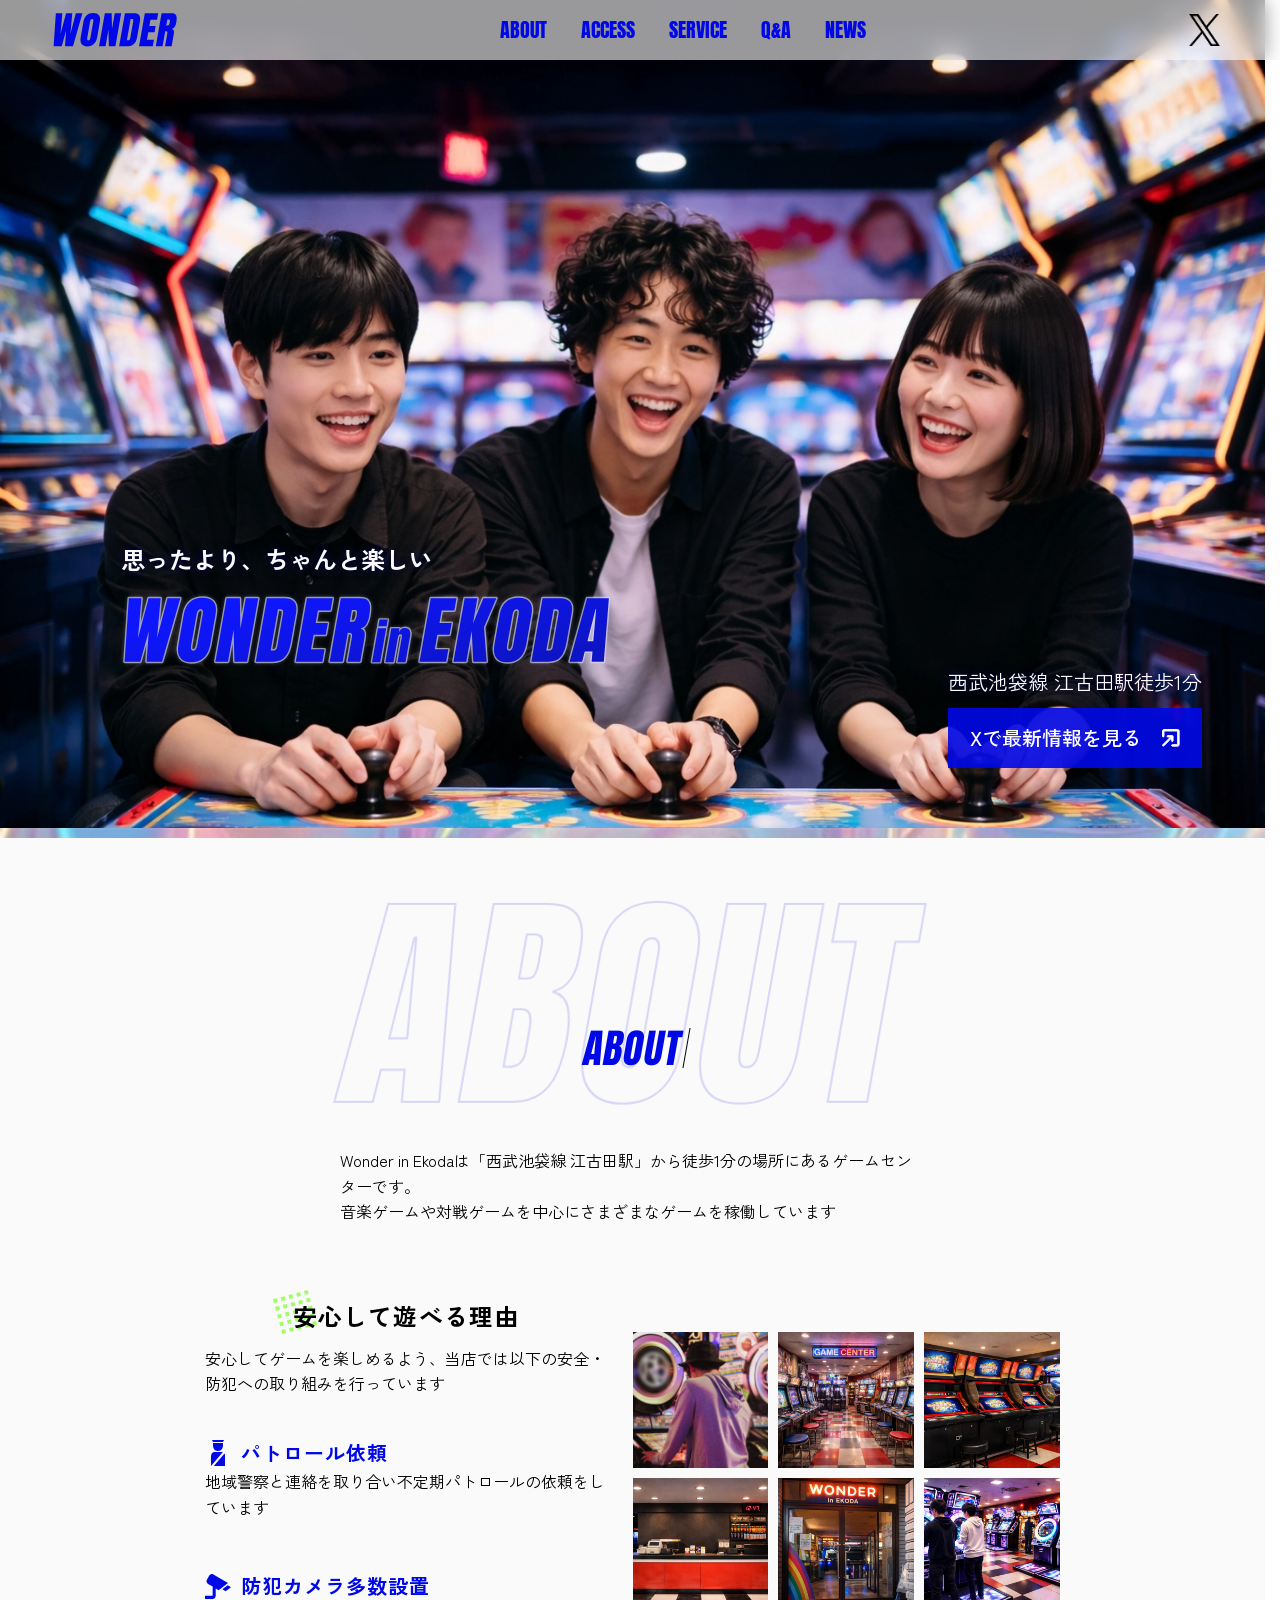
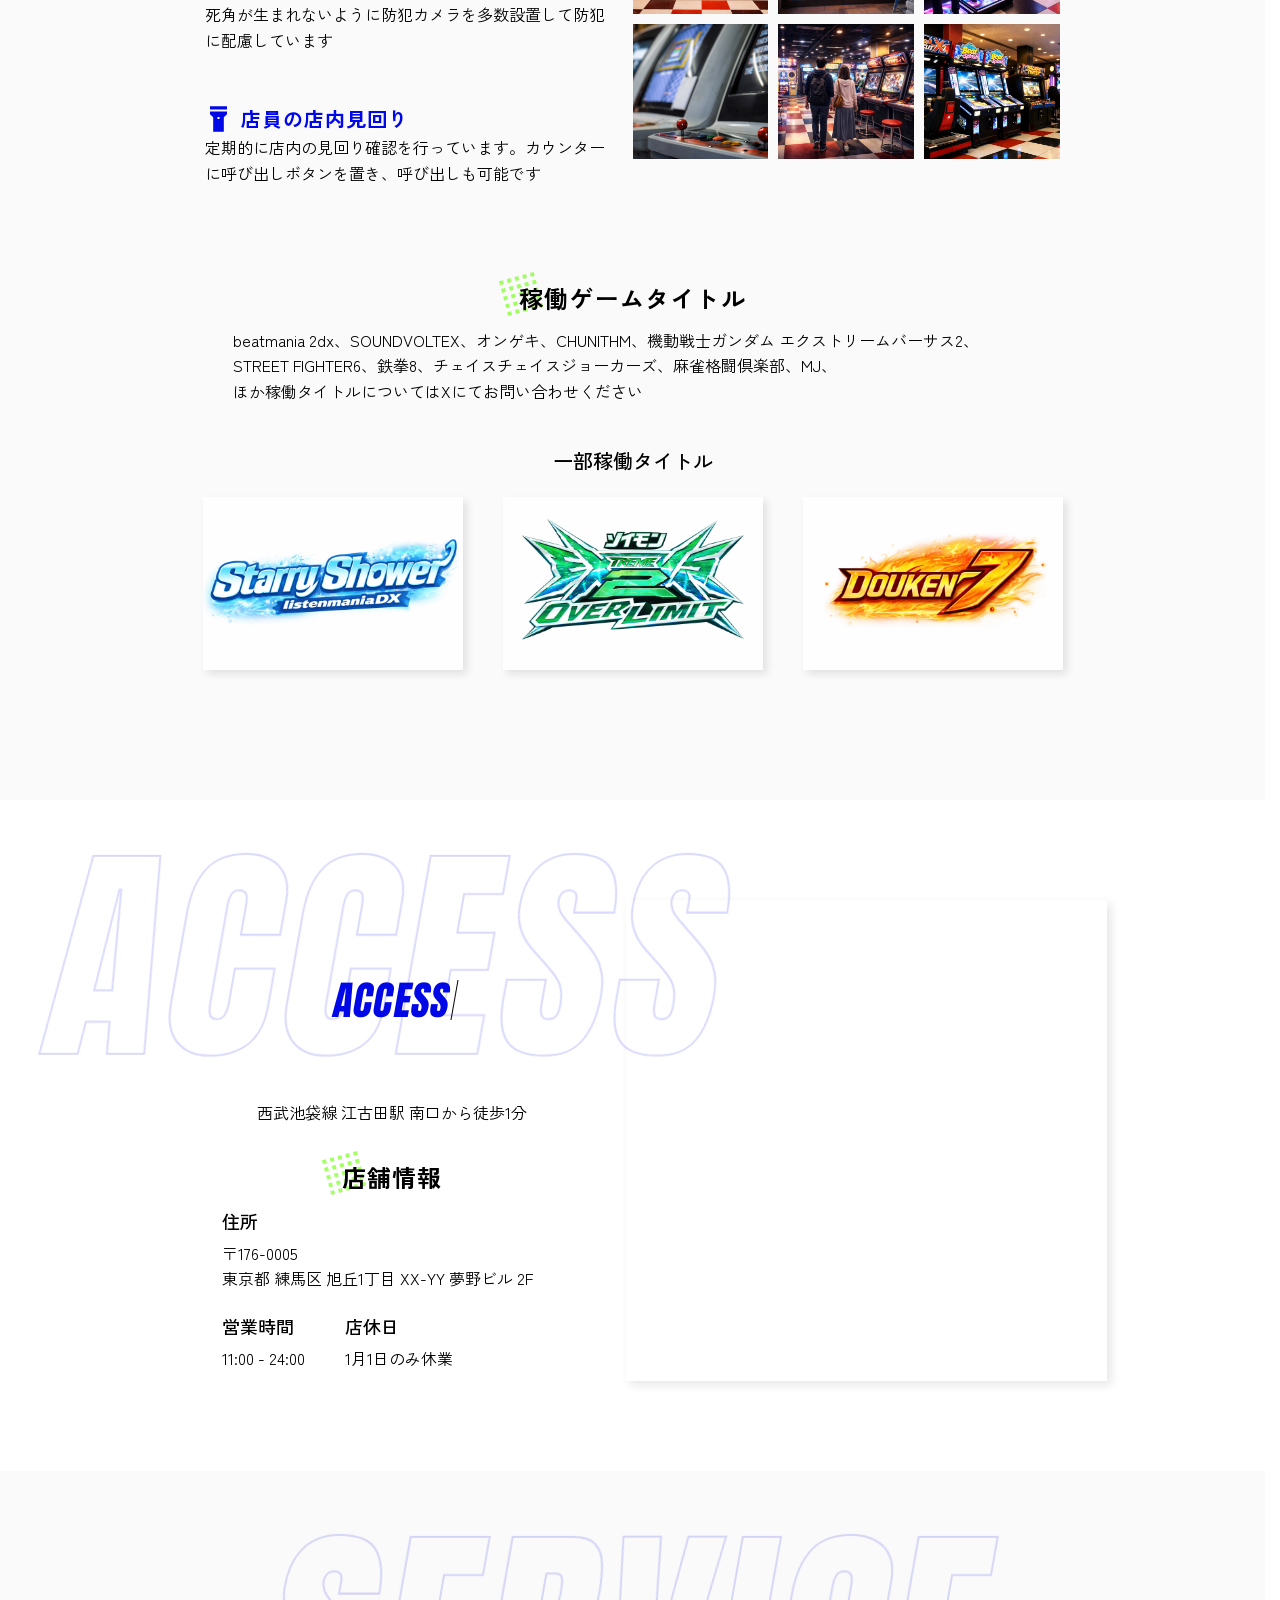
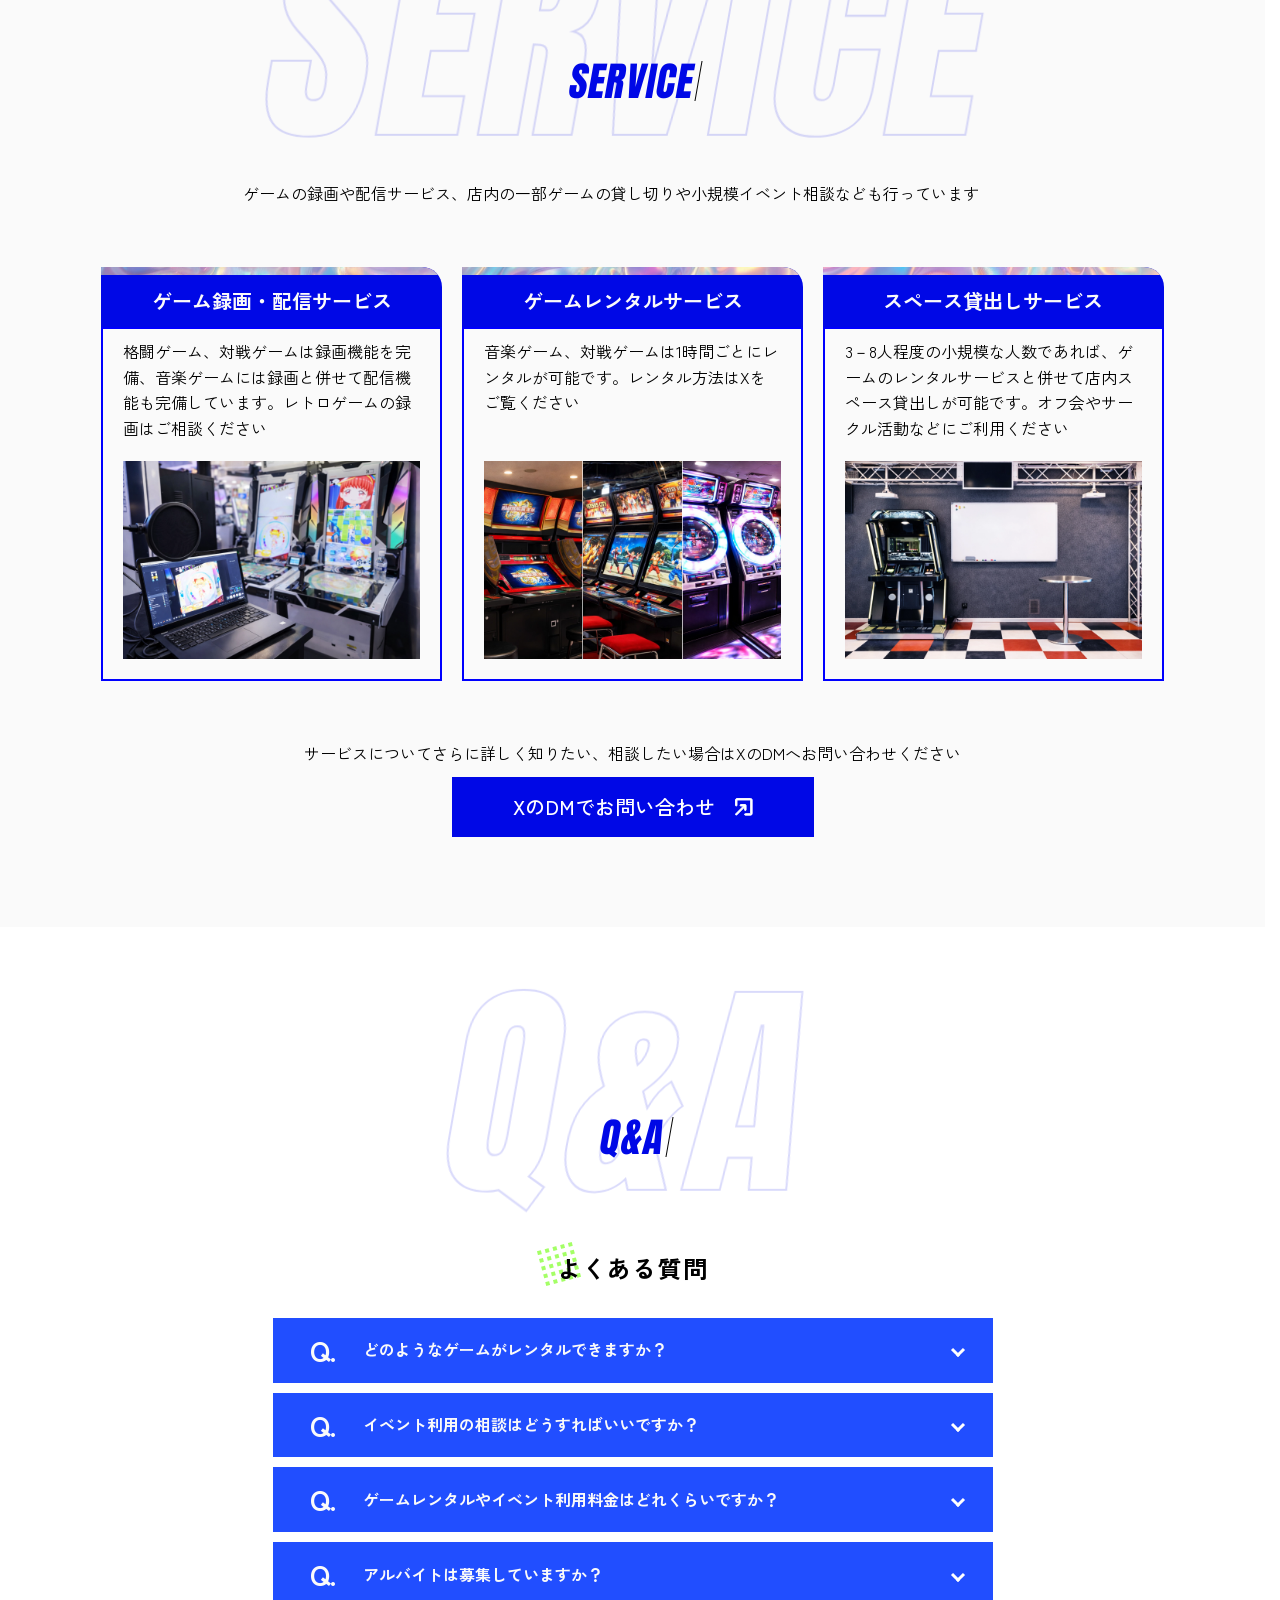
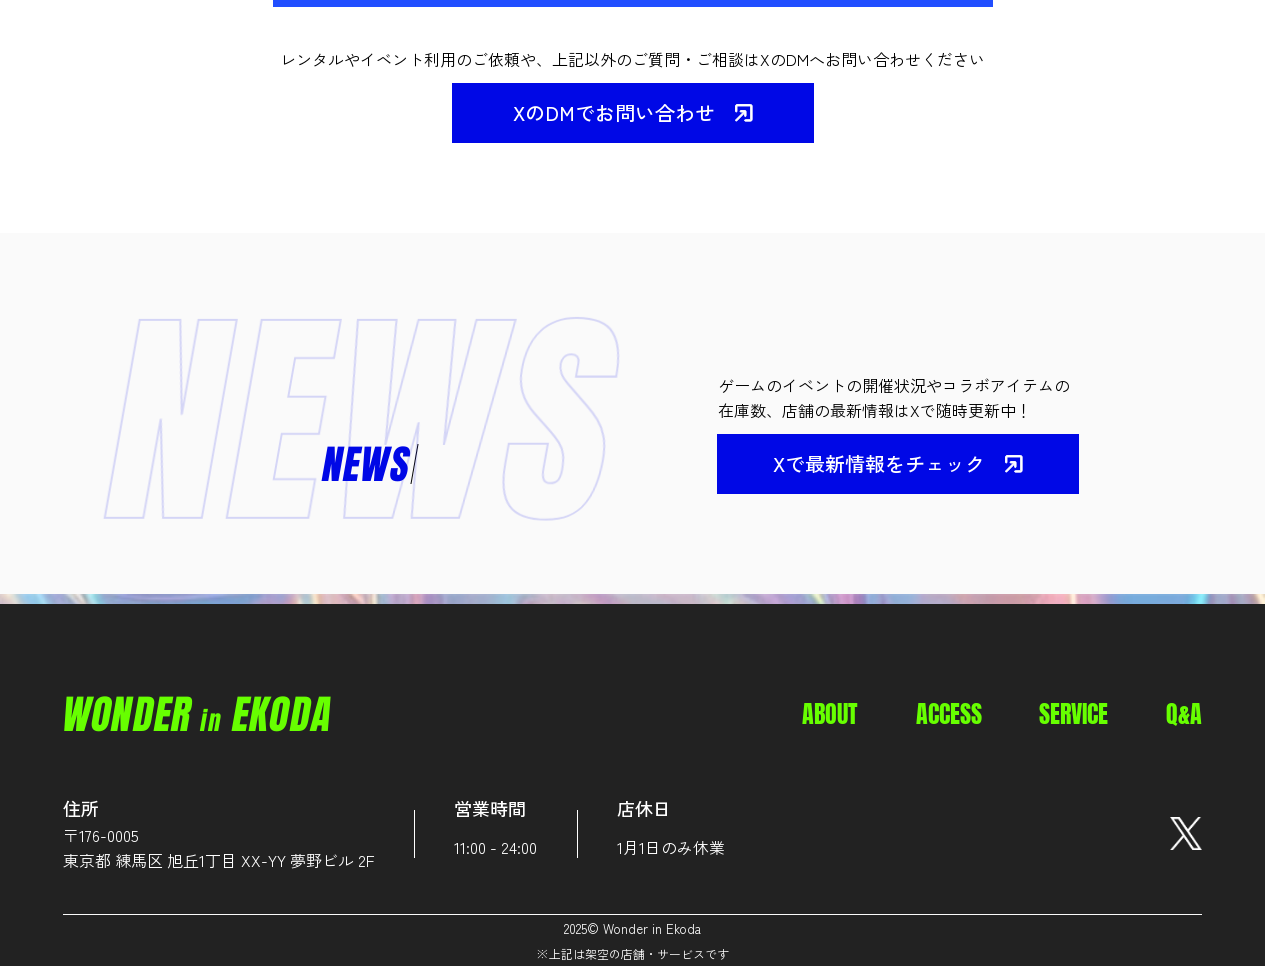
==== commit 1197e6aa: "ファイル更新" ====
--- a/index.html
+++ b/index.html
@@ -6,6 +6,7 @@
   <title>WONDER in EKODA</title>
   <meta name="description" content="Wonder in Ekoda 公式サイト" />
 
+  <script>document.documentElement.classList.add('js');</script>
   <!-- ===== favicon ===== -->
   <link rel="icon" href="assets/images/favicon.svg?v=2" type="image/svg+xml">
   <link rel="icon" type="image/png" href="assets/images/favicon-32.png?v=3" sizes="32x32">
@@ -316,7 +317,12 @@
       <div class="hero__bg c"></div>
     </section>
 
-    <div class="accent"></div>
+    <div class="accent" aria-hidden="true"></div>
+    <!-- <div class="accent" aria-hidden="true">
+      <video class="accent__video" autoplay muted playsinline loop="true" preload="metadata">
+          <source src="assets/images/movHoloAnim_lp.mp4" type="video/mp4">
+      </video>
+    </div> -->
 
     <!-- ========== SPmenu ========== -->
     <section class="menu sp">
@@ -331,18 +337,10 @@
     </section>
 
     <!-- ========== ABOUT ========== -->
-    <section class="section section--about bg--white" id="about">
+    <section class="section section--about bg--white js-reveal" id="about">
       <header class="section__head">
         <div class="sectionTitle">
-          <h2 class="sectionTitle__text" data-title="ABOUT">ABOUT</h2>
-          <!-- 一文字づつアニメーションさせるために分離する場合は下記のスタイルをとる。いったん置き -->
-          <!-- <div class="test">
-            <span class="sectionTitle__text">A</span>
-            <span class="sectionTitle__text">B</span>
-            <span class="sectionTitle__text">O</span>
-            <span class="sectionTitle__text">U</span>
-            <span class="sectionTitle__text">T</span>
-          </div> -->
+          <h2 class="sectionTitle__text type-js" data-title="ABOUT">ABOUT</h2>
           <span class="sectionTitle__ghost" aria-hidden="true">ABOUT</span>
         </div>
         <p class="lead">
@@ -483,11 +481,11 @@
 
 
     <!-- ========== ACCESS ========== -->
-    <section class="section section--access" id="access">
+    <section class="section section--access js-reveal" id="access">
       <div class="access__wrap--pc">
         <header class="section__head access__info--pc">
           <div class="sectionTitle sectionTitle--access">
-            <h2 class="sectionTitle__text">ACCESS</h2>
+            <h2 class="sectionTitle__text type-js">ACCESS</h2>
             <span class="sectionTitle__ghost" aria-hidden="true">ACCESS</span>
           </div>
           <p class="lead lead--access">西武池袋線 江古田駅 南口から徒歩1分</p>
@@ -537,10 +535,10 @@
 
 
     <!-- ========== SERVICE ========== -->
-    <section class="section bg--white" id="service">
+    <section class="section bg--white js-reveal" id="service">
       <header class="section__head">
         <div class="sectionTitle">
-          <h2 class="sectionTitle__text">SERVICE</h2>
+          <h2 class="sectionTitle__text type-js">SERVICE</h2>
           <span class="sectionTitle__ghost test" aria-hidden="true">SERVICE</span>
         </div>
         <p class="lead lead--service">
@@ -582,10 +580,10 @@
 
 
     <!-- ========== Q&A ========== -->
-    <section class="section section--alt" id="qa">
+    <section class="section section--alt js-reveal" id="qa">
       <header class="section__head">
         <div class="sectionTitle sectionTitle--qa">
-          <h2 class="sectionTitle__text">Q&amp;A</h2>
+          <h2 class="sectionTitle__text type-js">Q&amp;A</h2>
           <span class="sectionTitle__ghost" aria-hidden="true">Q&amp;A</span>
         </div>
           <h3 class="subTitle subTitle--qa">よくある質問</h3>
@@ -652,11 +650,11 @@
     </section>
 
     <!-- ========== NEWS ========== -->
-    <section class="section section--news bg--white" id="news">
+    <section class="section section--news bg--white js-reveal" id="news">
       <div class="news__wrap">
         <header class="section__head">
           <div class="sectionTitle sectionTitle--news">
-            <h2 class="sectionTitle__text">NEWS</h2>
+            <h2 class="sectionTitle__text type-js">NEWS</h2>
             <span class="sectionTitle__ghost" aria-hidden="true">NEWS</span>
           </div>
           <p class="lead sp">
@@ -675,10 +673,10 @@
     </section>
   </main>
 
-  <div class="accent accent--var01"></div>
+  <div class="accent accent--var01" aria-hidden="true"></div>
 
   <!-- ========== Footer ========== -->
-  <footer class="footer">
+  <footer class="footer js-reveal">
     <div class="footer__wrap">
       <div class="footer__top">
         <p class="sectionTitle__text sectionTitle__text--footer">WONDER <span>in</span> EKODA</p>
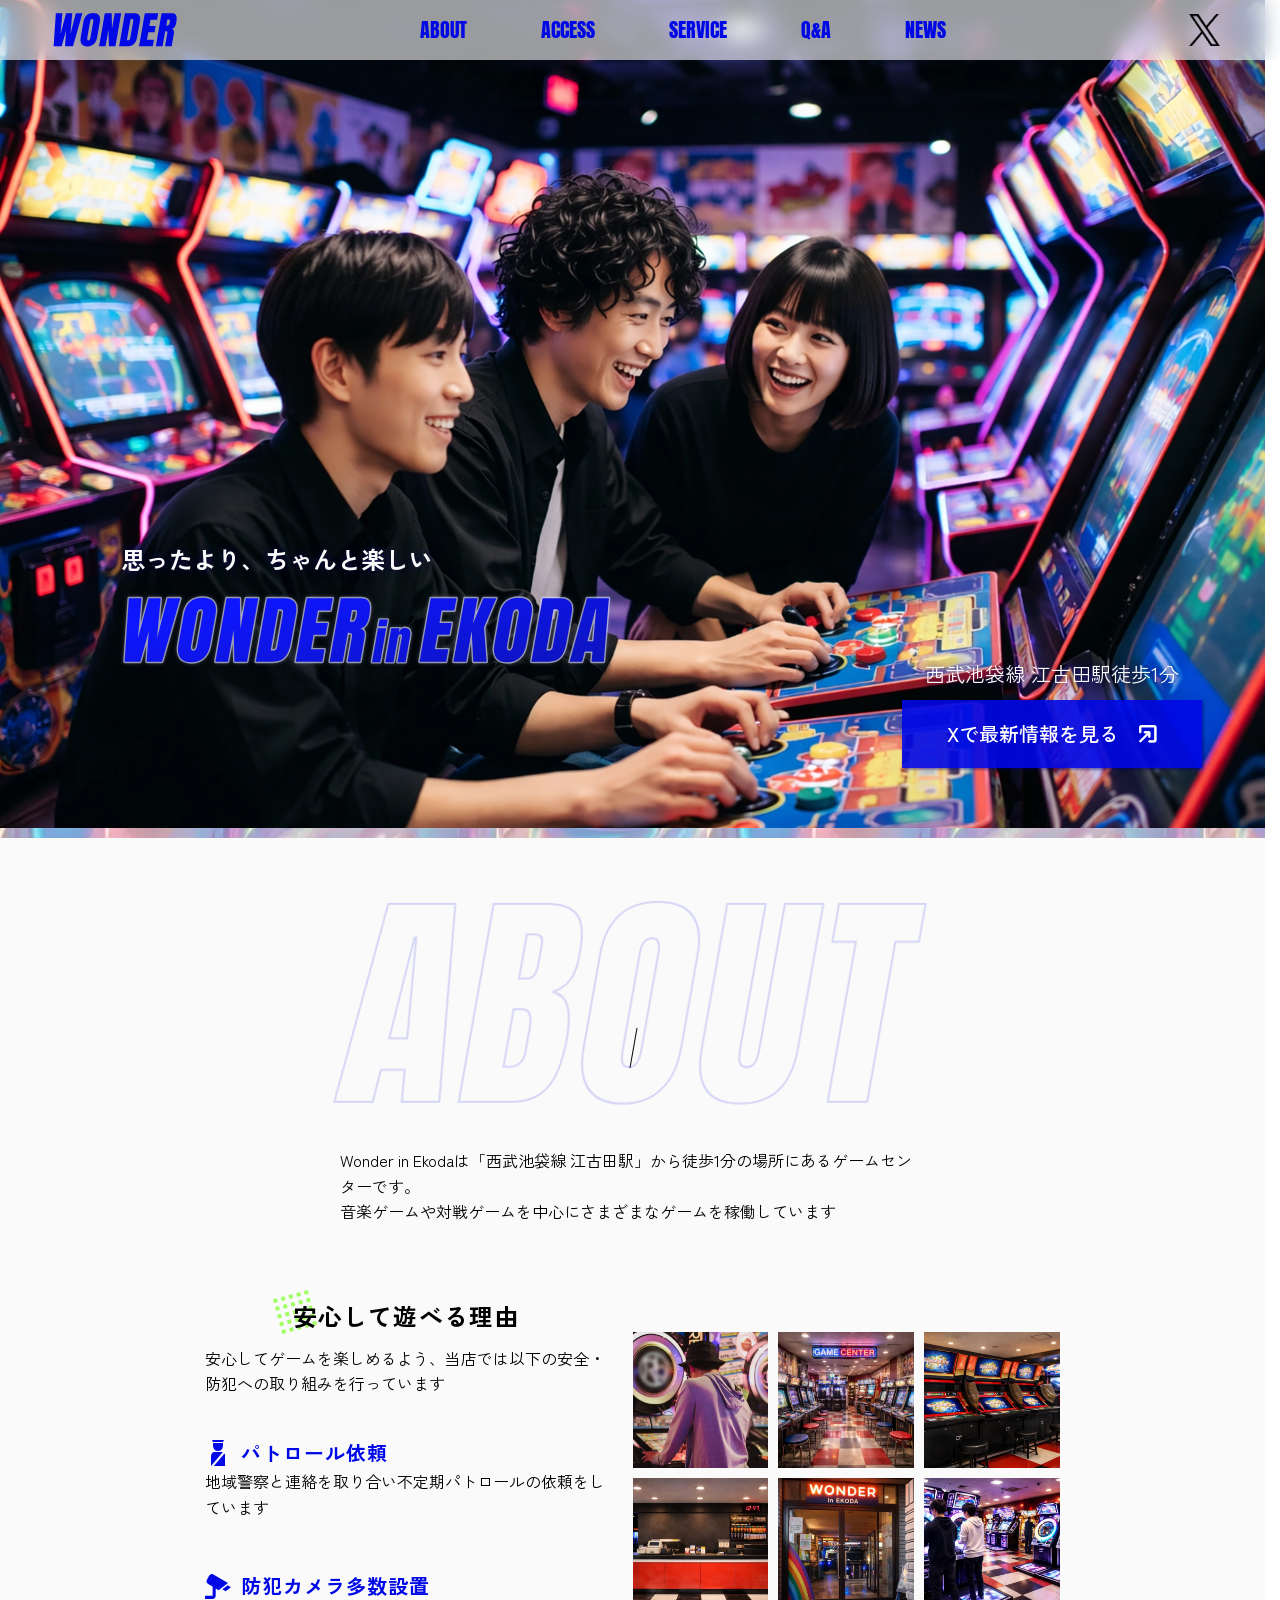
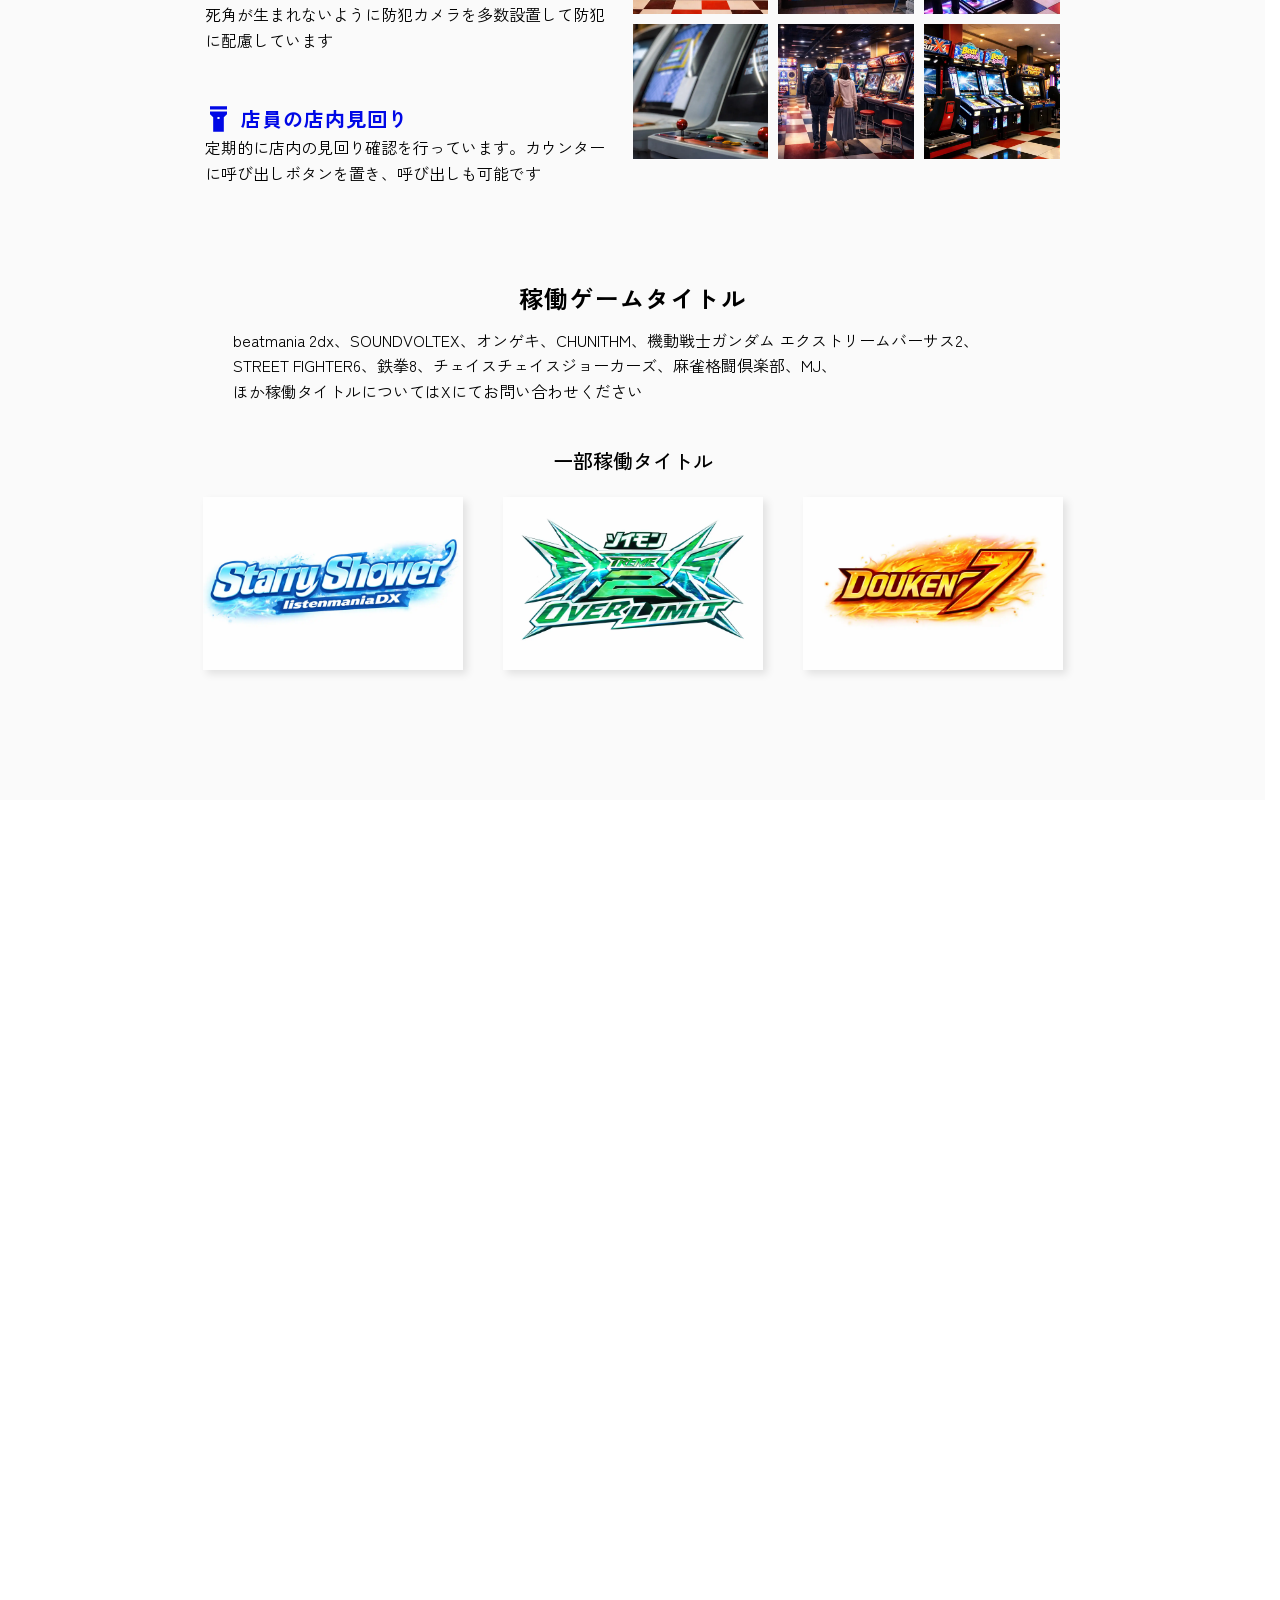
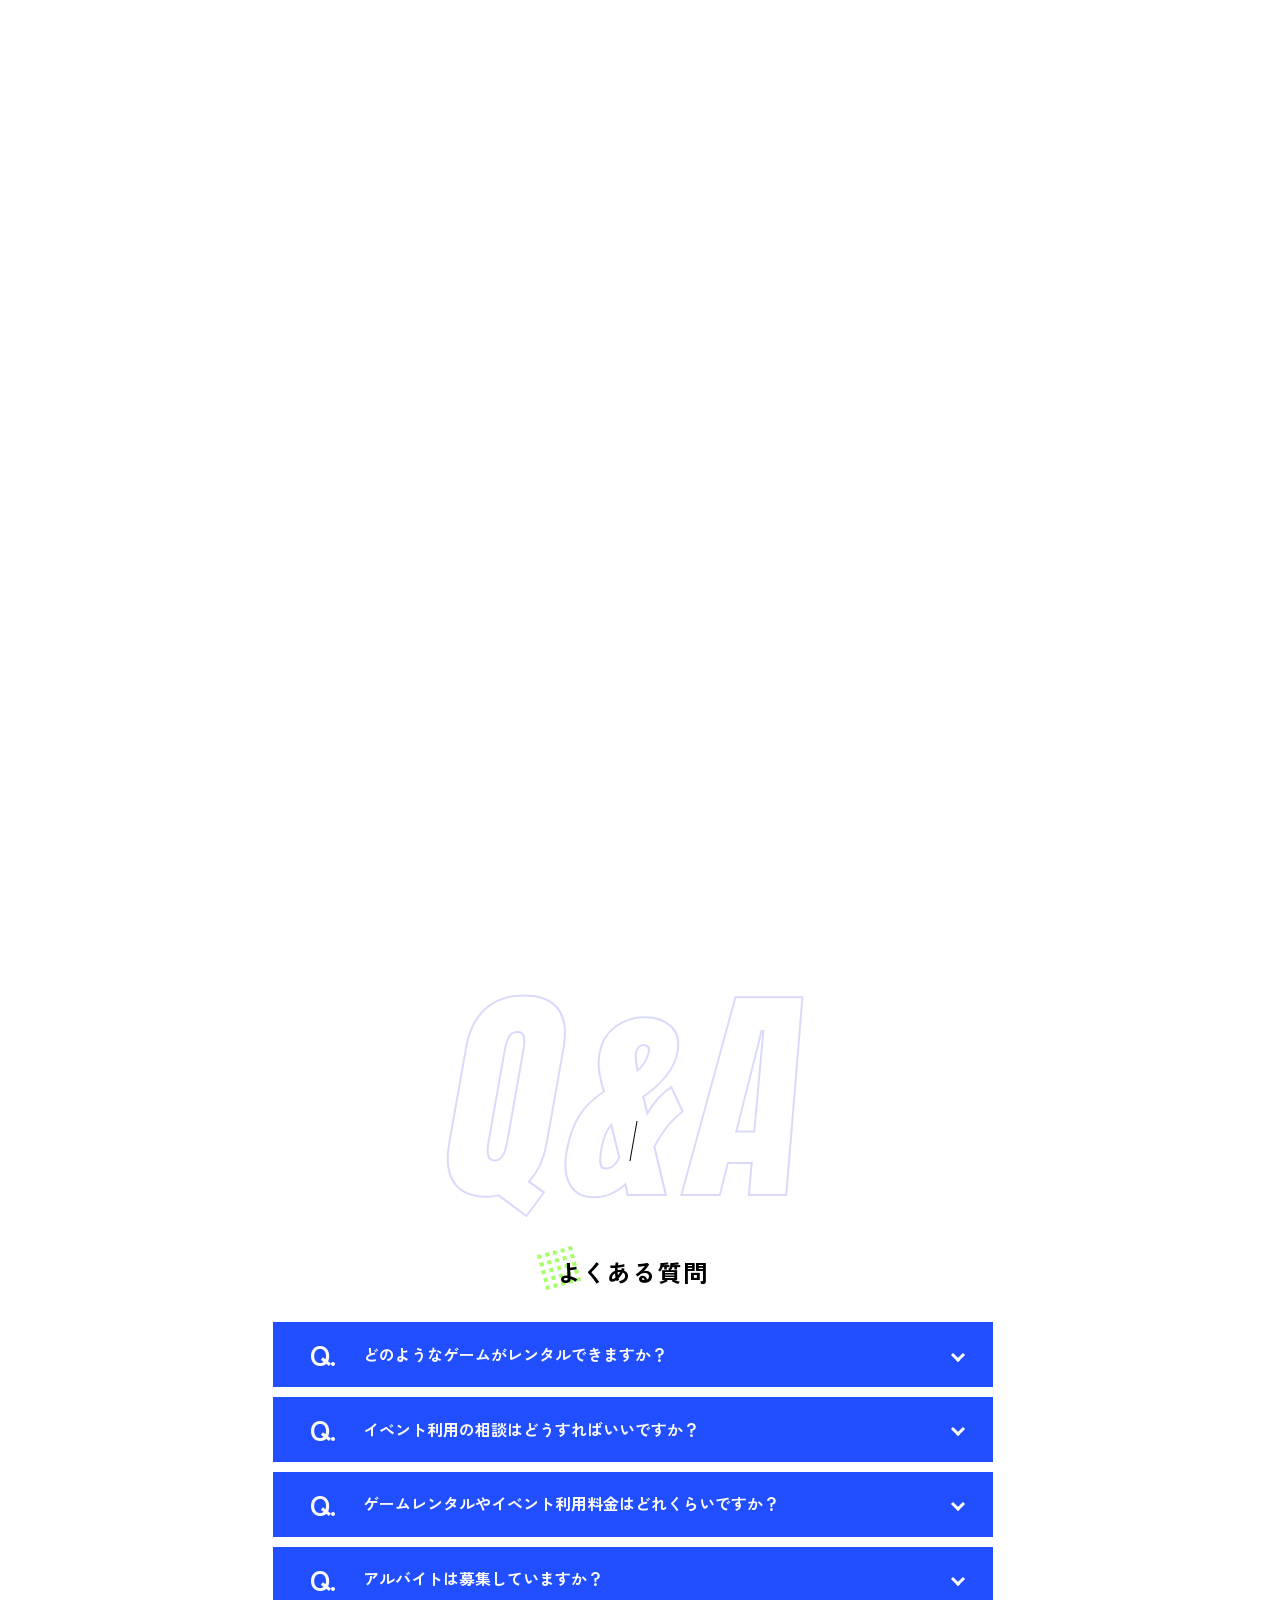
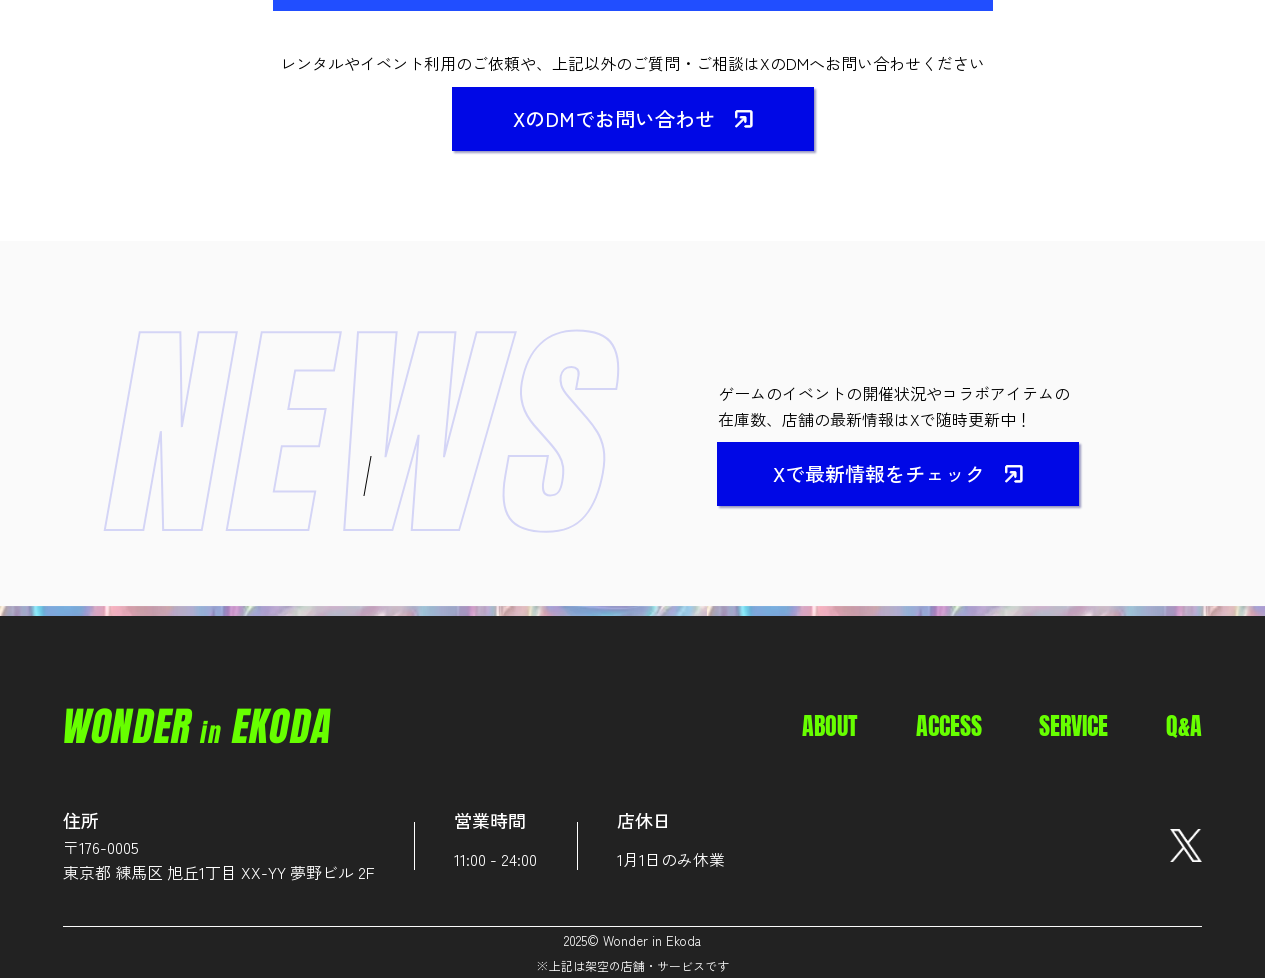
==== commit f6f854fd: "最終版へ更新" ====
--- a/index.html
+++ b/index.html
@@ -318,11 +318,6 @@
     </section>
 
     <div class="accent" aria-hidden="true"></div>
-    <!-- <div class="accent" aria-hidden="true">
-      <video class="accent__video" autoplay muted playsinline loop="true" preload="metadata">
-          <source src="assets/images/movHoloAnim_lp.mp4" type="video/mp4">
-      </video>
-    </div> -->
 
     <!-- ========== SPmenu ========== -->
     <section class="menu sp">
@@ -673,8 +668,20 @@
     </section>
   </main>
 
-  <div class="accent accent--var01" aria-hidden="true"></div>
-
+  <!-- <div class="accent accent--var01" aria-hidden="true"></div> -->
+  <!-- アクセント用ビデオ -->
+  <div class="accent" aria-hidden="true">
+    <video
+      class="accent__video"
+      autoplay
+      muted
+      loop
+      playsinline
+      preload="metadata"
+    >
+      <source src="assets/images/movHoloAnim_lp.mp4" type="video/mp4">
+    </video>
+  </div>
   <!-- ========== Footer ========== -->
   <footer class="footer js-reveal">
     <div class="footer__wrap">
@@ -724,10 +731,13 @@
         <small class="copy__info">※上記は架空の店舗・サービスです</small>
       </div>
     </div>
-    <button class="btn__toTop">
-      <a href="#top" aria-label="ページトップへ"></a>
-    </button>
   </footer>
+
+  <!-- トップに戻るボタン。フッター内だとtransformでfixedの挙動が意図しなくなるのでbody直下へ配置 -->
+  <button class="btn__toTop">
+    <a href="#top" aria-label="ページトップへ"></a>
+  </button>
+
 
   <!-- モーダル実装ChatGPTコピペ photoModalがコンテナ、
    jsでクリックしたリストの写真の情報を取り込み photoModal__imgのaltに入れ込む-->
@@ -738,9 +748,12 @@
     </figure>
   </dialog>
 
+
   <!-- ===== javascript ===== -->
   <!-- Swiper JS スライダ用ライブラリ-->
   <script src="https://cdn.jsdelivr.net/npm/swiper@11/swiper-bundle.min.js"></script>
   <script src="assets/js/main.js"></script>
+  <script src="assets/js/previewSP.js"></script>
+
 </body>
 </html>
--- a/assets/css/style.css
+++ b/assets/css/style.css
@@ -8,7 +8,7 @@
 }
 
 html {
-  /* scroll-behavior: smooth; */
+  scroll-behavior: smooth;
   text-decoration: none;
   scrollbar-gutter: stable;
 }
@@ -28,6 +28,22 @@
   backface-visibility: hidden;
 }
 
+.type-js {
+  font-size: 2em;
+  border-right: .1em solid #333;
+  white-space: nowrap;
+  overflow: hidden;
+  display: inline-block;
+}
+
+
+/* ==============================
+        スクロールバー非表示(発表会用)
+============================== */
+
+html.is-preview::-webkit-scrollbar,
+body.is-preview::-webkit-scrollbar { display: none; width: 0; height: 0; }
+html.is-preview, body.is-preview { scrollbar-width: none; -ms-overflow-style: none; }
 
 /* ==============================
         custom-properties
@@ -65,7 +81,7 @@
         animation
 ============================== */
 
-/* メインビューの中身のほんのり移動用 */
+/* メインビューの中身のほんのり移動用 PCは少しうっとうしいのでアニメーションnoneに*/
 @keyframes panX {
   0% {
     transform: translateX(0);}
@@ -75,25 +91,12 @@
     transform: translateX(0);}
 }
 
-/* PCは移動量が大きくなりすぎるので値を調整 */
-@keyframes panX-PC {
-  0% {
-    transform: translateX(0);}
-  50% {
-    transform: translateX(-1%);}
-  100% {
-    transform: translateX(0);}
-}
-
 
 /* セクションタイトル横のキーカーソル用 */
 @keyframes cursorAnimation {
-    0% {
-        opacity: 1;
-    }
-    50% {
-        opacity: 0;
-    }
+  50% {
+    border-color: transparent;
+  }
 }
 
 /* モーダルの表示時にふんわり出す用 */
@@ -117,6 +120,32 @@
   }
 }
 
+@keyframes typingAnimation {
+  from {
+    width: 0;
+  }
+}
+
+@keyframes rotationAnimation {
+  0% {
+    opacity: 0;}
+  40% {
+    opacity: 1;
+    transform: rotate(0deg);}
+  60%{
+    transform: rotate(0deg);
+  }
+  100% {
+    opacity: 1;
+    transform: rotate(-15deg);}
+}
+
+@keyframes btnFlash{
+  100%{
+    left: 120%;
+  }
+}
+
 
 /* ==============================
             common
@@ -128,20 +157,40 @@
 }
 
 .btn {
+  position: relative;
   display: flex;
-  width: min(362px, 100%);
-  padding: 20px 20px;
+  width: min(362px, 96%);
+  padding: 22px 20px;
   justify-content: center;
   align-items: center;
   gap: 20px;
   margin: 0 auto;
   background: var(--blue, #0008E6);
+  box-shadow: 2px 2px 2px rgba(0, 0, 105, 0.4);
 
   font-size: var(--fs-sectionItem-20);
   font-weight: var(--fw-medium);
   line-height: 1;
   color: white;
   white-space: nowrap;
+  overflow: hidden;
+  transition: 0.2s;
+}
+
+.btn::before{
+  position: absolute;
+  content: "";
+  top: 0;
+  left: -120%;
+  width: 100%;
+  height: 100%;
+  background: rgba(188, 190, 255, 0.6);
+  transform: skewX(-30deg);
+  transition: 0.4s;
+}
+
+.btn:hover::before{
+  animation: btnFlash 0.3s ease;
 }
 
 .btn::after {
@@ -158,7 +207,16 @@
   width: 100%;
   height: 10px;
   background-image: url(../images/imgAccentHolo.webp);
-  background-size: 100%;
+  overflow: hidden;
+}
+
+
+.accent__video {
+  width: 100%;
+  height: 100%;
+  object-fit: cover;
+  display: block;
+  pointer-events: none;
 }
 
 .accent--var01 {
@@ -219,18 +277,18 @@
   padding: 120px 4.97% 60px;
   overflow-x: clip;
   text-align: center;
-    overflow: hidden;
+  overflow: hidden;
 }
 
 .sectionTitle {
   display: flex;
+  position: relative;
   justify-content: center;
-  position: relative;
   padding: 0 0 40px 0;
 }
 
 .sectionTitle__text {
-  position: relative;
+  padding-right: 2px ;
   font-family: "Anton", sans-serif;
   font-size: var(--fs-sectionTitle-40);
   font-weight: var(--fw-regular);
@@ -239,18 +297,21 @@
   text-align: center;
   color: var(--blue, #0008E6);
   transform: skew(var(--tf-skew));
-}
-
-.sectionTitle__text::after {
-  content: "";
+
+  height: var(--fs-sectionTitle-40);
+  border-right: 1px solid  black;
+  animation: cursorAnimation 1.2s step-start 0s infinite normal both running;
+
+}
+
+.sectionTitle__ghost {
   position: absolute;
-  height: var(--fs-sectionTitle-40);
-  right: -5px;
-  border-right:1px solid  black;
-  animation: cursorAnimation 1.2s step-start 0s infinite normal both running;
-}
-
-.sectionTitle__ghost {
+  top: -0.5em;
+  transform: skew(var(--tf-skew));
+  align-items: center;
+  text-align: center;
+  pointer-events: none;
+
   font-family: "Anton SC", sans-serif;
   font-size: var(--fs-ghost-120);
   line-height: 0.88;
@@ -260,12 +321,6 @@
   -webkit-text-stroke-color: rgba(0, 8, 230, 0.15);
   color: transparent;
 
-  position: absolute;
-  transform: skew(var(--tf-skew));
-  top: -0.5em;
-  align-items: center;
-  text-align: center;
-  pointer-events: none;
 }
 
 .subTitle {
@@ -290,9 +345,16 @@
   height: 36px;
   top: -11px;
   left: -16px;
-  transform: rotate(-15deg);
+  transform: rotate(0deg);
   background-image: url(../images/imgAccent01.png);
   background-size: cover;
+  opacity: 0;
+  transition: 0.3s;
+}
+
+.subTitle.is-animated::before {
+  opacity: 0;
+  animation: rotationAnimation 0.4s linear forwards;
 }
 
 .subText {
@@ -409,7 +471,7 @@
 .hero__logo {
   z-index: 10;
   margin: 0 auto;
-  width: 280px;
+  width: 260px;
   height: auto;
   aspect-ratio: 1.97 / 1;
   white-space: nowrap;
@@ -441,6 +503,7 @@
 
   .btn--hero {
     margin-top: 20px;
+    padding-block: 24px;
     background-color: rgba(0, 8, 230, 0.9);
    }
 }
@@ -548,7 +611,11 @@
             about-Page
   ============================== */
 .section--about--page {
-  padding-top: 180px;
+  padding: 180px 4.97% 60px;
+}
+
+.aboutGrid--page{
+  padding:0;
 }
 
 .aboutPhotos__wrap {
@@ -581,6 +648,7 @@
   }
   .aboutPhotos__photo:hover {
     transform: scale(1.05);
+    filter: brightness(1.2);
   }
 }
 
@@ -631,7 +699,7 @@
   padding-bottom: 120px;
 }
 
-/*=========== スライダ用 ChatGPTコピペ ===========*/
+/*=========== スライダ用 ChatGPT出力＋調整 ===========*/
 
 
 .section--about .mySlider {
@@ -814,7 +882,7 @@
 /* 右上のコーナーを削る処理  */
 .service__card {
   border-top-right-radius: 20px;
-  corner-shape: bevel;
+  corner-shape: bevel;  /* VSCodeでcorner-shapeがフォローされていないためかcautionになる */
   overflow: hidden;
 }
 
@@ -982,7 +1050,7 @@
   padding-bottom: 40px;
 }
 
-/* === 外部サイトからのコピペ ===*/
+/* === 外部サイトからの参考コード ===*/
 /* 古いブラウザに対応させるために下記を記載する */
 @supports (interpolate-size: allow-keywords) {
   :root {
@@ -1000,7 +1068,7 @@
     overflow-y: scroll;
   }
 }
-/* === 外部サイトからのコピペ ===*/
+/* === 外部サイトからの参考コード ===*/
 
 
   /* ==============================
@@ -1026,14 +1094,11 @@
 .sectionTitle__text--footer {
   font-family: "Anton", sans-serif;
   color: var(--green);
+  border: none;
 
   span {
     font-size: var(--fs-subTitle-24);
   }
-}
-
-.sectionTitle__text--footer::after {
-  display: none;
 }
 
 .access__info--footer {
@@ -1132,6 +1197,34 @@
   display: none;
 }
 
+/* スクロールフェードイン初期状態（まだ出てない） */
+.section.js-reveal {
+  opacity: 0;
+  transform: translateY(16px);
+  transition: opacity 0.2s ease, transform 0.6s ease;
+  will-change: opacity, transform;
+}
+
+/* 表示状態 */
+.js-reveal.is-visible {
+  opacity: 1;
+  transform: translateY(0);
+}
+
+/* 連続で出す時の“間”が欲しければ任意 */
+.js-reveal[data-delay] {
+  transition-delay: var(--delay, 0ms);
+}
+
+/* アクセシビリティ：動きが苦手な人にはアニメ無し */
+@media (prefers-reduced-motion: reduce) {
+  .js-reveal {
+    transition: none;
+    transform: none;
+    opacity: 1;
+  }
+}
+
 
 /* ============================================================
                     media query - forPC
@@ -1190,11 +1283,33 @@
   }
 
   .menu {
-    width: min(400px, 100%);
+    width: min(600px, 100%);
   }
 
   .gnav__item+.gnav__item {
     border-style: none;
+  }
+
+  .gnav__item a{
+    position: relative;
+    display: inline-block;
+  }
+
+  .gnav__item a::after{
+    content: '';
+    position: absolute;
+    left: 0;
+    width: 100%;
+    height: 2px;
+    bottom: -1px;
+    background-color: var(--blue);
+    transform-origin: center top;
+    transform: scale(0, 1);
+    transition: transform 0.2s;
+  }
+
+  .gnav__item a:hover::after {
+    transform: scale(1, 1); /*ホバー後、x軸方向に1（相対値）伸長*/
   }
 
 
@@ -1242,11 +1357,12 @@
 
     .btn--hero {
     margin-top: 10px;
+    width: 300px;
     }
   }
 
   .hero__bg {
-  animation: none;
+    animation: none;
   }
 
   /* ==============================
@@ -1542,5 +1658,14 @@
   }
 
 }
-
-
+  /* ==============================
+                js
+  ============================== */
+
+
+
+
+.js .type-js.is-typing,
+.js .type-js.is-typed {
+  visibility: visible;
+}
